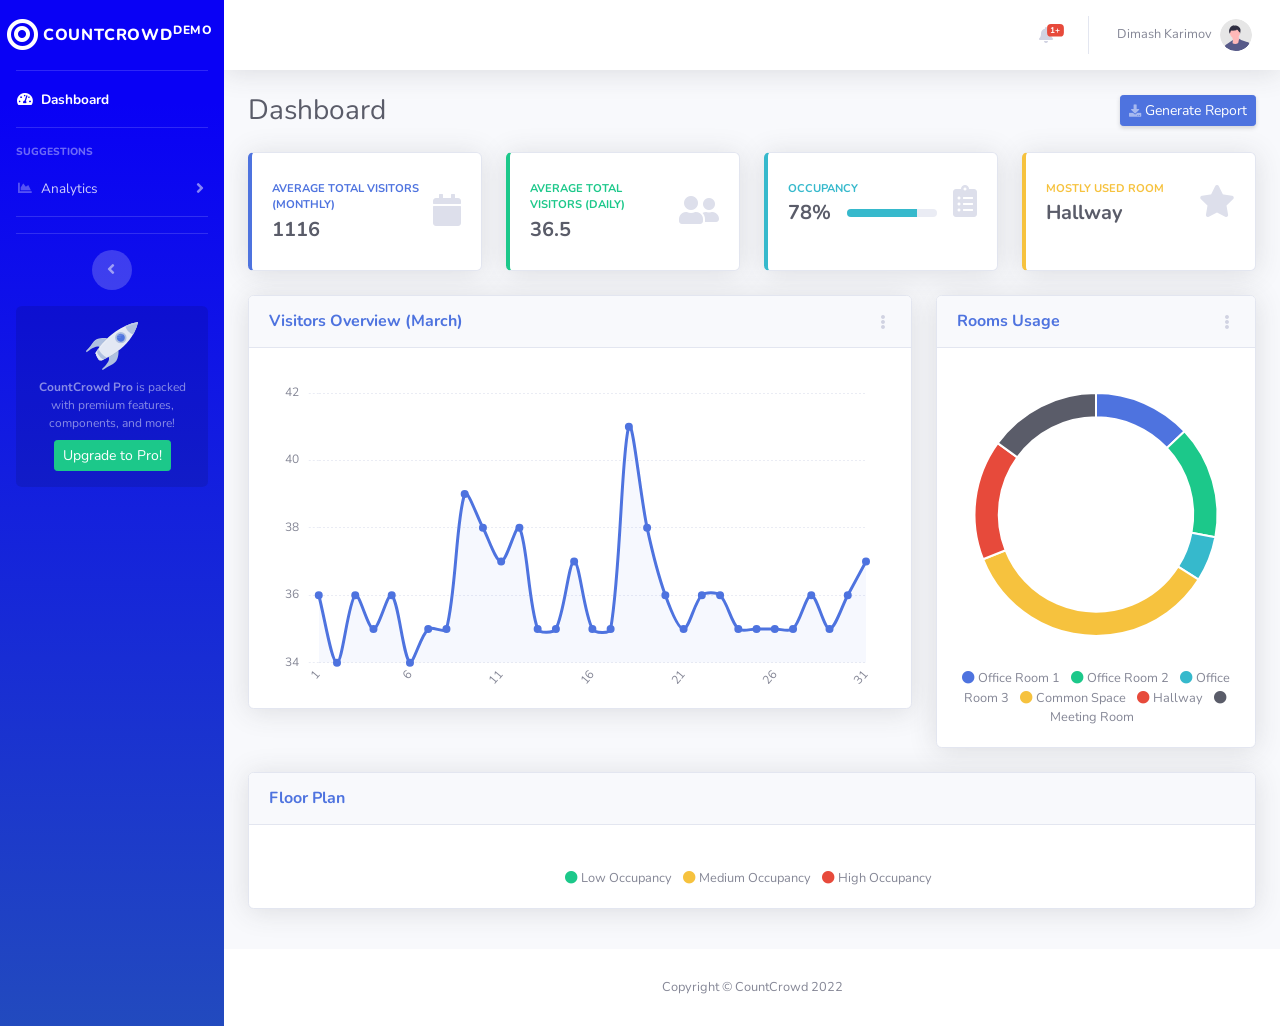
==== index.html @ 82e8fcee "v1" ====
<!DOCTYPE html>
<html lang="en">

<head>

    <meta charset="utf-8">
    <meta http-equiv="X-UA-Compatible" content="IE=edge">
    <meta name="viewport" content="width=device-width, initial-scale=1, shrink-to-fit=no">
    <meta name="description" content="">
    <meta name="author" content="">

    <title>CountCrowd - Dashboard</title>

    <!-- Custom fonts for this template-->
    <link href="vendor/fontawesome-free/css/all.min.css" rel="stylesheet" type="text/css">
    <link
        href="https://fonts.googleapis.com/css?family=Nunito:200,200i,300,300i,400,400i,600,600i,700,700i,800,800i,900,900i"
        rel="stylesheet">

    <!-- Custom styles for this template-->
    <link href="css/sb-admin-2.min.css" rel="stylesheet">

    <script src="https://code.archilogic.com/fpe-sdk/v3.1.x/fpe.js"></script>

</head>

<body id="page-top">

    <!-- Page Wrapper -->
    <div id="wrapper">

        <!-- Sidebar -->
        <ul class="navbar-nav bg-gradient-primary sidebar sidebar-dark accordion" id="accordionSidebar">

            <!-- Sidebar - Brand -->
            <a class="sidebar-brand d-flex align-items-center justify-content-center" href="index.html">
                <div class="sidebar-brand-icon">
                    <i class="fas fa-bullseye"></i>
                    <!-- <i class="fas fa-laugh-wink"></i> -->
                </div>
                <div class="sidebar-brand-text mx-1">CountCrowd<sup>Demo</sup></div>
            </a>

            <!-- Divider -->
            <hr class="sidebar-divider my-0">

            <!-- Nav Item - Dashboard -->
            <li class="nav-item active">
                <a class="nav-link" href="index.html">
                    <i class="fas fa-fw fa-tachometer-alt"></i>
                    <span>Dashboard</span></a>
            </li>

            <!-- Divider -->
            <hr class="sidebar-divider">

            <!-- Heading -->
            <div class="sidebar-heading">
                Suggestions
            </div>

            <!-- Nav Item - Pages Collapse Menu -->
            <li class="nav-item">
                <a class="nav-link collapsed" href="#" data-toggle="collapse" data-target="#collapseTwo"
                    aria-expanded="true" aria-controls="collapseTwo">
                    <i class="fas fa-fw fa-chart-area"></i>
                    <span>Analytics</span>
                </a>
                <div id="collapseTwo" class="collapse" aria-labelledby="headingTwo" data-parent="#accordionSidebar">
                    <div class="bg-white py-2 collapse-inner rounded">
                        <!-- <h6 class="collapse-header">Custom Components:</h6> -->
                        <a class="collapse-item" href="buttons.html">Rooms analytics</a>
                        <a class="collapse-item" href="cards.html">Crowd Flow</a>
                    </div>
                </div>
            </li>

            <!-- Divider -->
            <hr class="sidebar-divider">

            <!-- Heading -->
            <!-- <div class="sidebar-heading">
                Settings
            </div> -->

            <!-- Nav Item - Tables -->
            <!-- <li class="nav-item">
                <a class="nav-link" href="tables.html">
                    <i class="fas fa-fw fa-cog"></i>
                    <span>Settings</span></a>
            </li> -->

            <!-- Divider -->
            <hr class="sidebar-divider d-none d-md-block">

            <!-- Sidebar Toggler (Sidebar) -->
            <div class="text-center d-none d-md-inline">
                <button class="rounded-circle border-0" id="sidebarToggle"></button>
            </div>

            <!-- Sidebar Message -->
            <div class="sidebar-card d-none d-lg-flex">
                <img class="sidebar-card-illustration mb-2" src="img/undraw_rocket.svg" alt="...">
                <p class="text-center mb-2"><strong>CountCrowd Pro</strong> is packed with premium features, components, and more!</p>
                <a class="btn btn-success btn-sm" href="#">Upgrade to Pro!</a>
            </div>

        </ul>
        <!-- End of Sidebar -->

        <!-- Content Wrapper -->
        <div id="content-wrapper" class="d-flex flex-column">

            <!-- Main Content -->
            <div id="content">

                <!-- Topbar -->
                <nav class="navbar navbar-expand navbar-light bg-white topbar mb-4 static-top shadow">

                    <!-- Sidebar Toggle (Topbar) -->
                    <button id="sidebarToggleTop" class="btn btn-link d-md-none rounded-circle mr-3">
                        <i class="fa fa-bars"></i>
                    </button>

                    <!-- Topbar Navbar -->
                    <ul class="navbar-nav ml-auto">

                        <!-- Nav Item - Alerts -->
                        <li class="nav-item dropdown no-arrow mx-1">
                            <a class="nav-link dropdown-toggle" href="#" id="alertsDropdown" role="button"
                                data-toggle="dropdown" aria-haspopup="true" aria-expanded="false">
                                <i class="fas fa-bell fa-fw"></i>
                                <!-- Counter - Alerts -->
                                <span class="badge badge-danger badge-counter">1+</span>
                            </a>
                            <!-- Dropdown - Alerts -->
                            <div class="dropdown-list dropdown-menu dropdown-menu-right shadow animated--grow-in"
                                aria-labelledby="alertsDropdown">
                                <h6 class="dropdown-header">
                                    Alerts Center
                                </h6>
                                <a class="dropdown-item d-flex align-items-center" href="#">
                                    <div class="mr-3">
                                        <div class="icon-circle bg-primary">
                                            <i class="fas fa-file-alt text-white"></i>
                                        </div>
                                    </div>
                                    <div>
                                        <div class="small text-gray-500">April 1, 2022</div>
                                        <span class="font-weight-bold">A new monthly report is ready to download!</span>
                                    </div>
                                </a>
                                <a class="dropdown-item d-flex align-items-center" href="#">
                                    <div class="mr-3">
                                        <div class="icon-circle bg-success">
                                            <i class="fas fa-donate text-white"></i>
                                        </div>
                                    </div>
                                    <div>
                                        <div class="small text-gray-500">March 24, 2022</div>
                                        New insights about your space usage sent to your email
                                    </div>
                                </a>
                                <a class="dropdown-item text-center small text-gray-500" href="#">Show All Alerts</a>
                            </div>
                        </li>

                        <div class="topbar-divider d-none d-sm-block"></div>

                        <!-- Nav Item - User Information -->
                        <li class="nav-item dropdown no-arrow">
                            <a class="nav-link dropdown-toggle" href="#" id="userDropdown" role="button"
                                data-toggle="dropdown" aria-haspopup="true" aria-expanded="false">
                                <span class="mr-2 d-none d-lg-inline text-gray-600 small">Dimash Karimov</span>
                                <img class="img-profile rounded-circle"
                                    src="img/undraw_profile.svg">
                            </a>
                            <!-- Dropdown - User Information -->
                            <div class="dropdown-menu dropdown-menu-right shadow animated--grow-in"
                                aria-labelledby="userDropdown">
                                <a class="dropdown-item" href="#">
                                    <i class="fas fa-user fa-sm fa-fw mr-2 text-gray-400"></i>
                                    Profile
                                </a>
                                <a class="dropdown-item" href="#">
                                    <i class="fas fa-cogs fa-sm fa-fw mr-2 text-gray-400"></i>
                                    Settings
                                </a>
                                <a class="dropdown-item" href="#">
                                    <i class="fas fa-list fa-sm fa-fw mr-2 text-gray-400"></i>
                                    Activity Log
                                </a>
                                <div class="dropdown-divider"></div>
                                <a class="dropdown-item" href="#" data-toggle="modal" data-target="#logoutModal">
                                    <i class="fas fa-sign-out-alt fa-sm fa-fw mr-2 text-gray-400"></i>
                                    Logout
                                </a>
                            </div>
                        </li>

                    </ul>

                </nav>
                <!-- End of Topbar -->

                <!-- Begin Page Content -->
                <div class="container-fluid">

                    <!-- Page Heading -->
                    <div class="d-sm-flex align-items-center justify-content-between mb-4">
                        <h1 class="h3 mb-0 text-gray-800">Dashboard</h1>
                        <a href="#" onclick="window.print()" class="d-none d-sm-inline-block btn btn-sm btn-primary shadow-sm"><i
                                class="fas fa-download fa-sm text-white-50"></i> Generate Report</a>
                    </div>

                    <!-- Content Row -->
                    <div class="row">

                        <!-- Earnings (Monthly) Card Example -->
                        <div class="col-xl-3 col-md-6 mb-4">
                            <div class="card border-left-primary shadow h-100 py-2">
                                <div class="card-body">
                                    <div class="row no-gutters align-items-center">
                                        <div class="col mr-2">
                                            <div class="text-xs font-weight-bold text-primary text-uppercase mb-1">
                                                Average total visitors (Monthly)</div>
                                            <div class="h5 mb-0 font-weight-bold text-gray-800">1116</div>
                                        </div>
                                        <div class="col-auto">
                                            <i class="fas fa-calendar fa-2x text-gray-300"></i>
                                        </div>
                                    </div>
                                </div>
                            </div>
                        </div>

                        <!-- Earnings (Monthly) Card Example -->
                        <div class="col-xl-3 col-md-6 mb-4">
                            <div class="card border-left-success shadow h-100 py-2">
                                <div class="card-body">
                                    <div class="row no-gutters align-items-center">
                                        <div class="col mr-2">
                                            <div class="text-xs font-weight-bold text-success text-uppercase mb-1">
                                                Average total visitors (Daily)</div>
                                            <div class="h5 mb-0 font-weight-bold text-gray-800">36.5</div>
                                        </div>
                                        <div class="col-auto">
                                            <!-- <i class="fas fa-dollar-sign fa-2x text-gray-300"></i> -->
                                            <i class="fas fa-user-friends fa-2x text-gray-300"></i>
                                        </div>
                                    </div>
                                </div>
                            </div>
                        </div>

                        <!-- Earnings (Monthly) Card Example -->
                        <div class="col-xl-3 col-md-6 mb-4">
                            <div class="card border-left-info shadow h-100 py-2">
                                <div class="card-body">
                                    <div class="row no-gutters align-items-center">
                                        <div class="col mr-2">
                                            <div class="text-xs font-weight-bold text-info text-uppercase mb-1">Occupancy</div>
                                            <div class="row no-gutters align-items-center">
                                                <div class="col-auto">
                                                    <div class="h5 mb-0 mr-3 font-weight-bold text-gray-800">78%</div>
                                                </div>
                                                <div class="col">
                                                    <div class="progress progress-sm mr-2">
                                                        <div class="progress-bar bg-info" role="progressbar"
                                                            style="width: 78%" aria-valuenow="50" aria-valuemin="0"
                                                            aria-valuemax="100">
                                                        </div>
                                                    </div>
                                                </div>
                                            </div>
                                        </div>
                                        <div class="col-auto">
                                            <i class="fas fa-clipboard-list fa-2x text-gray-300"></i>
                                        </div>
                                    </div>
                                </div>
                            </div>
                        </div>

                        <!-- Pending Requests Card Example -->
                        <div class="col-xl-3 col-md-6 mb-4">
                            <div class="card border-left-warning shadow h-100 py-2">
                                <div class="card-body">
                                    <div class="row no-gutters align-items-center">
                                        <div class="col mr-2">
                                            <div class="text-xs font-weight-bold text-warning text-uppercase mb-1">
                                                Mostly Used Room</div>
                                            <div class="h5 mb-0 font-weight-bold text-gray-800">Hallway</div>
                                        </div>
                                        <div class="col-auto">
                                            <!-- <i class="fas fa-comments fa-2x text-gray-300"></i> -->
                                            <i class="fas fa-star fa-2x text-gray-300"></i>
                                        </div>
                                    </div>
                                </div>
                            </div>
                        </div>
                    </div>

                    <!-- Content Row -->

                    <div class="row">

                        <!-- Area Chart -->
                        <div class="col-xl-8 col-lg-7">
                            <div class="card shadow mb-4">
                                <!-- Card Header - Dropdown -->
                                <div
                                    class="card-header py-3 d-flex flex-row align-items-center justify-content-between">
                                    <h6 class="m-0 font-weight-bold text-primary">Visitors Overview (March)</h6>
                                    <div class="dropdown no-arrow">
                                        <a class="dropdown-toggle" href="#" role="button" id="dropdownMenuLink"
                                            data-toggle="dropdown" aria-haspopup="true" aria-expanded="false">
                                            <i class="fas fa-ellipsis-v fa-sm fa-fw text-gray-400"></i>
                                        </a>
                                        <div class="dropdown-menu dropdown-menu-right shadow animated--fade-in"
                                            aria-labelledby="dropdownMenuLink">
                                            <div class="dropdown-header">See other months:</div>
                                            <a class="dropdown-item" href="#">Previous</a>
                                            <a class="dropdown-item text-secondary" href="#">Next</a>
                                            <div class="dropdown-divider"></div>
                                            <a class="dropdown-item text-secondary" href="#">Yearly Data</a>
                                        </div>
                                    </div>
                                </div>
                                <!-- Card Body -->
                                <div class="card-body">
                                    <div class="chart-area">
                                        <canvas id="myAreaChart"></canvas>
                                    </div>
                                </div>
                            </div>
                        </div>

                        <!-- Pie Chart -->
                        <div class="col-xl-4 col-lg-5">
                            <div class="card shadow mb-4">
                                <!-- Card Header - Dropdown -->
                                <div
                                    class="card-header py-3 d-flex flex-row align-items-center justify-content-between">
                                    <h6 class="m-0 font-weight-bold text-primary">Rooms Usage</h6>
                                    <div class="dropdown no-arrow">
                                        <a class="dropdown-toggle" href="#" role="button" id="dropdownMenuLink"
                                            data-toggle="dropdown" aria-haspopup="true" aria-expanded="false">
                                            <i class="fas fa-ellipsis-v fa-sm fa-fw text-gray-400"></i>
                                        </a>
                                        <div class="dropdown-menu dropdown-menu-right shadow animated--fade-in"
                                            aria-labelledby="dropdownMenuLink">
                                            <div class="dropdown-header">See other months:</div>
                                            <a class="dropdown-item" href="#">Previous</a>
                                            <a class="dropdown-item text-secondary" href="#">Next</a>
                                            <div class="dropdown-divider"></div>
                                            <a class="dropdown-item text-secondary" href="#">Yearly Data</a>
                                        </div>
                                    </div>
                                </div>
                                <!-- Card Body -->
                                <div class="card-body">
                                    <div class="chart-pie pt-4 pb-2">
                                        <canvas id="myPieChart"></canvas>
                                    </div>
                                    <div class="mt-4 text-center small">
                                        <span class="mr-2">
                                            <i class="fas fa-circle text-primary"></i> Office Room 1
                                        </span>
                                        <span class="mr-2">
                                            <i class="fas fa-circle text-success"></i> Office Room 2
                                        </span>
                                        <span class="mr-2">
                                            <i class="fas fa-circle text-info"></i> Office Room 3
                                        </span>
                                        <span class="mr-2">
                                            <i class="fas fa-circle text-warning"></i> Common Space
                                        </span>
                                        <span class="mr-2">
                                            <i class="fas fa-circle text-danger"></i> Hallway
                                        </span>
                                        <span class="mr-2">
                                            <i class="fas fa-circle text-dark"></i> Meeting Room
                                        </span>
                                    </div>
                                </div>
                            </div>
                        </div>
                    </div>

                    <!-- Content Row -->
                    <div class="row">

                        <!-- Content Column -->
                        <div class="col-lg-12 mb-3">

                            <!-- Illustrations -->
                            <div class="card shadow mb-4">
                                <div class="card-header py-3">
                                    <h6 class="m-0 font-weight-bold text-primary">Floor Plan</h6>
                                </div>
                                <div class="card-body">
                                    <div class="text-center">
                                       <!-- FLOOR PLAN HERE -->    
                                       <div id="hello-plan"></div>                                   
                                    <div class="mt-4 text-center small">
                                        <span class="mr-2">
                                            <i class="fas fa-circle text-success"></i> Low Occupancy
                                        </span>
                                        <span class="mr-2">
                                            <i class="fas fa-circle text-warning"></i> Medium Occupancy
                                        </span>
                                        <span class="mr-2">
                                            <i class="fas fa-circle text-danger"></i> High Occupancy
                                        </span>
                                    </div>
                                </div>
                            </div>
                        </div>
                    </div>

                </div>
                <!-- /.container-fluid -->

            </div>
            <!-- End of Main Content -->

            <!-- Footer -->
            <footer class="sticky-footer bg-white">
                <div class="container my-auto">
                    <div class="copyright text-center my-auto">
                        <span>Copyright &copy; CountCrowd 2022</span>
                    </div>
                </div>
            </footer>
            <!-- End of Footer -->

        </div>
        <!-- End of Content Wrapper -->

    </div>
    <!-- End of Page Wrapper -->

    <!-- Scroll to Top Button-->
    <a class="scroll-to-top rounded" href="#page-top">
        <i class="fas fa-angle-up"></i>
    </a>

    <!-- Logout Modal-->
    <div class="modal fade" id="logoutModal" tabindex="-1" role="dialog" aria-labelledby="exampleModalLabel"
        aria-hidden="true">
        <div class="modal-dialog" role="document">
            <div class="modal-content">
                <div class="modal-header">
                    <h5 class="modal-title" id="exampleModalLabel">Ready to Leave?</h5>
                    <button class="close" type="button" data-dismiss="modal" aria-label="Close">
                        <span aria-hidden="true">×</span>
                    </button>
                </div>
                <div class="modal-body">Select "Logout" below if you are ready to end your current session.</div>
                <div class="modal-footer">
                    <button class="btn btn-secondary" type="button" data-dismiss="modal">Cancel</button>
                    <a class="btn btn-primary" href="login.html">Logout</a>
                </div>
            </div>
        </div>
    </div>

    <!-- Bootstrap core JavaScript-->
    <script src="vendor/jquery/jquery.min.js"></script>
    <script src="vendor/bootstrap/js/bootstrap.bundle.min.js"></script>

    <!-- Core plugin JavaScript-->
    <script src="vendor/jquery-easing/jquery.easing.min.js"></script>

    <!-- Custom scripts for all pages-->
    <script src="js/sb-admin-2.js"></script>

    <!-- Page level plugins -->
    <script src="vendor/chart.js/Chart.min.js"></script>

    <!-- Page level custom scripts -->
    <script src="js/demo/chart-area-demo.js"></script>
    <script src="js/demo/chart-pie-demo.js"></script>

</body>

</html>
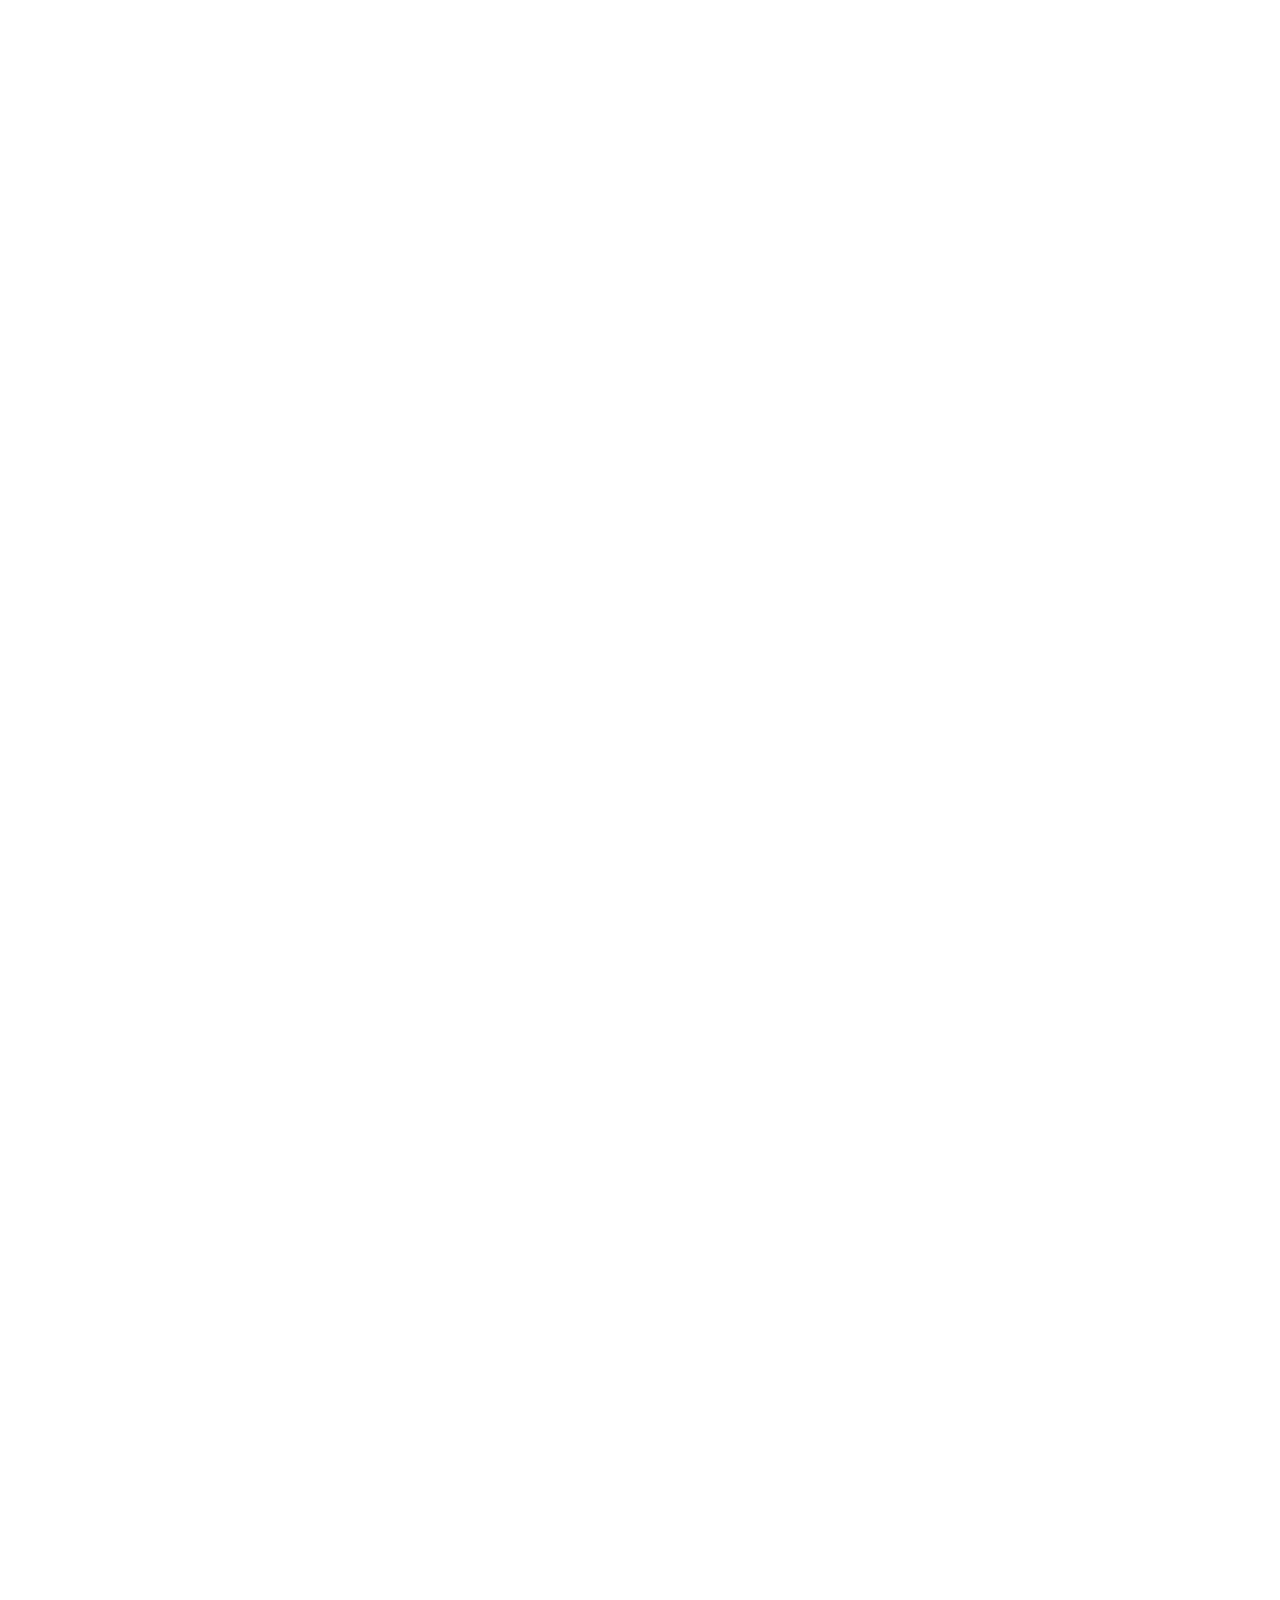
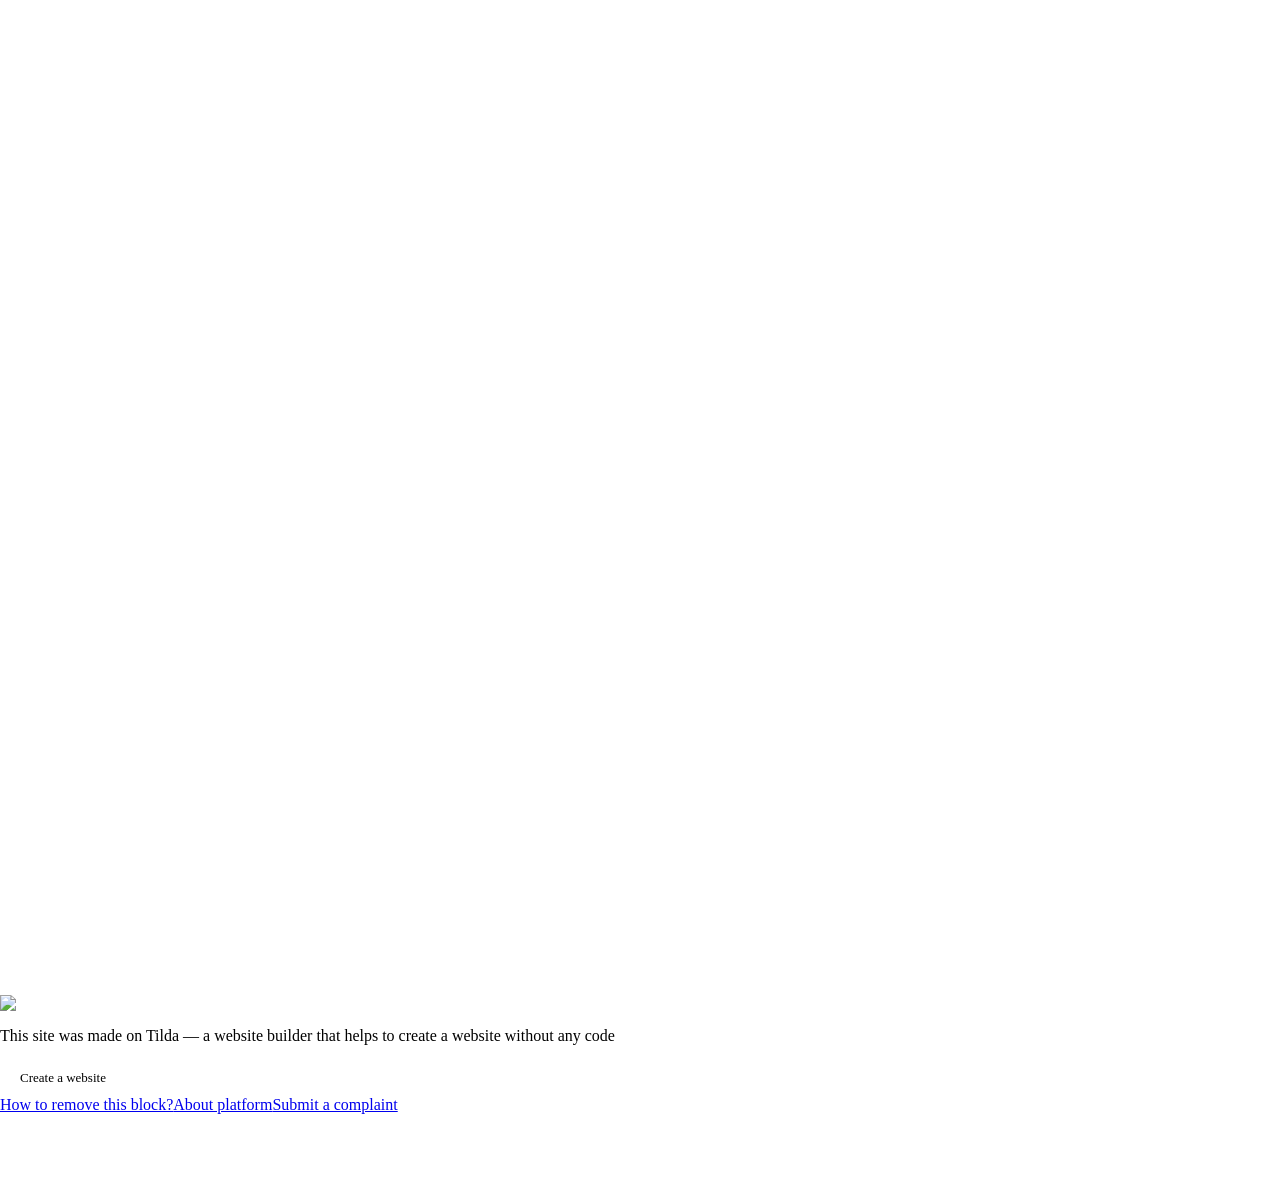
==== commit 1e61c2b3: "update with landing" ====
--- a/index.html
+++ b/index.html
@@ -1,489 +1,1246 @@
 <!DOCTYPE html>
-<html lang="en">
+<html>
 
 <head>
-
-    <meta charset="utf-8">
-    <meta http-equiv="X-UA-Compatible" content="IE=edge">
-    <meta name="viewport" content="width=device-width, initial-scale=1, shrink-to-fit=no">
-    <meta name="description" content="">
-    <meta name="author" content="">
-
-    <title>CountCrowd - Dashboard</title>
-
-    <!-- Custom fonts for this template-->
-    <link href="vendor/fontawesome-free/css/all.min.css" rel="stylesheet" type="text/css">
-    <link
-        href="https://fonts.googleapis.com/css?family=Nunito:200,200i,300,300i,400,400i,600,600i,700,700i,800,800i,900,900i"
-        rel="stylesheet">
-
-    <!-- Custom styles for this template-->
-    <link href="css/sb-admin-2.min.css" rel="stylesheet">
-
-    <script src="https://code.archilogic.com/fpe-sdk/v3.1.x/fpe.js"></script>
-
+    <meta charset="utf-8" />
+    <meta http-equiv="Content-Type" content="text/html; charset=utf-8" />
+    <meta name="viewport" content="width=device-width, initial-scale=1.0" />
+    <!--metatextblock-->
+    <title>CountCrowd</title>
+    <meta name="description" content="is a people-counting software for the public areas of commercial properties" />
+    <meta property="og:url" content="http://countcrowd.tilda.ws" />
+    <meta property="og:title" content="CountCrowd" />
+    <meta property="og:description" content="is a people-counting software for the public areas of commercial properties" />
+    <meta property="og:type" content="website" />
+    <meta property="og:image" content="https://static.tildacdn.info/tild6466-6266-4335-b036-666163353231/CountCrowd_copy.png" />
+    <link rel="canonical" href="index.html">
+    <!--/metatextblock-->
+    <meta property="fb:app_id" content="257953674358265" />
+    <meta name="format-detection" content="telephone=no" />
+    <meta http-equiv="x-dns-prefetch-control" content="on">
+    <link rel="dns-prefetch" href="https://ws.tildacdn.com">
+    <link rel="dns-prefetch" href="https://static.tildacdn.info">
+    <meta name="robots" content="nofollow" />
+    <link rel="shortcut icon" href="https://static.tildacdn.info/img/tildafavicon.ico" type="image/x-icon" /><!-- Assets -->
+    <link rel="stylesheet" href="https://static.tildacdn.info/css/tilda-grid-3.0.min.css" type="text/css" media="all" />
+    <link rel="stylesheet" href="http://countcrowd.tilda.ws/tilda-blocks-2.14.css?t=1635822568" type="text/css" media="all" />
+    <link rel="preconnect" href="https://fonts.gstatic.com">
+    <link href="https://fonts.googleapis.com/css2?family=Roboto:wght@300;400;500;700&amp;subset=latin,cyrillic" rel="stylesheet">
+    <link rel="stylesheet" href="https://static.tildacdn.info/css/tilda-animation-1.0.min.css" type="text/css" media="all" />
+    <link rel="stylesheet" href="https://static.tildacdn.info/css/tilda-menusub-1.0.min.css" type="text/css" media="print" onload="this.media='all';" /><noscript>
+        <link rel="stylesheet" href="https://static.tildacdn.info/css/tilda-menusub-1.0.min.css" type="text/css" media="all" />
+    </noscript>
+    <link rel="stylesheet" href="https://static.tildacdn.info/css/tilda-slds-1.4.min.css" type="text/css" media="print" onload="this.media='all';" /><noscript>
+        <link rel="stylesheet" href="https://static.tildacdn.info/css/tilda-slds-1.4.min.css" type="text/css" media="all" />
+    </noscript>
+    <link rel="stylesheet" href="https://static.tildacdn.info/css/tilda-zoom-2.0.min.css" type="text/css" media="print" onload="this.media='all';" /><noscript>
+        <link rel="stylesheet" href="https://static.tildacdn.info/css/tilda-zoom-2.0.min.css" type="text/css" media="all" />
+    </noscript>
+    <link rel="stylesheet" href="https://static.tildacdn.info/css/tilda-cover-1.0.min.css" type="text/css" media="all" />
+    <link rel="stylesheet" href="https://static.tildacdn.info/css/tilda-forms-1.0.min.css" type="text/css" media="all" />
+    <script src="https://static.tildacdn.info/js/jquery-1.10.2.min.js"></script>
+    <script src="https://static.tildacdn.info/js/tilda-scripts-3.0.min.js"></script>
+    <script src="http://countcrowd.tilda.ws/tilda-blocks-2.7.js?t=1635822568"></script>
+    <script src="https://static.tildacdn.info/js/lazyload-1.3.min.js" charset="utf-8" async></script>
+    <script src="https://static.tildacdn.info/js/tilda-animation-1.0.min.js" charset="utf-8" async></script>
+    <script src="https://static.tildacdn.info/js/tilda-cover-1.0.min.js" charset="utf-8" async></script>
+    <script src="https://static.tildacdn.info/js/tilda-events-1.0.min.js" charset="utf-8" async></script>
+    <script src="https://static.tildacdn.info/js/tilda-menusub-1.0.min.js" charset="utf-8" async></script>
+    <script src="https://static.tildacdn.info/js/tilda-slds-1.4.min.js" charset="utf-8" async></script>
+    <script src="https://static.tildacdn.info/js/hammer.min.js" charset="utf-8" async></script>
+    <script src="https://static.tildacdn.info/js/tilda-zoom-2.0.min.js" charset="utf-8" async></script>
+    <script src="https://static.tildacdn.info/js/tilda-forms-1.0.min.js" charset="utf-8" async></script>
+    <script type="text/javascript">
+        window.dataLayer = window.dataLayer || [];
+    </script>
+    <script type="text/javascript">
+        if ((/bot|google|yandex|baidu|bing|msn|duckduckbot|teoma|slurp|crawler|spider|robot|crawling|facebook/i.test(navigator.userAgent)) === false && typeof(sessionStorage) != 'undefined' && sessionStorage.getItem('visited') !== 'y') {
+            var style = document.createElement('style');
+            style.type = 'text/css';
+            style.innerHTML = '@media screen and (min-width: 980px) {.t-records {opacity: 0;}.t-records_animated {-webkit-transition: opacity ease-in-out .2s;-moz-transition: opacity ease-in-out .2s;-o-transition: opacity ease-in-out .2s;transition: opacity ease-in-out .2s;}.t-records.t-records_visible {opacity: 1;}}';
+            document.getElementsByTagName('head')[0].appendChild(style);
+            $(document).ready(function() {
+                $('.t-records').addClass('t-records_animated');
+                setTimeout(function() {
+                    $('.t-records').addClass('t-records_visible');
+                    sessionStorage.setItem('visited', 'y');
+                }, 400);
+            });
+        }
+    </script>
 </head>
 
-<body id="page-top">
-
-    <!-- Page Wrapper -->
-    <div id="wrapper">
-
-        <!-- Sidebar -->
-        <ul class="navbar-nav bg-gradient-primary sidebar sidebar-dark accordion" id="accordionSidebar">
-
-            <!-- Sidebar - Brand -->
-            <a class="sidebar-brand d-flex align-items-center justify-content-center" href="index.html">
-                <div class="sidebar-brand-icon">
-                    <i class="fas fa-bullseye"></i>
-                    <!-- <i class="fas fa-laugh-wink"></i> -->
-                </div>
-                <div class="sidebar-brand-text mx-1">CountCrowd<sup>Demo</sup></div>
-            </a>
-
-            <!-- Divider -->
-            <hr class="sidebar-divider my-0">
-
-            <!-- Nav Item - Dashboard -->
-            <li class="nav-item active">
-                <a class="nav-link" href="index.html">
-                    <i class="fas fa-fw fa-tachometer-alt"></i>
-                    <span>Dashboard</span></a>
-            </li>
-
-            <!-- Divider -->
-            <hr class="sidebar-divider">
-
-            <!-- Heading -->
-            <div class="sidebar-heading">
-                Suggestions
-            </div>
-
-            <!-- Nav Item - Pages Collapse Menu -->
-            <li class="nav-item">
-                <a class="nav-link collapsed" href="#" data-toggle="collapse" data-target="#collapseTwo"
-                    aria-expanded="true" aria-controls="collapseTwo">
-                    <i class="fas fa-fw fa-chart-area"></i>
-                    <span>Analytics</span>
-                </a>
-                <div id="collapseTwo" class="collapse" aria-labelledby="headingTwo" data-parent="#accordionSidebar">
-                    <div class="bg-white py-2 collapse-inner rounded">
-                        <!-- <h6 class="collapse-header">Custom Components:</h6> -->
-                        <a class="collapse-item" href="buttons.html">Rooms analytics</a>
-                        <a class="collapse-item" href="cards.html">Crowd Flow</a>
-                    </div>
-                </div>
-            </li>
-
-            <!-- Divider -->
-            <hr class="sidebar-divider">
-
-            <!-- Heading -->
-            <!-- <div class="sidebar-heading">
-                Settings
-            </div> -->
-
-            <!-- Nav Item - Tables -->
-            <!-- <li class="nav-item">
-                <a class="nav-link" href="tables.html">
-                    <i class="fas fa-fw fa-cog"></i>
-                    <span>Settings</span></a>
-            </li> -->
-
-            <!-- Divider -->
-            <hr class="sidebar-divider d-none d-md-block">
-
-            <!-- Sidebar Toggler (Sidebar) -->
-            <div class="text-center d-none d-md-inline">
-                <button class="rounded-circle border-0" id="sidebarToggle"></button>
-            </div>
-
-            <!-- Sidebar Message -->
-            <div class="sidebar-card d-none d-lg-flex">
-                <img class="sidebar-card-illustration mb-2" src="img/undraw_rocket.svg" alt="...">
-                <p class="text-center mb-2"><strong>CountCrowd Pro</strong> is packed with premium features, components, and more!</p>
-                <a class="btn btn-success btn-sm" href="#">Upgrade to Pro!</a>
-            </div>
-
-        </ul>
-        <!-- End of Sidebar -->
-
-        <!-- Content Wrapper -->
-        <div id="content-wrapper" class="d-flex flex-column">
-
-            <!-- Main Content -->
-            <div id="content">
-
-                <!-- Topbar -->
-                <nav class="navbar navbar-expand navbar-light bg-white topbar mb-4 static-top shadow">
-
-                    <!-- Sidebar Toggle (Topbar) -->
-                    <button id="sidebarToggleTop" class="btn btn-link d-md-none rounded-circle mr-3">
-                        <i class="fa fa-bars"></i>
-                    </button>
-
-                    <!-- Topbar Navbar -->
-                    <ul class="navbar-nav ml-auto">
-
-                        <!-- Nav Item - Alerts -->
-                        <li class="nav-item dropdown no-arrow mx-1">
-                            <a class="nav-link dropdown-toggle" href="#" id="alertsDropdown" role="button"
-                                data-toggle="dropdown" aria-haspopup="true" aria-expanded="false">
-                                <i class="fas fa-bell fa-fw"></i>
-                                <!-- Counter - Alerts -->
-                                <span class="badge badge-danger badge-counter">1+</span>
-                            </a>
-                            <!-- Dropdown - Alerts -->
-                            <div class="dropdown-list dropdown-menu dropdown-menu-right shadow animated--grow-in"
-                                aria-labelledby="alertsDropdown">
-                                <h6 class="dropdown-header">
-                                    Alerts Center
-                                </h6>
-                                <a class="dropdown-item d-flex align-items-center" href="#">
-                                    <div class="mr-3">
-                                        <div class="icon-circle bg-primary">
-                                            <i class="fas fa-file-alt text-white"></i>
+<body class="t-body" style="margin:0;">
+    <!--allrecords-->
+    <div id="allrecords" class="t-records" data-hook="blocks-collection-content-node" data-tilda-project-id="4127720" data-tilda-page-id="19665440" data-tilda-formskey="4eeccf2cff158982b4b98457622785a2" data-tilda-lazy="yes">
+        <div id="rec317495029" class="r t-rec" style=" " data-animationappear="off" data-record-type="446">
+            <!-- T446 -->
+            <div id="nav317495029marker"></div>
+            <div class="t446__mobile">
+                <div class="t446__mobile_container">
+                    <div class="t446__mobile_text t-name t-name_md" field="text">&nbsp;</div>
+                    <div class="t446__mobile_burger"> <span></span> <span></span> <span></span> <span></span> </div>
+                </div>
+            </div>
+            <div id="nav317495029" class="t446 t446__hidden t446__positionstatic " style="background-color: rgba(255,255,255,1); height:70px; box-shadow: 0px 1px 3px rgba(0,0,0,0.0);" data-bgcolor-hex="#ffffff" data-bgcolor-rgba="rgba(255,255,255,1)" data-navmarker="nav317495029marker" data-appearoffset="" data-bgopacity-two="" data-menushadow="0" data-bgopacity="1" data-menu-items-align="left" data-menu="yes">
+                <div class="t446__maincontainer " style="height:70px;">
+                    <div class="t446__logowrapper">
+                        <div class="t446__logowrapper2">
+                            <div> <a href="#rec317495029" style="color:#000000;font-weight:600;">
+                                    <div class="t446__logo t-title" field="title" style="color:#000000;font-weight:600;">CountCrowd</div>
+                                </a> </div>
+                        </div>
+                    </div>
+                    <div class="t446__leftwrapper" style=" text-align: left;">
+                        <div class="t446__leftmenuwrapper">
+                            <ul class="t446__list">
+                                <li class="t446__list_item" style="padding:0 15px 0 0;"><a class="t-menu__link-item" href="#howitworks" data-menu-submenu-hook="" style="color:#000000;font-weight:600;" data-menu-item-number="1">How it works</a> </li>
+                                <li class="t446__list_item" style="padding:0 15px;"><a class="t-menu__link-item" href="#rec317495036" data-menu-submenu-hook="" style="color:#000000;font-weight:600;" data-menu-item-number="2">Benefits</a> </li>
+                                <li class="t446__list_item" style="padding:0 0 0 15px;"><a class="t-menu__link-item" href="#rec317495039" data-menu-submenu-hook="" style="color:#000000;font-weight:600;" data-menu-item-number="3">Our clients</a> </li>
+                            </ul>
+                        </div>
+                    </div>
+                    <div class="t446__rightwrapper" style=" text-align: right;">
+                        <div class="t446__rightmenuwrapper">
+                            <ul class="t446__list"> </ul>
+                        </div>
+                        <div class="t446__additionalwrapper">
+                            <div class="t446__right_descr" style="color:#000000;font-size:16px;">info.countcrowd@gmail.com</div>
+                            <div class="t446__right_buttons">
+                                <div class="t446__right_buttons_wrap">
+                                    <div class="t446__right_buttons_but"><a href="register.html" target="" class="t-btn " style="color:#ffffff;background-color:#0900f4;border-radius:10px; -moz-border-radius:10px; -webkit-border-radius:10px;">
+                                            <table style="width:100%; height:100%;">
+                                                <tr>
+                                                    <td>Sign in</td>
+                                                </tr>
+                                            </table>
+                                        </a></div>
+                                </div>
+                            </div>
+                        </div>
+                    </div>
+                </div>
+            </div>
+            <style>
+                @media screen and (max-width: 980px) {
+                    @media screen and (max-width: 980px) {
+                        #rec317495029 .t446 {
+                            position: static;
+                        }
+                    }
+                }
+            </style>
+            <script>
+                $(document).ready(function() {
+                    t446_setLogoPadding('317495029');
+                });
+                var t446__doResize;
+                $(window).on('resize', function() {
+                    t446_checkOverflow('317495029', '70');
+                    clearTimeout(t446__doResize);
+                    t446__doResize = setTimeout(function() {
+                        t446_checkOverflow('317495029', '70');
+                    }, 200);
+                });
+                $(window).on('load', function() {
+                    t446_checkOverflow('317495029', '70');
+                });
+                $(document).ready(function() {
+                    t446_checkOverflow('317495029', '70');
+                });
+                $(document).ready(function() {
+                    t446_highlight();
+                });
+                $(window).on('resize', function() {
+                    t446_setBg('317495029');
+                });
+                $(document).ready(function() {
+                    t446_setBg('317495029');
+                });
+            </script>
+            <script>
+                $(document).ready(function() {
+                    t446_createMobileMenu('317495029');
+                });
+            </script>
+            <script type="text/javascript">
+                $(document).ready(function() {
+                    setTimeout(function() {
+                        t_onFuncLoad('t_menusub_init', function() {
+                            t_menusub_init('317495029');
+                        });
+                    }, 500);
+                });
+            </script>
+            <style>
+                @media screen and (max-width: 980px) {
+                    #rec317495029 .t-menusub__menu .t-menusub__link-item {
+                        color: #000000 !important;
+                    }
+
+                    #rec317495029 .t-menusub__menu .t-menusub__link-item.t-active {
+                        color: #000000 !important;
+                    }
+                }
+            </style>
+            <!--[if IE 8]><style>#rec317495029 .t446 { filter: progid:DXImageTransform.Microsoft.gradient(startColorStr='#D9ffffff', endColorstr='#D9ffffff');
+}</style><![endif]-->
+        </div>
+        <div id="rec317495030" class="r t-rec t-rec_pt_75 t-rec_pb_60" style="padding-top:75px;padding-bottom:60px; " data-record-type="30">
+            <!-- T015 -->
+            <div class="t015">
+                <div class="t-container t-align_center">
+                    <div class="t-col t-col_8 t-prefix_2">
+                        <div class="t015__title t-title t-title_lg" field="title" style="font-size:47px;line-height:1.1;">
+                            <p style="text-align: center;">Improve operations with our real-time analytics platform for counting people</p>
+                        </div>
+                        <div class="t015__descr t-descr t-descr_xl" field="descr" style="color:#7a7a7a;font-size:22px;">Identify crowd density in order to&nbsp;keep people safe, organize data and make efficient use of your available space</div>
+                    </div>
+                </div>
+            </div>
+        </div>
+        <div id="rec317495031" class="r t-rec t-rec_pb_0" style="padding-bottom:0px; " data-animationappear="off" data-record-type="396">
+            <!-- T396 -->
+            <style>
+                #rec317495031 .t396__artboard {
+                    height: 420px;
+                    background-color: #ffffff;
+                    overflow: visible;
+                }
+
+                #rec317495031 .t396__filter {
+                    height: 420px;
+                }
+
+                #rec317495031 .t396__carrier {
+                    height: 420px;
+                    background-position: center center;
+                    background-attachment: scroll;
+                    background-size: cover;
+                    background-repeat: no-repeat;
+                }
+
+                @media screen and (max-width: 1199px) {
+                    #rec317495031 .t396__artboard {
+                        height: 340px;
+                    }
+
+                    #rec317495031 .t396__filter {
+                        height: 340px;
+                    }
+
+                    #rec317495031 .t396__carrier {
+                        height: 340px;
+                        background-attachment: scroll;
+                    }
+                }
+
+                @media screen and (max-width: 959px) {
+                    #rec317495031 .t396__artboard {
+                        height: 290px;
+                    }
+
+                    #rec317495031 .t396__filter {
+                        height: 290px;
+                    }
+
+                    #rec317495031 .t396__carrier {
+                        height: 290px;
+                    }
+                }
+
+                @media screen and (max-width: 639px) {
+                    #rec317495031 .t396__artboard {
+                        height: 210px;
+                    }
+
+                    #rec317495031 .t396__filter {
+                        height: 210px;
+                    }
+
+                    #rec317495031 .t396__carrier {
+                        height: 210px;
+                    }
+                }
+
+                @media screen and (max-width: 479px) {
+                    #rec317495031 .t396__artboard {
+                        height: 140px;
+                    }
+
+                    #rec317495031 .t396__filter {
+                        height: 140px;
+                    }
+
+                    #rec317495031 .t396__carrier {
+                        height: 140px;
+                    }
+                }
+
+                #rec317495031 .tn-elem[data-elem-id="1611674971168"] {
+                    z-index: 1;
+                    top: calc(420px - 270px + 2px);
+                    left: calc(50% - 50px + 0px);
+                    width: 100%;
+                    height: 270px;
+                }
+
+                #rec317495031 .tn-elem[data-elem-id="1611674971168"] .tn-atom {
+                    background-color: #f2f7fa;
+                    background-position: center center;
+                    border-color: transparent;
+                    border-style: solid;
+                }
+
+                @media screen and (max-width: 1199px) {
+                    #rec317495031 .tn-elem[data-elem-id="1611674971168"] {
+                        height: 210px;
+                    }
+                }
+
+                @media screen and (max-width: 959px) {
+                    #rec317495031 .tn-elem[data-elem-id="1611674971168"] {
+                        top: calc(290px - 200px + 2px);
+                        left: calc(50% - 50px + 0px);
+                        width: 100%;
+                        height: 200px;
+                    }
+                }
+
+                @media screen and (max-width: 639px) {
+                    #rec317495031 .tn-elem[data-elem-id="1611674971168"] {
+                        height: 140px;
+                    }
+                }
+
+                @media screen and (max-width: 479px) {
+                    #rec317495031 .tn-elem[data-elem-id="1611674971168"] {
+                        height: 90px;
+                    }
+                }
+
+                #rec317495031 .tn-elem[data-elem-id="1612188006005"] {
+                    z-index: 3;
+                    top: 0px;
+                    left: calc(50% - 600px + 151px);
+                    width: 820px;
+                }
+
+                #rec317495031 .tn-elem[data-elem-id="1612188006005"] .tn-atom {
+                    background-position: center center;
+                    border-color: transparent;
+                    border-style: solid;
+                }
+
+                @media screen and (max-width: 1199px) {
+                    #rec317495031 .tn-elem[data-elem-id="1612188006005"] {
+                        top: 0px;
+                        left: calc(50% - 480px + 111px);
+                        width: 740px;
+                    }
+                }
+
+                @media screen and (max-width: 959px) {
+                    #rec317495031 .tn-elem[data-elem-id="1612188006005"] {
+                        top: 6px;
+                        left: calc(50% - 320px + 11px);
+                        width: 620px;
+                    }
+                }
+
+                @media screen and (max-width: 639px) {
+                    #rec317495031 .tn-elem[data-elem-id="1612188006005"] {
+                        top: 1px;
+                        left: calc(50% - 240px + 11px);
+                        width: 460px;
+                    }
+                }
+
+                @media screen and (max-width: 479px) {
+                    #rec317495031 .tn-elem[data-elem-id="1612188006005"] {
+                        top: 1px;
+                        left: calc(50% - 160px + 11px);
+                        width: 300px;
+                    }
+                }
+            </style>
+            <div class='t396'>
+                <div class="t396__artboard" data-artboard-recid="317495031" data-artboard-height="420" data-artboard-height-res-960="340" data-artboard-height-res-640="290" data-artboard-height-res-480="210" data-artboard-height-res-320="140" data-artboard-height_vh="" data-artboard-valign="center" data-artboard-upscale="" data-artboard-ovrflw="visible">
+                    <div class="t396__carrier" data-artboard-recid="317495031"></div>
+                    <div class="t396__filter" data-artboard-recid="317495031"></div>
+                    <div class='t396__elem tn-elem tn-elem__3174950311611674971168' data-elem-id='1611674971168' data-elem-type='shape' data-field-top-value="2" data-field-top-res-640-value="2" data-field-left-value="0" data-field-left-res-640-value="0" data-field-height-value="270" data-field-height-res-960-value="210" data-field-height-res-640-value="200" data-field-height-res-480-value="140" data-field-height-res-320-value="90" data-field-width-value="100" data-field-width-res-640-value="100" data-field-axisy-value="bottom" data-field-axisx-value="center" data-field-container-value="window" data-field-topunits-value="px" data-field-leftunits-value="px" data-field-heightunits-value="px" data-field-widthunits-value="%">
+                        <div class='tn-atom'> </div>
+                    </div>
+                    <div class='t396__elem tn-elem tn-elem__3174950311612188006005' data-elem-id='1612188006005' data-elem-type='image' data-field-top-value="0" data-field-top-res-960-value="0" data-field-top-res-640-value="6" data-field-top-res-480-value="1" data-field-top-res-320-value="1" data-field-left-value="151" data-field-left-res-960-value="111" data-field-left-res-640-value="11" data-field-left-res-480-value="11" data-field-left-res-320-value="11" data-field-width-value="820" data-field-width-res-960-value="740" data-field-width-res-640-value="620" data-field-width-res-480-value="460" data-field-width-res-320-value="300" data-field-axisy-value="top" data-field-axisx-value="left" data-field-container-value="grid" data-field-topunits-value="px" data-field-leftunits-value="px" data-field-heightunits-value="" data-field-widthunits-value="px" data-field-filewidth-value="1680" data-field-fileheight-value="859">
+                        <div class='tn-atom'> <img class='tn-atom__img t-img' data-original='https://static.tildacdn.info/tild3964-3863-4431-b462-383031323664/Screen_Shot_2021-05-.png' imgfield='tn_img_1612188006005'> </div>
+                    </div>
+                </div>
+            </div>
+            <script>
+                $(document).ready(function() {
+                    t396_init('317495031');
+                });
+            </script><!-- /T396 -->
+        </div>
+        <div id="rec317495032" class="r t-rec t-rec_pt_90 t-rec_pb_105" style="padding-top:90px;padding-bottom:105px;background-color:#f2f7fa; " data-record-type="474" data-bg-color="#f2f7fa">
+            <!-- T474 -->
+            <div class="t474">
+                <div class="t-container t-align_center">
+                    <div class="t-col t-col_8 t-prefix_2">
+                        <div class="t474__descr t-descr t-descr_xxxl t-margin_auto" field="descr" style="font-size:26px;">CountCrowd is a people-counting software for the public areas of commercial properties like hotels, airports, shopping malls, amusement parks, etc. which is connected to a digital platform displaying the live counts for guests and data analysis for the business owners.</div>
+                    </div>
+                </div>
+            </div>
+        </div>
+        <div id="rec317495033" class="r t-rec t-rec_pt_0 t-rec_pb_120" style="padding-top:0px;padding-bottom:120px;background-color:#f2f7fa; " data-record-type="493" data-bg-color="#f2f7fa">
+            <!-- t493 -->
+            <div class="t493">
+                <div class="t493__container t-container">
+                    <div class="t493__flex-wrapper">
+                        <div class="t493__box-img-mobile t-col">
+                            <div class="t493__tablewrapper">
+                                <div class="t493__cell t-cell"> <img class="t493__img t-margin_auto t-img" src="https://static.tildacdn.info/tild3066-3339-4134-b035-646532643461/-/empty/noroot.png" data-original="https://static.tildacdn.info/tild3066-3339-4134-b035-646532643461/noroot.png" imgfiled="img5"> </div>
+                            </div>
+                        </div>
+                        <div class="t493__box-text t-col t-col_flex t-valign_middle t-col_6 ">
+                            <div class="t493__tablewrapper">
+                                <div class="t493__cell t-cell">
+                                    <div class="t493__item t-item">
+                                        <div class="t-cell t-valign_top">
+                                            <div class="t493__bgimg t-bgimg" bgimgfield="img" data-original="https://static.tildacdn.info/lib/linea/defd692d-f4fa-3f9e-e354-868edb1b9fed/basic_lock.svg" style="width:65px; height:65px; background-image: url('https://static.tildacdn.info/lib/linea/defd692d-f4fa-3f9e-e354-868edb1b9fed/basic_lock.svg');"></div>
+                                        </div>
+                                        <div class="t493__textwrapper t-cell t-valign_top">
+                                            <div class="t493__heading t-heading t-heading_sm " style="font-size:22px;" field="title"> <strong>Private and accurate<span class="ql-cursor">﻿</span></strong></div>
+                                            <div class="t493__descr t-descr t-descr_xs " style="color:#7a7a7a;" field="descr"> Our algorithm is accurate because it is based on photo rendering and deep learning and does not use face recognition.</div>
                                         </div>
                                     </div>
-                                    <div>
-                                        <div class="small text-gray-500">April 1, 2022</div>
-                                        <span class="font-weight-bold">A new monthly report is ready to download!</span>
+                                    <div class="t493__item t493__item_padding-top t-item">
+                                        <div class="t-cell t-valign_top">
+                                            <div class="t493__bgimg t-bgimg" bgimgfield="img2" data-original="https://static.tildacdn.info/lib/linea/e6e238f7-b16e-b442-a926-bb7fe1a05486/arrows_square_check.svg" style="width:65px; height:65px; background-image: url('https://static.tildacdn.info/lib/linea/e6e238f7-b16e-b442-a926-bb7fe1a05486/arrows_square_check.svg');"></div>
+                                        </div>
+                                        <div class="t493__textwrapper t-cell t-valign_top">
+                                            <div class="t493__heading t-heading t-heading_sm " style="font-size:22px;" field="title2"> <strong>Accessible and easy</strong></div>
+                                            <div class="t493__descr t-descr t-descr_xs " style="color:#7a7a7a;" field="descr2"> We can use cameras that are already installed in the majority of properties.</div>
+                                        </div>
                                     </div>
-                                </a>
-                                <a class="dropdown-item d-flex align-items-center" href="#">
-                                    <div class="mr-3">
-                                        <div class="icon-circle bg-success">
-                                            <i class="fas fa-donate text-white"></i>
-                                        </div>
-                                    </div>
-                                    <div>
-                                        <div class="small text-gray-500">March 24, 2022</div>
-                                        New insights about your space usage sent to your email
-                                    </div>
-                                </a>
-                                <a class="dropdown-item text-center small text-gray-500" href="#">Show All Alerts</a>
-                            </div>
-                        </li>
-
-                        <div class="topbar-divider d-none d-sm-block"></div>
-
-                        <!-- Nav Item - User Information -->
-                        <li class="nav-item dropdown no-arrow">
-                            <a class="nav-link dropdown-toggle" href="#" id="userDropdown" role="button"
-                                data-toggle="dropdown" aria-haspopup="true" aria-expanded="false">
-                                <span class="mr-2 d-none d-lg-inline text-gray-600 small">Dimash Karimov</span>
-                                <img class="img-profile rounded-circle"
-                                    src="img/undraw_profile.svg">
-                            </a>
-                            <!-- Dropdown - User Information -->
-                            <div class="dropdown-menu dropdown-menu-right shadow animated--grow-in"
-                                aria-labelledby="userDropdown">
-                                <a class="dropdown-item" href="#">
-                                    <i class="fas fa-user fa-sm fa-fw mr-2 text-gray-400"></i>
-                                    Profile
-                                </a>
-                                <a class="dropdown-item" href="#">
-                                    <i class="fas fa-cogs fa-sm fa-fw mr-2 text-gray-400"></i>
-                                    Settings
-                                </a>
-                                <a class="dropdown-item" href="#">
-                                    <i class="fas fa-list fa-sm fa-fw mr-2 text-gray-400"></i>
-                                    Activity Log
-                                </a>
-                                <div class="dropdown-divider"></div>
-                                <a class="dropdown-item" href="#" data-toggle="modal" data-target="#logoutModal">
-                                    <i class="fas fa-sign-out-alt fa-sm fa-fw mr-2 text-gray-400"></i>
-                                    Logout
-                                </a>
-                            </div>
-                        </li>
-
-                    </ul>
-
-                </nav>
-                <!-- End of Topbar -->
-
-                <!-- Begin Page Content -->
-                <div class="container-fluid">
-
-                    <!-- Page Heading -->
-                    <div class="d-sm-flex align-items-center justify-content-between mb-4">
-                        <h1 class="h3 mb-0 text-gray-800">Dashboard</h1>
-                        <a href="#" onclick="window.print()" class="d-none d-sm-inline-block btn btn-sm btn-primary shadow-sm"><i
-                                class="fas fa-download fa-sm text-white-50"></i> Generate Report</a>
-                    </div>
-
-                    <!-- Content Row -->
-                    <div class="row">
-
-                        <!-- Earnings (Monthly) Card Example -->
-                        <div class="col-xl-3 col-md-6 mb-4">
-                            <div class="card border-left-primary shadow h-100 py-2">
-                                <div class="card-body">
-                                    <div class="row no-gutters align-items-center">
-                                        <div class="col mr-2">
-                                            <div class="text-xs font-weight-bold text-primary text-uppercase mb-1">
-                                                Average total visitors (Monthly)</div>
-                                            <div class="h5 mb-0 font-weight-bold text-gray-800">1116</div>
-                                        </div>
-                                        <div class="col-auto">
-                                            <i class="fas fa-calendar fa-2x text-gray-300"></i>
+                                    <div class="t493__item t493__item_padding-top t-item">
+                                        <div class="t-cell t-valign_top">
+                                            <div class="t493__bgimg t-bgimg" bgimgfield="img3" data-original="https://static.tildacdn.info/lib/linea/d776f303-91af-cc8b-2674-2c9b8d8151cc/ecommerce_graph3.svg" style="width:65px; height:65px; background-image: url('https://static.tildacdn.info/lib/linea/d776f303-91af-cc8b-2674-2c9b8d8151cc/ecommerce_graph3.svg');"></div>
+                                        </div>
+                                        <div class="t493__textwrapper t-cell t-valign_top">
+                                            <div class="t493__heading t-heading t-heading_sm " style="font-size:22px;" field="title3"> <strong>AI data analysis and deep learning algorithms</strong></div>
+                                            <div class="t493__descr t-descr t-descr_xs " style="color:#7a7a7a;" field="descr3"> Will be used instead of manual workers like data analytics which is more efficient and cheaper in a long term.</div>
                                         </div>
                                     </div>
                                 </div>
                             </div>
                         </div>
-
-                        <!-- Earnings (Monthly) Card Example -->
-                        <div class="col-xl-3 col-md-6 mb-4">
-                            <div class="card border-left-success shadow h-100 py-2">
-                                <div class="card-body">
-                                    <div class="row no-gutters align-items-center">
-                                        <div class="col mr-2">
-                                            <div class="text-xs font-weight-bold text-success text-uppercase mb-1">
-                                                Average total visitors (Daily)</div>
-                                            <div class="h5 mb-0 font-weight-bold text-gray-800">36.5</div>
-                                        </div>
-                                        <div class="col-auto">
-                                            <!-- <i class="fas fa-dollar-sign fa-2x text-gray-300"></i> -->
-                                            <i class="fas fa-user-friends fa-2x text-gray-300"></i>
+                        <div class="t493__box-img t-col t-col_flex t-valign_middle t-col_6 ">
+                            <div class="t493__tablewrapper">
+                                <div class="t493__cell t-cell"> <img class="t493__img t-img" src="https://static.tildacdn.info/tild3066-3339-4134-b035-646532643461/-/empty/noroot.png" data-original="https://static.tildacdn.info/tild3066-3339-4134-b035-646532643461/noroot.png" imgfield="img5"> </div>
+                            </div>
+                        </div>
+                    </div>
+                </div>
+            </div>
+        </div>
+        <div id="rec317495034" class="r t-rec" style=" " data-record-type="215"><a name="howitworks" style="font-size:0;"></a></div>
+        <div id="rec317495035" class="r t-rec t-rec_pt_105 t-rec_pb_120" style="padding-top:105px;padding-bottom:120px; " data-record-type="563">
+            <!-- T563 -->
+            <div class="t563">
+                <div class="t-section__container t-container">
+                    <div class="t-col t-col_12">
+                        <div class="t-section__topwrapper t-align_center">
+                            <div class="t-section__title t-title t-title_xs" field="btitle">How does CountCrowd work?</div>
+                        </div>
+                    </div>
+                </div>
+                <div class="t-container">
+                    <div class="t563__col t-col t-col_3">
+                        <div class="t563__numberwrapper">
+                            <div class="t563__number" style=" border-width: 2px; ">
+                                <div class="t563__digit t-name t-name_xs" style="">1</div>
+                            </div>
+                            <div class="t563__line" style="height: 2px; background-color: #e6e6e6;"></div>
+                            <div class="t563__line_mobile" style="width: 2px; background-color: #e6e6e6;"></div>
+                        </div>
+                        <div class="t563__textwrapper t-align_left">
+                            <div class="t563__title t-name t-name_md" style="" field="title">
+                                <p style="text-align: left;">Takes pictures</p>
+                            </div>
+                            <div class="t563__text t-text t-text_xs" style="color:#7a7a7a;" field="descr">of public spaces from security cameras every ~ 5 minutes (time may be adjusted)</div>
+                        </div>
+                    </div>
+                    <div class="t563__col t-col t-col_3">
+                        <div class="t563__numberwrapper">
+                            <div class="t563__number" style=" border-width: 2px; ">
+                                <div class="t563__digit t-name t-name_xs" style="">2</div>
+                            </div>
+                            <div class="t563__line" style="height: 2px; background-color: #e6e6e6;"></div>
+                            <div class="t563__line_mobile" style="width: 2px; background-color: #e6e6e6;"></div>
+                        </div>
+                        <div class="t563__textwrapper t-align_left">
+                            <div class="t563__title t-name t-name_md" style="" field="title2">Detects silhouettes of people</div>
+                            <div class="t563__text t-text t-text_xs" style="color:#7a7a7a;" field="descr2">in the photo using algorithms and counts their number</div>
+                        </div>
+                    </div>
+                    <div class="t563__col t-col t-col_3">
+                        <div class="t563__numberwrapper">
+                            <div class="t563__number" style=" border-width: 2px; ">
+                                <div class="t563__digit t-name t-name_xs" style="">3</div>
+                            </div>
+                            <div class="t563__line" style="height: 2px; background-color: #e6e6e6;"></div>
+                            <div class="t563__line_mobile" style="width: 2px; background-color: #e6e6e6;"></div>
+                        </div>
+                        <div class="t563__textwrapper t-align_left">
+                            <div class="t563__title t-name t-name_md" style="" field="title3">Sends information </div>
+                            <div class="t563__text t-text t-text_xs" style="color:#7a7a7a;" field="descr3">to the database which represents the number of people in a certain area on the real-time interactive property map</div>
+                        </div>
+                    </div>
+                    <div class="t563__col t-col t-col_3">
+                        <div class="t563__numberwrapper">
+                            <div class="t563__number" style=" border-width: 2px; ">
+                                <div class="t563__digit t-name t-name_xs" style="">4</div>
+                            </div>
+                            <div class="t563__line" style="height: 2px; background-color: #e6e6e6;"></div>
+                            <div class="t563__line_mobile" style="width: 2px; background-color: #e6e6e6;"></div>
+                        </div>
+                        <div class="t563__textwrapper t-align_left">
+                            <div class="t563__title t-name t-name_md" style="" field="title4">Users and Property owners</div>
+                            <div class="t563__text t-text t-text_xs" style="color:#7a7a7a;" field="descr4">
+                                <p style="text-align: left;">now see safe and crowded areas and use this information at their discretion and the data analysis on the admin panel of our software</p>
+                            </div>
+                        </div>
+                    </div>
+                </div>
+            </div>
+        </div>
+        <div id="rec317495036" class="r t-rec t-rec_pt_105 t-rec_pb_75" style="padding-top:105px;padding-bottom:75px;background-color:#f2f7fa; " data-record-type="795" data-bg-color="#f2f7fa">
+            <!-- T795 -->
+            <div class="t795">
+                <div class="t-container t-align_center">
+                    <div class="t-col t-col_10 t-prefix_1">
+                        <div class="t795__title t-title t-title_xs t-margin_auto" field="title" style="">Flexible and easy management through the application and website</div>
+                    </div>
+                </div>
+            </div>
+        </div>
+        <div id="rec317495037" class="r t-rec t-rec_pt_0 t-rec_pb_105" style="padding-top:0px;padding-bottom:105px;background-color:#f2f7fa; " data-record-type="500" data-bg-color="#f2f7fa">
+            <!-- t500 -->
+            <div class="t500">
+                <div class="t500__container t-container">
+                    <div class="t-cell t500__cell_25 t500__cell-left">
+                        <div class="t500__item t-item">
+                            <div class="t500__iconwrapper_mobile t-cell t-valign_top">
+                                <div class="t500__bgimg t-bgimg" bgimgfield="img" data-original="https://static.tildacdn.info/lib/tildaicon/61376132-3735-4136-b436-373834633035/18ked_bell.svg" style="width:50px; height:50px; background-image: url('https://static.tildacdn.info/lib/tildaicon/61376132-3735-4136-b436-373834633035/18ked_bell.svg');"></div>
+                            </div>
+                            <div class="t500__textwrapper t-cell t-valign_top">
+                                <div class="t-name t-name_lg" field="title" style="">Stay up to date</div>
+                                <div class="t500__descr t-descr t-descr_xs" field="descr" style="color:#7a7a7a;">Receive instant notifications about the number of visitors, and information about efficient crowd management</div>
+                            </div>
+                            <div class="t500__iconwrapper t-cell t-valign_top">
+                                <div class="t500__bgimg t-bgimg" bgimgfield="img" data-original="https://static.tildacdn.info/lib/tildaicon/61376132-3735-4136-b436-373834633035/18ked_bell.svg" style="width:50px; height:50px; background-image: url('https://static.tildacdn.info/lib/tildaicon/61376132-3735-4136-b436-373834633035/18ked_bell.svg');"></div>
+                            </div>
+                        </div>
+                        <div class="t-clear"></div>
+                        <div class="t500__item t500__item_padding-top t-item">
+                            <div class="t500__iconwrapper_mobile t-cell t-valign_top">
+                                <div class="t500__bgimg t-bgimg" bgimgfield="img2" data-original="https://static.tildacdn.info/lib/tildaicon/64666539-3361-4663-b462-623833343337/Tilda_Icons_39_IT_analytics.svg" style="width:50px; height:50px; background-image: url('https://static.tildacdn.info/lib/tildaicon/64666539-3361-4663-b462-623833343337/Tilda_Icons_39_IT_analytics.svg');"></div>
+                            </div>
+                            <div class="t500__textwrapper t-cell t-valign_top">
+                                <div class="t-name t-name_lg" field="title2" style="">Use analytics</div>
+                                <div class="t500__descr t-descr t-descr_xs" field="descr2" style="color:#7a7a7a;">Assessment of the demand on different areas in the property and visitor's behavior </div>
+                            </div>
+                            <div class="t500__iconwrapper t-cell t-valign_top">
+                                <div class="t500__bgimg t-bgimg" bgimgfield="img2" data-original="https://static.tildacdn.info/lib/tildaicon/64666539-3361-4663-b462-623833343337/Tilda_Icons_39_IT_analytics.svg" style="width:50px; height:50px; background-image: url('https://static.tildacdn.info/lib/tildaicon/64666539-3361-4663-b462-623833343337/Tilda_Icons_39_IT_analytics.svg');"></div>
+                            </div>
+                        </div>
+                        <div class="t-clear"></div>
+                        <div class="t500__item t500__item_padding-top t-item">
+                            <div class="t500__iconwrapper_mobile t-cell t-valign_top">
+                                <div class="t500__bgimg t-bgimg" bgimgfield="img3" data-original="https://static.tildacdn.info/lib/tildaicon/35306639-3563-4432-b536-396436666161/18ked_camera.svg" style="width:50px; height:50px; background-image: url('https://static.tildacdn.info/lib/tildaicon/35306639-3563-4432-b536-396436666161/18ked_camera.svg');"></div>
+                            </div>
+                            <div class="t500__textwrapper t-cell t-valign_top">
+                                <div class="t-name t-name_lg" field="title3" style="">Connect cameras</div>
+                                <div class="t500__descr t-descr t-descr_xs" field="descr3" style="color:#7a7a7a;">Use your cameras to connect to our software without any additional charges</div>
+                            </div>
+                            <div class="t500__iconwrapper t-cell t-valign_top">
+                                <div class="t500__bgimg t-bgimg" bgimgfield="img3" data-original="https://static.tildacdn.info/lib/tildaicon/35306639-3563-4432-b536-396436666161/18ked_camera.svg" style="width:50px; height:50px; background-image: url('https://static.tildacdn.info/lib/tildaicon/35306639-3563-4432-b536-396436666161/18ked_camera.svg');"></div>
+                            </div>
+                        </div>
+                        <div class="t-clear"></div>
+                    </div>
+                    <div class="t-cell t500__cell_50"><img class="t500__img t-img" src="https://static.tildacdn.info/tild3234-3565-4761-a533-373061363364/-/empty/Screen_Shot_2021-05-.png" data-original="https://static.tildacdn.info/tild3234-3565-4761-a533-373061363364/Screen_Shot_2021-05-.png" imgfield="img7"></div>
+                    <div class="t-cell t500__cell_25 t500__cell-right">
+                        <div class="t500__item t-item">
+                            <div class="t-cell t-valign_top">
+                                <div class="t500__bgimg t-bgimg" bgimgfield="img4" data-original="https://static.tildacdn.info/lib/tildaicon/65316432-3063-4537-b539-623663383731/Tilda_Icons_41_hotel_family.svg" style="width:50px; height:50px; background-image: url('https://static.tildacdn.info/lib/tildaicon/65316432-3063-4537-b539-623663383731/Tilda_Icons_41_hotel_family.svg');"></div>
+                            </div>
+                            <div class="t500__textwrapper t-cell t-valign_top">
+                                <div class="t-name t-name_lg" field="title4" style="">Monitor capacity</div>
+                                <div class="t500__descr t-descr t-descr_xs" field="descr4" style="color:#7a7a7a;">Using photo rendering and algorithms you will able to see the most accurate number of your visitors</div>
+                            </div>
+                        </div>
+                        <div class="t-clear"></div>
+                        <div class="t500__item t500__item_padding-top t-item">
+                            <div class="t-cell t-valign_top">
+                                <div class="t500__bgimg t-bgimg" bgimgfield="img5" data-original="https://static.tildacdn.info/lib/tildaicon/34313138-3432-4531-b432-623839666466/Tilda_Icons_30_system_settings.svg" style="width:50px; height:50px; background-image: url('https://static.tildacdn.info/lib/tildaicon/34313138-3432-4531-b432-623839666466/Tilda_Icons_30_system_settings.svg');"></div>
+                            </div>
+                            <div class="t500__textwrapper t-cell t-valign_top">
+                                <div class="t-name t-name_lg" field="title5" style="">We help with software installation</div>
+                                <div class="t500__descr t-descr t-descr_xs" field="descr5" style="color:#7a7a7a;">No additional hardware needed - only cameras and computer</div>
+                            </div>
+                        </div>
+                        <div class="t-clear"></div>
+                        <div class="t500__item t500__item_padding-top t-item">
+                            <div class="t-cell t-valign_top">
+                                <div class="t500__bgimg t-bgimg" bgimgfield="img6" data-original="https://static.tildacdn.info/lib/tildaicon/61373835-3230-4732-a566-663366353936/5ev_magic.svg" style="width:50px; height:50px; background-image: url('https://static.tildacdn.info/lib/tildaicon/61373835-3230-4732-a566-663366353936/5ev_magic.svg');"></div>
+                            </div>
+                            <div class="t500__textwrapper t-cell t-valign_top">
+                                <div class="t-name t-name_lg" field="title6" style="">Use tips</div>
+                                <div class="t500__descr t-descr t-descr_xs" field="descr6" style="color:#7a7a7a;">Our AI will help you with efficient management of your available space, regulating crowd and workers</div>
+                            </div>
+                        </div>
+                        <div class="t-clear"></div>
+                    </div>
+                </div>
+            </div>
+        </div>
+        <div id="rec317495038" class="r t-rec" style=" " data-animationappear="off" data-record-type="448">
+            <!-- t448 -->
+            <!-- cover -->
+            <div class="t448">
+                <div class="t-cover" id="recorddiv317495038" bgimgfield="img" style="height:105vh; background-image:url('https://static.tildacdn.info/lib/unsplash/d7eb5ec2-91cb-54b7-68dd-cb4b57083026/-/resize/20x/photo.jpg');">
+                    <div class="t-cover__carrier" id="coverCarry317495038" data-content-cover-id="317495038" data-content-cover-bg="https://static.tildacdn.info/lib/unsplash/d7eb5ec2-91cb-54b7-68dd-cb4b57083026/photo.jpg" data-content-cover-height="105vh" data-content-cover-parallax="" style="height:105vh;background-attachment:scroll; "></div>
+                    <div class="t-cover__filter" style="height:105vh;background-image: -moz-linear-gradient(top, rgba(41,41,41,0.80), rgba(41,41,41,0.80));background-image: -webkit-linear-gradient(top, rgba(41,41,41,0.80), rgba(41,41,41,0.80));background-image: -o-linear-gradient(top, rgba(41,41,41,0.80), rgba(41,41,41,0.80));background-image: -ms-linear-gradient(top, rgba(41,41,41,0.80), rgba(41,41,41,0.80));background-image: linear-gradient(top, rgba(41,41,41,0.80), rgba(41,41,41,0.80));filter: progid:DXImageTransform.Microsoft.gradient(startColorStr='#33292929', endColorstr='#33292929');"></div>
+                    <div class="t-container">
+                        <div class="t-col t-col_12">
+                            <div class="t-cover__wrapper t448-cover__wrapper t-valign_middle" style="height: 105vh;">
+                                <div class="t448__wrapper t-width t-width_12" data-hook-content="covercontent">
+                                    <div class="t448__title t-title t-title_sm" style="font-size:42px;" field="title"><strong style="font-size: 36px;">CountCrowd measures how people use space in order to make better use of the space and operate the crowds of people efficiently</strong></div>
+                                    <div class="t448__descr t-descr t-descr_xs" style="font-size:22px;opacity:0.60;" field="descr">The price depends on the size of the property</div> <a href="#rec317495040" target="" class="t-btn t448__button " style="color:#ffffff;background-color:#009975;border-radius:10px; -moz-border-radius:10px; -webkit-border-radius:10px;">
+                                        <table style="width:100%; height:100%;">
+                                            <tr>
+                                                <td>Get the price</td>
+                                            </tr>
+                                        </table>
+                                    </a>
+                                </div> <img class="t448__screenshot t-img" imgfield="img2" src="https://static.tildacdn.info/tild6263-6139-4562-a235-356430363632/Screen_Shot_2021-05-.png">
+                            </div>
+                        </div>
+                    </div>
+                </div>
+            </div>
+            <script type="text/javascript">
+                $(document).ready(function() {
+                    t448_setHeight('317495038');
+                    $('.t448').on('displayChanged', function() {
+                        t448_setHeight('317495038');
+                    });
+                });
+                $(window).on('load', function() {
+                    setTimeout(function() {
+                        t448_setHeight('317495038');
+                    }, 200)
+                });
+                $(window).on('resize', function() {
+                    t448_setHeight('317495038');
+                });
+            </script>
+            <style>
+                #rec317495038 .t-btn[data-btneffects-first],
+                #rec317495038 .t-btn[data-btneffects-second],
+                #rec317495038 .t-submit[data-btneffects-first],
+                #rec317495038 .t-submit[data-btneffects-second] {
+                    position: relative;
+                    overflow: hidden;
+                    -webkit-transform: translate3d(0, 0, 0);
+                    transform: translate3d(0, 0, 0);
+                }
+            </style>
+            <script type="text/javascript">
+                $(document).ready(function() {});
+            </script>
+        </div>
+        <div id="rec317495039" class="r t-rec t-rec_pt_120 t-rec_pb_105" style="padding-top:120px;padding-bottom:105px; " data-record-type="726">
+            <!-- t726 -->
+            <div class="t726 t726__witharrows">
+                <div class="t-section__container t-container">
+                    <div class="t-col t-col_12">
+                        <div class="t-section__topwrapper t-align_center">
+                            <div class="t-section__title t-title t-title_xs" field="btitle">Who are our clients?</div>
+                        </div>
+                    </div>
+                </div>
+                <div class="t-slds" style="visibility: hidden;">
+                    <div class="t-slds__main t-container">
+                        <div class="t-slds__container">
+                            <div class="t-slds__items-wrapper t-slds_animated-none" data-slider-transition="300" data-slider-with-cycle="true" data-slider-correct-height="true" data-auto-correct-mobile-width="false">
+                                <div class="t-slds__item t-slds__item_active" data-slide-index="1">
+                                    <div class="t-width t-width_7 t-margin_auto">
+                                        <div class="t-slds__wrapper t-align_center">
+                                            <div class="t726__text t-text t-text_lg" field="li_text__1476964887394" style="">We offer businesses a smart solution for their guests and administrators to enhance business transparency in order to obtain guest trust. You will get collectible data about your guest behavior, data analysis and visualization of that data, suggested staff regulation, efficient space, and building management strategy.<br /> </div>
+                                            <div class="t726__bgimg t-bgimg t726__img_circle" data-original="https://static.tildacdn.info/lib/unsplash/db73d7ca-268d-e3a1-f6fa-9870496c7ce8/photo.jpg" bgimgfield="li_img__1476964887394" style="width: 100px; height: 100px; background-image: url('https://static.tildacdn.info/lib/unsplash/db73d7ca-268d-e3a1-f6fa-9870496c7ce8/-/resizeb/20x/photo.jpg');"></div>
+                                            <div class="t726__title t-name t-name_xs" field="li_title__1476964887394" style="">Business Owners</div>
                                         </div>
                                     </div>
                                 </div>
-                            </div>
-                        </div>
-
-                        <!-- Earnings (Monthly) Card Example -->
-                        <div class="col-xl-3 col-md-6 mb-4">
-                            <div class="card border-left-info shadow h-100 py-2">
-                                <div class="card-body">
-                                    <div class="row no-gutters align-items-center">
-                                        <div class="col mr-2">
-                                            <div class="text-xs font-weight-bold text-info text-uppercase mb-1">Occupancy</div>
-                                            <div class="row no-gutters align-items-center">
-                                                <div class="col-auto">
-                                                    <div class="h5 mb-0 mr-3 font-weight-bold text-gray-800">78%</div>
-                                                </div>
-                                                <div class="col">
-                                                    <div class="progress progress-sm mr-2">
-                                                        <div class="progress-bar bg-info" role="progressbar"
-                                                            style="width: 78%" aria-valuenow="50" aria-valuemin="0"
-                                                            aria-valuemax="100">
-                                                        </div>
-                                                    </div>
-                                                </div>
-                                            </div>
-                                        </div>
-                                        <div class="col-auto">
-                                            <i class="fas fa-clipboard-list fa-2x text-gray-300"></i>
+                                <div class="t-slds__item " data-slide-index="2">
+                                    <div class="t-width t-width_7 t-margin_auto">
+                                        <div class="t-slds__wrapper t-align_center">
+                                            <div class="t726__text t-text t-text_lg" field="li_text__1476964743259" style="">With our help, guests will be able to see which areas of the business premises are safe and which are overcrowded, receive a suggested visiting time for a certain area and<br />the safest routes from one place to another</div>
+                                            <div class="t726__bgimg t-bgimg t726__img_circle" data-original="https://static.tildacdn.info/tild3462-3439-4936-a236-633862613161/noroot.png" bgimgfield="li_img__1476964743259" style="width: 100px; height: 100px; background-image: url('https://static.tildacdn.info/tild3462-3439-4936-a236-633862613161/-/resizeb/20x/noroot.png');"></div>
+                                            <div class="t726__title t-name t-name_xs" field="li_title__1476964743259" style="">Visitors</div>
                                         </div>
                                     </div>
                                 </div>
-                            </div>
-                        </div>
-
-                        <!-- Pending Requests Card Example -->
-                        <div class="col-xl-3 col-md-6 mb-4">
-                            <div class="card border-left-warning shadow h-100 py-2">
-                                <div class="card-body">
-                                    <div class="row no-gutters align-items-center">
-                                        <div class="col mr-2">
-                                            <div class="text-xs font-weight-bold text-warning text-uppercase mb-1">
-                                                Mostly Used Room</div>
-                                            <div class="h5 mb-0 font-weight-bold text-gray-800">Hallway</div>
-                                        </div>
-                                        <div class="col-auto">
-                                            <!-- <i class="fas fa-comments fa-2x text-gray-300"></i> -->
-                                            <i class="fas fa-star fa-2x text-gray-300"></i>
+                                <div class="t-slds__item " data-slide-index="3">
+                                    <div class="t-width t-width_7 t-margin_auto">
+                                        <div class="t-slds__wrapper t-align_center">
+                                            <div class="t726__text t-text t-text_lg" field="li_text__1621528114088" style="">With our help, governmental and health authorities will be able to: identify the most accurate number of people participating in rallies, movements, or protests; organize police and other governmental authorities in advance to provide efficient help and measures in case of disorder or danger</div>
+                                            <div class="t726__bgimg t-bgimg t726__img_circle" data-original="https://static.tildacdn.info/lib/unsplash/0d894e27-1f4f-cad6-d35c-ecd81ef42fc6/photo.jpg" bgimgfield="li_img__1621528114088" style="width: 100px; height: 100px; background-image: url('https://static.tildacdn.info/lib/unsplash/0d894e27-1f4f-cad6-d35c-ecd81ef42fc6/-/resizeb/20x/photo.jpg');"></div>
+                                            <div class="t726__title t-name t-name_xs" field="li_title__1621528114088" style="">Governmental and health authorities</div>
                                         </div>
                                     </div>
                                 </div>
                             </div>
                         </div>
-                    </div>
-
-                    <!-- Content Row -->
-
-                    <div class="row">
-
-                        <!-- Area Chart -->
-                        <div class="col-xl-8 col-lg-7">
-                            <div class="card shadow mb-4">
-                                <!-- Card Header - Dropdown -->
-                                <div
-                                    class="card-header py-3 d-flex flex-row align-items-center justify-content-between">
-                                    <h6 class="m-0 font-weight-bold text-primary">Visitors Overview (March)</h6>
-                                    <div class="dropdown no-arrow">
-                                        <a class="dropdown-toggle" href="#" role="button" id="dropdownMenuLink"
-                                            data-toggle="dropdown" aria-haspopup="true" aria-expanded="false">
-                                            <i class="fas fa-ellipsis-v fa-sm fa-fw text-gray-400"></i>
-                                        </a>
-                                        <div class="dropdown-menu dropdown-menu-right shadow animated--fade-in"
-                                            aria-labelledby="dropdownMenuLink">
-                                            <div class="dropdown-header">See other months:</div>
-                                            <a class="dropdown-item" href="#">Previous</a>
-                                            <a class="dropdown-item text-secondary" href="#">Next</a>
-                                            <div class="dropdown-divider"></div>
-                                            <a class="dropdown-item text-secondary" href="#">Yearly Data</a>
+                        <div class="t-slds__arrow_container ">
+                            <div class="t-slds__arrow_wrapper t-slds__arrow_wrapper-left" data-slide-direction="left">
+                                <div class="t-slds__arrow t-slds__arrow-left t-slds__arrow-withbg" style="width: 50px; height: 50px;background-color: rgba(0,153,117,1);">
+                                    <div class="t-slds__arrow_body t-slds__arrow_body-left" style="width: 11px;"> <svg style="display: block" viewBox="0 0 11.3 21" xmlns="http://www.w3.org/2000/svg" xmlns:xlink="http://www.w3.org/1999/xlink">
+                                            <desc>Left</desc>
+                                            <polyline fill="none" stroke="#ffffff" stroke-linejoin="butt" stroke-linecap="butt" stroke-width="1" points="0.5,0.5 10.5,10.5 0.5,20.5" />
+                                        </svg> </div>
+                                </div>
+                            </div>
+                            <div class="t-slds__arrow_wrapper t-slds__arrow_wrapper-right" data-slide-direction="right">
+                                <div class="t-slds__arrow t-slds__arrow-right t-slds__arrow-withbg" style="width: 50px; height: 50px;background-color: rgba(0,153,117,1);">
+                                    <div class="t-slds__arrow_body t-slds__arrow_body-right" style="width: 11px;"> <svg style="display: block" viewBox="0 0 11.3 21" xmlns="http://www.w3.org/2000/svg" xmlns:xlink="http://www.w3.org/1999/xlink">
+                                            <desc>Right</desc>
+                                            <polyline fill="none" stroke="#ffffff" stroke-linejoin="butt" stroke-linecap="butt" stroke-width="1" points="0.5,0.5 10.5,10.5 0.5,20.5" />
+                                        </svg> </div>
+                                </div>
+                            </div>
+                        </div>
+                        <div class="t-slds__bullet_wrapper">
+                            <div class="t-slds__bullet t-slds__bullet_active" data-slide-bullet-for="1">
+                                <div class="t-slds__bullet_body" style="width: 6px; height: 6px;background-color: #c7c7c7;"></div>
+                            </div>
+                            <div class="t-slds__bullet " data-slide-bullet-for="2">
+                                <div class="t-slds__bullet_body" style="width: 6px; height: 6px;background-color: #c7c7c7;"></div>
+                            </div>
+                            <div class="t-slds__bullet " data-slide-bullet-for="3">
+                                <div class="t-slds__bullet_body" style="width: 6px; height: 6px;background-color: #c7c7c7;"></div>
+                            </div>
+                        </div>
+                    </div>
+                </div>
+                <script type="text/javascript">
+                    $(document).ready(function() {
+                        t_onFuncLoad('t_sldsInit', function() {
+                            t_sldsInit('317495039');
+                        });
+                    });
+                </script>
+                <style type="text/css">
+                    #rec317495039 .t-slds__bullet_active .t-slds__bullet_body {
+                        background-color: #222 !important;
+                    }
+
+                    #rec317495039 .t-slds__bullet:hover .t-slds__bullet_body {
+                        background-color: #222 !important;
+                    }
+                </style>
+            </div>
+            <script type="text/javascript">
+                $(document).ready(function() {
+                    $('.t726').bind('displayChanged', function() {
+                        t_onFuncLoad('t_slds_updateSlider', function() {
+                            t_slds_updateSlider('317495039');
+                        });
+                    });
+                });
+            </script>
+            <style>
+                .t-review-social-links {
+                    line-height: 0px;
+                }
+
+                .t-review-social-links__wrapper {
+                    display: -webkit-box;
+                    display: -ms-flexbox;
+                    display: flex;
+                    -webkit-box-align: center;
+                    -ms-flex-align: center;
+                    align-items: center;
+                    -ms-flex-wrap: wrap;
+                    flex-wrap: wrap;
+                    width: auto;
+                }
+
+                .t-review-social-links {
+                    margin-top: 15px;
+                }
+
+                .t-review-social-links__item {
+                    padding: 0px 4px;
+                }
+
+                .t-review-social-links__item svg {
+                    width: 20px;
+                    height: 20px;
+                }
+
+                .t-review-social-links__wrapper_round .t-review-social-links__item svg {
+                    width: 23px;
+                    height: 23px;
+                }
+
+                .t-review-social-links__item:first-child {
+                    padding-left: 0px;
+                }
+
+                @media screen and (max-width: 960px) {
+                    .t-review-social-links__item {
+                        margin-bottom: 3px;
+                    }
+                }
+
+                @media screen and (max-width: 640px) {
+                    .t-review-social-links {
+                        margin-top: 13px;
+                    }
+
+                    .t-review-social-links__item {
+                        padding: 0px 3px;
+                    }
+
+                    .t-review-social-links__item svg {
+                        width: 17px;
+                        height: 17px;
+                    }
+
+                    .t-review-social-links__wrapper_round .t-review-social-links__item svg {
+                        width: 20px;
+                        height: 20px;
+                    }
+                }
+            </style>
+            <script>
+                function t_reviews_social_init(recid) {
+                    var rec = $('#rec' + recid);
+                    var social = rec.find('.t-review-social-links');
+                    if (social !== 'undefined' && social.length > 0) {
+                        social.each(function() {
+                            var $this = $(this);
+                            var socialAttr = $this.attr('data-social-links');
+                            var socialWrapper = $this.find('.t-review-social-links__wrapper');
+                            var links;
+                            $this.removeAttr('data-social-links');
+                            if (typeof socialAttr !== 'undefined') {
+                                links = socialAttr.split(',');
+                                links.forEach(function(item) {
+                                    t_reviews_social_add_item(item, socialWrapper);
+                                });
+                            }
+                        });
+                    }
+                }
+
+                function t_reviews_social_add_item(item, socialWrapper) {
+                    var fill = socialWrapper.attr('data-social-color') || '#000000';
+                    var fb = '';
+                    fb = '<div class="t-review-social-links__item">';
+                    fb += '<a href="' + item + '" target="_blank">';
+                    if (socialWrapper.hasClass('t-review-social-links__wrapper_round')) {
+                        fb += '<svg class="t-review-social-links__svg" version="1.1" id="Layer_1" xmlns="http://www.w3.org/2000/svg" xmlns:xlink="http://www.w3.org/1999/xlink" x="0px" y="0px" width="30px" height="30px" viewBox="0 0 48 48" enable-background="new 0 0 48 48" xml:space="preserve" fill="' + fill + '"><desc>Facebook</desc><path d="M47.761,24c0,13.121-10.638,23.76-23.758,23.76C10.877,47.76,0.239,37.121,0.239,24c0-13.124,10.638-23.76,23.764-23.76C37.123,0.24,47.761,10.876,47.761,24 M20.033,38.85H26.2V24.01h4.163l0.539-5.242H26.2v-3.083c0-1.156,0.769-1.427,1.308-1.427h3.318V9.168L26.258,9.15c-5.072,0-6.225,3.796-6.225,6.224v3.394H17.1v5.242h2.933V38.85z"></path></svg>';
+                    } else {
+                        fb += '<svg class="t-review-social-links__svg" xmlns="http://www.w3.org/2000/svg" width="25" height="25" viewBox="0 0 48 48" fill="' + fill + '"><path d="M21.1 7.8C22.5 6.5 24.5 6 26.4 6h6v6.3h-3.9c-.8-.1-1.6.6-1.8 1.4v4.2h5.7c-.1 2-.4 4.1-.7 6.1h-5v18h-7.4V24h-3.6v-6h3.6v-5.9c.1-1.7.7-3.3 1.8-4.3z"/></svg>';
+                    }
+                    fb += '</a>';
+                    fb += '</div>';
+                    var twi = '';
+                    twi += '<div class="t-review-social-links__item">';
+                    twi += '<a href="' + item + '" target="_blank">';
+                    if (socialWrapper.hasClass('t-review-social-links__wrapper_round')) {
+                        twi += '<svg class="t-review-social-links__svg" xmlns="http://www.w3.org/2000/svg" width="30" height="30" viewBox="0 0 48 48" fill="' + fill + '"><path d="M47.762 24c0 13.121-10.639 23.76-23.761 23.76S.24 37.121.24 24C.24 10.876 10.879.24 24.001.24S47.762 10.876 47.762 24m-9.731-11.625a12.148 12.148 0 0 1-3.87 1.481 6.08 6.08 0 0 0-4.455-1.926 6.095 6.095 0 0 0-6.093 6.095c0 .478.054.941.156 1.388a17.302 17.302 0 0 1-12.559-6.367 6.066 6.066 0 0 0-.825 3.064 6.088 6.088 0 0 0 2.711 5.07 6.075 6.075 0 0 1-2.761-.762v.077c0 2.951 2.1 5.414 4.889 5.975a6.079 6.079 0 0 1-2.752.106 6.104 6.104 0 0 0 5.692 4.232 12.226 12.226 0 0 1-7.567 2.607c-.492 0-.977-.027-1.453-.084a17.241 17.241 0 0 0 9.34 2.736c11.209 0 17.337-9.283 17.337-17.337 0-.263-.004-.527-.017-.789a12.358 12.358 0 0 0 3.039-3.152 12.138 12.138 0 0 1-3.498.958 6.089 6.089 0 0 0 2.686-3.372"/></svg>';
+                    } else {
+                        twi += '<svg class="t-review-social-links__svg" xmlns="http://www.w3.org/2000/svg" width="25" height="25" viewBox="0 0 48 48" fill="' + fill + '"><path d="M41.8 12.7c-1.3.6-2.8 1-4.2 1.1 1.5-1 2.6-2.3 3.2-4-1.5.8-2.9 1.5-4.7 1.8-1.3-1.5-3.2-2.3-5.3-2.3-4 0-7.3 3.2-7.3 7.3 0 .6 0 1.1.2 1.6-6-.3-11.3-3.2-15.1-7.6-.6 1.1-1 2.3-1 3.7 0 2.6 1.3 4.7 3.2 6-1.1 0-2.3-.3-3.2-1v.2c0 3.6 2.4 6.5 5.8 7.1-.6.2-1.3.3-1.9.3-.5 0-1 0-1.3-.2 1 2.9 3.6 5 6.8 5-2.4 1.9-5.7 3.1-9.1 3.1-.6 0-1.1 0-1.8-.2 3.2 2.1 7 3.2 11.2 3.2 13.4 0 20.7-11 20.7-20.7v-1c1.7-.7 2.8-2 3.8-3.4z"/></svg>';
+                    }
+                    twi += '</a>';
+                    twi += '</div>';
+                    var vk = '';
+                    vk += '<div class="t-review-social-links__item">';
+                    vk += '<a href="' + item + '" target="_blank">';
+                    if (socialWrapper.hasClass('t-review-social-links__wrapper_round')) {
+                        vk += '<svg class="t-review-social-links__svg" xmlns="http://www.w3.org/2000/svg" width="30" height="30" viewBox="0 0 48 48" fill="' + fill + '"><path d="M47.761 24c0 13.121-10.639 23.76-23.76 23.76C10.878 47.76.239 37.121.239 24 .239 10.877 10.878.24 24.001.24c13.121 0 23.76 10.637 23.76 23.76m-12.502 4.999c-2.621-2.433-2.271-2.041.89-6.25 1.923-2.562 2.696-4.126 2.45-4.796-.227-.639-1.64-.469-1.64-.469l-4.71.029s-.351-.048-.609.106c-.249.151-.414.505-.414.505s-.742 1.982-1.734 3.669c-2.094 3.559-2.935 3.747-3.277 3.524-.796-.516-.597-2.068-.597-3.171 0-3.449.522-4.887-1.02-5.259-.511-.124-.887-.205-2.195-.219-1.678-.016-3.101.007-3.904.398-.536.263-.949.847-.697.88.31.041 1.016.192 1.388.699.484.656.464 2.131.464 2.131s.282 4.056-.646 4.561c-.632.347-1.503-.36-3.37-3.588-.958-1.652-1.68-3.481-1.68-3.481s-.14-.344-.392-.527c-.299-.222-.722-.298-.722-.298l-4.469.018s-.674-.003-.919.289c-.219.259-.018.752-.018.752s3.499 8.104 7.573 12.23c3.638 3.784 7.764 3.36 7.764 3.36h1.867s.566.113.854-.189c.265-.288.256-.646.256-.646s-.034-2.512 1.129-2.883c1.15-.36 2.624 2.429 4.188 3.497 1.182.812 2.079.633 2.079.633l4.181-.056s2.186-.136 1.149-1.858c-.197-.139-.715-1.269-3.219-3.591"/></svg>';
+                    } else {
+                        vk += '<svg class="t-review-social-links__svg" xmlns="http://www.w3.org/2000/svg" width="25" height="25" viewBox="0 0 48 48" fill="' + fill + '"><path d="M41.2 22.2c.6-.8 1.1-1.5 1.5-2 2.7-3.5 3.8-5.8 3.5-6.8l-.2-.2c-.1-.1-.3-.3-.7-.4-.4-.1-.9-.1-1.5-.1h-7.2c-.2 0-.3 0-.3.1 0 0-.1 0-.1.1v.1c-.1 0-.2.1-.3.2-.1.1-.2.2-.2.4-.7 1.9-1.5 3.6-2.5 5.2-.6 1-1.1 1.8-1.6 2.5s-.9 1.2-1.2 1.5c-.3.3-.6.6-.9.8-.2.3-.4.4-.5.4-.1 0-.3-.1-.4-.1-.2-.1-.4-.3-.5-.6-.1-.2-.2-.5-.3-.9 0-.4-.1-.7-.1-.9v-4c0-.7 0-1.2.1-1.6v-1.3c0-.4 0-.8-.1-1.1-.1-.3-.1-.5-.2-.7-.1-.2-.3-.4-.5-.6-.2-.1-.5-.2-.8-.3-.8-.2-1.9-.3-3.1-.3-2.9 0-4.7.2-5.5.6-.3.2-.6.4-.9.7-.3.3-.3.5-.1.6.9.1 1.6.5 2 1l.1.3c.1.2.2.6.3 1.1.1.5.2 1.1.2 1.7.1 1.1.1 2.1 0 2.9-.1.8-.1 1.4-.2 1.9-.1.4-.2.8-.3 1.1-.1.3-.2.4-.3.5 0 .1-.1.1-.1.1-.1-.1-.4-.1-.6-.1-.2 0-.5-.1-.8-.3-.3-.2-.6-.5-1-.9-.3-.4-.7-.9-1.1-1.6-.4-.7-.8-1.5-1.3-2.4l-.4-.7c-.2-.4-.5-1.1-.9-1.9-.4-.8-.8-1.6-1.1-2.4-.1-.3-.3-.6-.6-.7l-.1-.1c-.1-.1-.2-.1-.4-.2s-.3-.1-.5-.2H3.2c-.6 0-1.1.1-1.3.4l-.1.1c0 .1-.1.2-.1.4s0 .4.1.6c.9 2.2 1.9 4.3 3 6.3s2 3.6 2.8 4.9c.8 1.2 1.6 2.4 2.4 3.5.8 1.1 1.4 1.8 1.7 2.1.3.3.5.5.6.7l.6.6c.4.4.9.8 1.6 1.3.7.5 1.5 1 2.4 1.5.9.5 1.9.9 3 1.2 1.2.3 2.3.4 3.4.4H26c.5 0 .9-.2 1.2-.5l.1-.1c.1-.1.1-.2.2-.4s.1-.4.1-.6c0-.7 0-1.3.1-1.8s.2-.9.4-1.2c.1-.3.3-.5.5-.7.2-.2.3-.3.4-.3.1 0 .1-.1.2-.1.4-.1.8 0 1.3.4s1 .8 1.4 1.3c.4.5 1 1.1 1.6 1.8.6.7 1.2 1.2 1.6 1.5l.5.3c.3.2.7.4 1.2.5.5.2.9.2 1.3.1l5.9-.1c.6 0 1-.1 1.4-.3.3-.2.5-.4.6-.6.1-.2.1-.5 0-.8-.1-.3-.1-.5-.2-.6-.1-.1-.1-.2-.2-.3-.8-1.4-2.2-3.1-4.4-5.1-1-.9-1.6-1.6-1.9-1.9-.5-.6-.6-1.2-.3-1.9.3-.5 1-1.5 2.2-3z"/></svg>';
+                    }
+                    vk += '</a>';
+                    vk += '</div>';
+                    var ok = '';
+                    ok += '<div class="t-review-social-links__item">';
+                    ok += '<a href="' + item + '" target="_blank">';
+                    if (socialWrapper.hasClass('t-review-social-links__wrapper_round')) {
+                        ok += '<svg class="t-review-social-links__svg" xmlns="http://www.w3.org/2000/svg" width="30" height="30" viewBox="0 0 30 30" fill="' + fill + '"><path d="M15.001 29.997C6.715 29.997 0 23.28 0 14.997 0 6.714 6.715 0 15.001 0 23.282-.001 30 6.713 30 14.998c0 8.283-6.716 14.999-14.998 14.999zM15 9.163c.986 0 1.787.803 1.787 1.787 0 .987-.801 1.788-1.787 1.788a1.788 1.788 0 0 1 0-3.574zm4.317 1.787a4.322 4.322 0 0 0-4.317-4.319 4.323 4.323 0 0 0-4.319 4.32A4.322 4.322 0 0 0 15 15.266a4.32 4.32 0 0 0 4.316-4.317zm-2.57 7.84a8.126 8.126 0 0 0 2.507-1.038 1.266 1.266 0 0 0-1.347-2.143 5.482 5.482 0 0 1-5.816 0 1.265 1.265 0 0 0-1.348 2.143c.78.49 1.628.838 2.507 1.038l-2.414 2.414a1.267 1.267 0 0 0 .894 2.16c.324 0 .649-.125.895-.37l2.371-2.373 2.373 2.373a1.265 1.265 0 0 0 1.788-1.789l-2.41-2.415z"/></svg>';
+                    } else {
+                        ok += '<svg class="t-review-social-links__svg" xmlns="http://www.w3.org/2000/svg" width="25" height="25" viewBox="0 0 25 25" fill="' + fill + '"><path d="M12.498 6.2a1.932 1.932 0 0 0-1.929 1.93 1.932 1.932 0 0 0 3.861 0 1.932 1.932 0 0 0-1.932-1.93zm0 6.592a4.668 4.668 0 0 1-4.66-4.662 4.665 4.665 0 0 1 4.66-4.663 4.666 4.666 0 0 1 4.664 4.663 4.669 4.669 0 0 1-4.664 4.662zm-1.884 3.801a8.75 8.75 0 0 1-2.708-1.12 1.367 1.367 0 1 1 1.455-2.312 5.925 5.925 0 0 0 6.276 0 1.367 1.367 0 1 1 1.456 2.311c-.832.522-1.749.9-2.707 1.12l2.606 2.608a1.367 1.367 0 0 1-1.933 1.931L12.5 18.569l-2.561 2.562a1.368 1.368 0 0 1-1.934-1.934l2.609-2.604z"/></svg>';
+                    }
+                    ok += '</a>';
+                    ok += '</div>';
+                    var behance = '';
+                    behance += '<div class="t-review-social-links__item">';
+                    behance += '<a href="' + item + '" target="_blank">';
+                    if (socialWrapper.hasClass('t-review-social-links__wrapper_round')) {
+                        behance += '<svg class="t-review-social-links__svg" xmlns="http://www.w3.org/2000/svg" width="30" height="30" viewBox="-455 257 48 48" fill="' + fill + '"><path d="M-421.541 278.608c-3.095 0-3.526 3.09-3.526 3.09h6.581c0-.001.042-3.09-3.055-3.09zM-436.472 281.697h-5.834v5.356h5.165c.088 0 .219.002.374 0 .831-.02 2.406-.261 2.406-2.604-.001-2.78-2.111-2.752-2.111-2.752z"/><path d="M-430.984 257C-444.248 257-455 267.75-455 281.014c0 13.263 10.752 24.016 24.016 24.016 13.262 0 24.014-10.752 24.014-24.016-.001-13.263-10.754-24.014-24.014-24.014zm5.054 14.756h8.267v2.467h-8.267v-2.467zm-4.179 12.943c0 6.116-6.364 5.914-6.364 5.914h-10.428v-20.038h10.428c3.168 0 5.668 1.75 5.668 5.335s-3.057 3.813-3.057 3.813c4.031 0 3.753 4.976 3.753 4.976zm15.466-.328h-10.384c0 3.722 3.526 3.487 3.526 3.487 3.329 0 3.213-2.156 3.213-2.156h3.527c0 5.722-6.859 5.33-6.859 5.33-8.227 0-7.698-7.661-7.698-7.661s-.008-7.698 7.698-7.698c8.112.001 6.977 8.698 6.977 8.698z"/><path d="M-435.055 276.221c0-2.084-1.417-2.084-1.417-2.084H-442.306v4.471h5.472c.944 0 1.779-.304 1.779-2.387z"/></svg>';
+                    } else {
+                        behance += '<svg class="t-review-social-links__svg" xmlns="http://www.w3.org/2000/svg" width="25" height="25" viewBox="0 0 25 25" fill="' + fill + '"><path d="M22.4 7.5h-5.6V6.1h5.6v1.4zm-9.3 5.7c.4.6.5 1.2.5 2s-.2 1.6-.6 2.2c-.3.4-.6.8-1 1.1-.4.3-1 .6-1.6.7-.6.1-1.3.2-2 .2H2.3V5.6H9c1.7 0 2.9.5 3.6 1.5.4.6.6 1.3.6 2.1s-.2 1.5-.6 2c-.2.3-.6.6-1.1.8.7.2 1.2.7 1.6 1.2zM5.5 11h2.9c.6 0 1.1-.1 1.5-.3.4-.2.6-.6.6-1.2s-.2-1.1-.7-1.3C9.3 8.1 8.7 8 8.1 8H5.5v3zm5.2 4c0-.7-.3-1.2-.9-1.5-.3-.2-.8-.2-1.4-.2h-3V17h2.9c.6 0 1.1-.1 1.4-.2.7-.3 1-.9 1-1.8zm13.8-2.2c.1.5.1 1.1.1 2h-7.2c0 1 .4 1.7 1 2.1.4.3.9.4 1.4.4.6 0 1.1-.1 1.4-.5.2-.2.4-.4.5-.7h2.6c-.1.6-.4 1.2-1 1.8-.9 1-2.1 1.4-3.7 1.4-1.3 0-2.5-.4-3.5-1.2-1-.8-1.5-2.1-1.5-4 0-1.7.5-3 1.4-4 .9-.9 2.1-1.4 3.5-1.4.9 0 1.6.2 2.3.5.7.3 1.3.8 1.7 1.5.6.6.8 1.3 1 2.1zm-2.7.2c0-.7-.3-1.2-.7-1.6-.4-.4-.9-.5-1.5-.5-.7 0-1.2.2-1.5.6-.4.4-.6.9-.7 1.5h4.4z"/></svg>';
+                    }
+                    behance += '</a>';
+                    behance += '</div>';
+                    var vimeo = '';
+                    vimeo += '<div class="t-review-social-links__item">';
+                    vimeo += '<a href="' + item + '" target="_blank">';
+                    if (socialWrapper.hasClass('t-review-social-links__wrapper_round')) {
+                        vimeo += '<svg class="t-review-social-links__svg" xmlns="http://www.w3.org/2000/svg" width="30" height="30" viewBox="-455 257 48 48" fill="' + fill + '"><path d="M-431 256.971c13.267 0 24.023 10.755 24.023 24.023s-10.755 24.023-24.023 24.023-24.023-10.755-24.023-24.023 10.756-24.023 24.023-24.023zm-12.262 19.146l.996 1.306s2.054-1.619 2.739-.81c.685.81 3.299 10.584 4.171 12.387.761 1.581 2.862 3.672 5.166 2.179 2.302-1.493 9.959-8.03 11.329-15.749 1.369-7.717-9.213-6.1-10.335.623 2.802-1.682 4.297.683 2.863 3.362-1.431 2.676-2.739 4.421-3.424 4.421-.683 0-1.209-1.791-1.992-4.92-.81-3.236-.804-9.064-4.17-8.403-3.171.623-7.343 5.604-7.343 5.604z"/></svg>';
+                    } else {
+                        vimeo += '<svg class="t-review-social-links__svg" xmlns="http://www.w3.org/2000/svg" width="25" height="25" viewBox="0 0 48 48" fill="' + fill + '"><path d="M2.9 16.5l1.6 2s3.2-2.5 4.3-1.3c1.1 1.3 5.2 16.5 6.5 19.3 1.2 2.5 4.5 5.7 8.1 3.4S39 27.4 41.1 15.3s-14.4-9.5-16.1 1c4.4-2.6 6.7 1.1 4.5 5.3s-4.3 6.9-5.3 6.9c-1.1 0-1.9-2.8-3.1-7.7-1.3-5.1-1.3-14.2-6.5-13.1-5.2 1-11.7 8.8-11.7 8.8z"/></svg>';
+                    }
+                    vimeo += '</a>';
+                    vimeo += '</div>';
+                    var youtube = '';
+                    youtube += '<div class="t-review-social-links__item">';
+                    youtube += '<a href="' + item + '" target="_blank">';
+                    if (socialWrapper.hasClass('t-review-social-links__wrapper_round')) {
+                        youtube += '<svg class="t-review-social-links__svg" xmlns="http://www.w3.org/2000/svg" width="30" height="30" viewBox="-455 257 48 48" fill="' + fill + '"><path d="M-431 257.013c13.248 0 23.987 10.74 23.987 23.987s-10.74 23.987-23.987 23.987-23.987-10.74-23.987-23.987 10.739-23.987 23.987-23.987zm11.815 18.08c-.25-1.337-1.363-2.335-2.642-2.458-3.054-.196-6.119-.355-9.178-.357-3.059-.002-6.113.154-9.167.347-1.284.124-2.397 1.117-2.646 2.459a40.163 40.163 0 0 0 0 11.672c.249 1.342 1.362 2.454 2.646 2.577 3.055.193 6.107.39 9.167.39 3.058 0 6.126-.172 9.178-.37 1.279-.124 2.392-1.269 2.642-2.606a39.769 39.769 0 0 0 0-11.654zm-14.591 9.342v-7.115l6.627 3.558-6.627 3.557z"/></svg>';
+                    } else {
+                        youtube += '<svg class="t-review-social-links__svg" xmlns="http://www.w3.org/2000/svg" width="25" height="25" viewBox="0 0 48 48" fill="' + fill + '"><path d="M43.9 15.3c-.4-3.1-2.2-5-5.3-5.3-3.6-.3-11.4-.5-15-.5-7.3 0-10.6.2-14.1.5-3.3.3-4.8 1.8-5.4 4.9-.4 2.1-.6 4.1-.6 8.9 0 4.3.2 6.9.5 9.2.4 3.1 2.5 4.8 5.7 5.1 3.6.3 10.9.5 14.4.5s11.2-.2 14.7-.6c3.1-.4 4.6-2 5.1-5.1 0 0 .5-3.3.5-9.1 0-3.3-.2-6.4-.5-8.5zM19.7 29.8V18l11.2 5.8-11.2 6z"/></svg>';
+                    }
+                    youtube += '</a>';
+                    youtube += '</div>';
+                    var instagram = '';
+                    instagram += '<div class="t-review-social-links__item">';
+                    instagram += ' <a href="' + item + '" target="_blank">';
+                    if (socialWrapper.hasClass('t-review-social-links__wrapper_round')) {
+                        instagram += '<svg class="t-review-social-links__svg" xmlns="http://www.w3.org/2000/svg" width="30" height="30" viewBox="0 0 30 30" fill="' + fill + '"><path d="M15 11.014a3.986 3.986 0 1 0 .001 7.971A3.986 3.986 0 0 0 15 11.014zm0 6.592A2.604 2.604 0 0 1 12.393 15 2.604 2.604 0 0 1 15 12.394 2.614 2.614 0 0 1 17.607 15 2.604 2.604 0 0 1 15 17.606zM19.385 9.556a.915.915 0 0 0-.92.921c0 .512.407.919.92.919a.914.914 0 0 0 .921-.919.916.916 0 0 0-.921-.921z"/><path d="M15.002.15C6.798.15.149 6.797.149 15c0 8.201 6.649 14.85 14.853 14.85 8.199 0 14.85-6.648 14.85-14.85 0-8.203-6.651-14.85-14.85-14.85zm7.664 18.115c0 2.423-1.979 4.401-4.416 4.401h-6.5c-2.438 0-4.417-1.979-4.417-4.386v-6.546c0-2.422 1.978-4.4 4.417-4.4h6.5c2.438 0 4.416 1.978 4.416 4.4v6.531z"/></svg>';
+                    } else {
+                        instagram += '<svg class="t-review-social-links__svg" xmlns="http://www.w3.org/2000/svg" width="25" height="25" viewBox="0 0 25 25" fill="' + fill + '"><path d="M16.396 3.312H8.604c-2.921 0-5.292 2.371-5.292 5.273v7.846c0 2.886 2.371 5.256 5.292 5.256h7.791c2.922 0 5.292-2.37 5.292-5.274V8.586c.001-2.903-2.37-5.274-5.291-5.274zM7.722 12.5a4.778 4.778 0 1 1 9.554 0 4.778 4.778 0 0 1-9.554 0zm10.034-4.318c-.615 0-1.104-.487-1.104-1.102s.488-1.103 1.104-1.103c.614 0 1.102.488 1.102 1.103s-.488 1.102-1.102 1.102z" /><path d="M12.5 9.376A3.12 3.12 0 0 0 9.376 12.5a3.12 3.12 0 0 0 3.124 3.124 3.12 3.12 0 0 0 3.124-3.124A3.133 3.133 0 0 0 12.5 9.376z"/></svg>';
+                    }
+                    instagram += '</a>';
+                    instagram += '</div>';
+                    var pinterest = '';
+                    pinterest += '<div class="t-review-social-links__item">';
+                    pinterest += '<a href="' + item + '" target="_blank">';
+                    if (socialWrapper.hasClass('t-review-social-links__wrapper_round')) {
+                        pinterest += '<svg class="t-review-social-links__svg" xmlns="http://www.w3.org/2000/svg" width="30" height="30" viewBox="-455 257 48 48" fill="' + fill + '"><path d="M-407 281c0 13.254-10.746 24-23.999 24-13.257 0-24.003-10.746-24.003-24 0-13.256 10.746-24 24.003-24 13.253 0 23.999 10.744 23.999 24zm-30.628 14.811c.027.205.29.254.409.1.17-.223 2.365-2.932 3.111-5.639.211-.768 1.212-4.738 1.212-4.738.599 1.145 2.349 2.148 4.21 2.148 5.539 0 9.297-5.049 9.297-11.809 0-5.111-4.329-9.873-10.909-9.873-8.186 0-12.314 5.871-12.314 10.766 0 2.963 1.122 5.6 3.527 6.582.395.162.749.006.863-.43.08-.303.268-1.065.353-1.385.114-.432.07-.582-.248-.959-.694-.818-1.138-1.879-1.138-3.381 0-4.353 3.259-8.252 8.484-8.252 4.627 0 7.169 2.828 7.169 6.603 0 4.969-2.198 9.162-5.461 9.162-1.804 0-3.153-1.49-2.722-3.32.518-2.182 1.522-4.537 1.522-6.113 0-1.41-.758-2.588-2.324-2.588-1.843 0-3.323 1.908-3.323 4.461 0 1.627.55 2.727.55 2.727l-2.217 9.391c-.657 2.787-.099 6.203-.051 6.547z"/></svg>';
+                    } else {
+                        pinterest += '<svg class="t-review-social-links__svg" xmlns="http://www.w3.org/2000/svg" width="25" height="25" viewBox="0 0 48 48" fill="' + fill + '"><path d="M24.9 5.5c4.2 0 7.7 1.3 10.5 3.9s4.1 5.7 4.1 9.2c0 4.6-1.2 8.4-3.5 11.3-2.3 3-5.3 4.5-8.9 4.5-1.2 0-2.3-.3-3.4-.9s-1.8-1.3-2.2-2c-.9 3.5-1.4 5.6-1.6 6.3-.7 2.4-2 4.9-4.1 7.5-.2.2-.4.2-.5-.1-.5-3.5-.5-6.4.1-8.7l2.9-12.6c-.5-.9-.7-2.1-.7-3.6 0-1.7.4-3.1 1.3-4.2s1.9-1.7 3.2-1.7c1 0 1.8.3 2.3 1 .5.6.8 1.5.8 2.4 0 .6-.1 1.4-.3 2.3-.2.9-.5 1.9-.9 3.1s-.6 2.1-.8 2.8c-.3 1.2-.1 2.2.7 3.1.7.9 1.7 1.3 3 1.3 2.1 0 3.8-1.2 5.2-3.6 1.4-2.4 2-5.3 2-8.7 0-2.6-.8-4.7-2.5-6.3-1.7-1.6-4-2.4-7-2.4-3.4 0-6.1 1.1-8.2 3.2S13 17.4 13 20.4c0 1.8.5 3.3 1.5 4.5.3.4.4.8.3 1.2 0 .1-.1.3-.2.6-.1.4-.1.6-.2.7 0 .1-.1.4-.2.6-.1.3-.3.4-.4.4h-.6c-3.1-1.3-4.7-4.2-4.7-8.7 0-3.6 1.5-6.9 4.4-9.9s7-4.3 12-4.3z"/></svg>';
+                    }
+                    pinterest += '</a>';
+                    pinterest += '</div>';
+                    var linkedin = '';
+                    linkedin += '<div class="t-review-social-links__item">';
+                    linkedin += '<a href="' + item + '" target="_blank">';
+                    if (socialWrapper.hasClass('t-review-social-links__wrapper_round')) {
+                        linkedin += '<svg class="t-review-social-links__svg" xmlns="http://www.w3.org/2000/svg" width="30" height="30" viewBox="-615 1477 48 48" fill="' + fill + '"><path d="M-566.999 1501c0 13.256-10.746 24-24 24-13.256 0-24.002-10.744-24.002-24 0-13.254 10.746-24 24.002-24 13.254 0 24 10.746 24 24zm-38.507 13.975h6.22v-20.004h-6.22v20.004zm3.11-22.739a3.606 3.606 0 0 0 0-7.211 3.603 3.603 0 0 0-3.604 3.605 3.604 3.604 0 0 0 3.604 3.606zm26.396 11.766c0-5.387-1.163-9.529-7.454-9.529-3.023 0-5.054 1.658-5.884 3.231h-.085v-2.733h-5.964v20.004h6.216v-9.896c0-2.609.493-5.137 3.729-5.137 3.186 0 3.232 2.984 3.232 5.305v9.729h6.21v-10.974z"/></svg>';
+                    } else {
+                        linkedin += '<svg class="t-review-social-links__svg" xmlns="http://www.w3.org/2000/svg" width="25" height="25" viewBox="0 0 48 48" fill="' + fill + '"><path d="M42.3 23.1v13.5h-7.9V24c0-3.2-1.1-5.3-4-5.3-2.2 0-3.5 1.5-4 2.9-.2.5-.3 1.2-.3 1.9v13.2h-7.9s.1-21.4 0-23.6h7.9v3.3s0 .1-.1.1h.1v-.1c1-1.6 2.9-3.9 7.1-3.9 5.2-.1 9.1 3.3 9.1 10.6zM10.1 1.6c-2.7 0-4.4 1.8-4.4 4.1S7.4 9.8 10 9.8h.1c2.7 0 4.4-1.8 4.4-4.1s-1.7-4.1-4.4-4.1zm-3.9 35H14V13H6.2v23.6z"/></svg>';
+                    }
+                    linkedin += '</a>';
+                    linkedin += '</div>';
+                    var soundcloud = '';
+                    soundcloud += '<div class="t-review-social-links__item">';
+                    soundcloud += '<a href="' + item + '" target="_blank">';
+                    if (socialWrapper.hasClass('t-review-social-links__wrapper_round')) {
+                        soundcloud += '<svg class="t-review-social-links__svg" xmlns="http://www.w3.org/2000/svg" xmlns:xlink="http://www.w3.org/1999/xlink" width="30" height="30" viewBox="0 0 48 48" fill="' + fill + '"><defs><path id="a" d="M0 0h48v48H0V0z"/></defs><g fill-rule="evenodd"><path d="M38.206 22.171c-.635 0-1.241.129-1.793.36-.369-4.177-3.871-7.453-8.144-7.453a8.28 8.28 0 0 0-2.965.553c-.35.136-.442.275-.446.546v14.709a.545.545 0 0 0 .5.531c.013.002 12.848 0 12.848 0 2.56 0 4.634-2.051 4.634-4.611a4.634 4.634 0 0 0-4.634-4.635zM24.17 16.237a.5.5 0 0 0-.582.043.517.517 0 0 0-.189.392v.053l-.21 10.388.107 1.92.103 1.869a.514.514 0 0 0 .51.505.515.515 0 0 0 .51-.509v.004l.228-3.79-.227-10.44a.517.517 0 0 0-.25-.435zm-1.364 14.72v-.001.001-.002.002zm-.215-13.813a.47.47 0 0 0-.264-.081.486.486 0 0 0-.478.477l-.001.09-.18 9.48.181 3.847.001.016a.48.48 0 0 0 .477.458c.246 0 .248-.054.335-.14a.486.486 0 0 0 .144-.336l.02-.38.181-3.463-.201-9.573a.487.487 0 0 0-.215-.395zm-1.853 1.479a.447.447 0 0 0-.446.444l-.2 8.044.2 3.87c.005.465.2.442.446.442.245 0 .44.023.446-.444v.003l.223-3.87-.223-8.046a.447.447 0 0 0-.446-.443zm-1.577-.273a.416.416 0 0 0-.414.412l-.219 8.349.219 3.895c.005.228.187.41.414.41a.416.416 0 0 0 .413-.412v.002l.246-3.895-.246-8.35a.416.416 0 0 0-.413-.411zm-1.184 12.693v-.002.002zm0-12.5a.385.385 0 0 0-.382-.38.384.384 0 0 0-.381.38l-.238 8.567.238 3.932c.006.21.173.377.381.377a.385.385 0 0 0 .382-.378l.268-3.931-.268-8.568zm-1.935-.069a.354.354 0 0 0-.35.347l-.256 8.288.257 3.957c.006.193.16.346.35.346a.354.354 0 0 0 .349-.347v.002l.29-3.958-.29-8.288a.355.355 0 0 0-.35-.347zm-1.564.691a.322.322 0 0 0-.318.315l-.275 7.65.276 3.998a.321.321 0 0 0 .317.313c.17 0 .31-.138.317-.315v.002l.312-3.999-.312-7.65a.323.323 0 0 0-.317-.314zM12.974 20.6a.29.29 0 0 0-.285.282l-.295 6.226.295 4.023a.29.29 0 0 0 .285.281.292.292 0 0 0 .285-.282v.001l.333-4.023-.333-6.226a.292.292 0 0 0-.285-.282zm-1.264 2.678a.258.258 0 0 0-.253-.248.257.257 0 0 0-.253.25l-.314 3.826.314 4.024c.008.142.117.25.253.25a.259.259 0 0 0 .253-.25l.356-4.024-.356-3.828zm0 7.851v.001zm-1.757-8.366a.226.226 0 0 0-.221.217l-.333 4.126.333 3.99c.009.124.104.217.22.217s.21-.093.221-.216l.4-3.991-.4-4.126c-.01-.123-.105-.217-.22-.217zm-1.493.142c-.1 0-.179.078-.189.185l-.351 4.015.351 3.868c.01.108.09.185.19.185.097 0 .176-.077.188-.184l.4-3.869-.4-4.015c-.012-.107-.091-.185-.189-.185zm-2.873 1.96c-.079 0-.14.06-.151.147l-.276 2.094.276 2.056c.01.086.072.147.15.147s.14-.06.152-.147l.326-2.056-.326-2.095c-.013-.086-.074-.145-.151-.145zM6.98 23.57c-.08 0-.146.064-.157.152l-.25 3.385.25 3.308c.011.088.077.152.157.152s.144-.062.156-.152l.422-3.308-.422-3.385c-.012-.09-.077-.152-.156-.152zM48 24c0 13.255-10.745 24-24 24C10.757 48 0 37.255 0 24 0 10.757 10.757 0 24 0c13.255 0 24 10.757 24 24z"/></g></svg>';
+                    } else {
+                        soundcloud += '<svg class="t-review-social-links__svg" xmlns="http://www.w3.org/2000/svg" width="25" height="25" viewBox="0 0 48 48" fill="' + fill + '"><path d="M1.6 24.3c-.2 0-.3.1-.3.3l-.5 6.2.5 6c0 .2.2.3.3.3.2 0 .3-.1.3-.3l.6-6-.6-6.2c0-.2-.1-.3-.3-.3zm3.3 12.6zm0-11.8c0-.2-.2-.4-.4-.4s-.4.2-.4.4l-.5 5.8.5 6.1c0 .2.2.4.4.4s.4-.2.4-.4l.5-6.1-.5-5.8zm2.7-6.2c-.3 0-.5.2-.5.5l-.4 11.5.4 6c0 .3.2.5.5.5s.5-.2.5-.5l.5-6-.5-11.6c-.1-.2-.3-.4-.5-.4zm3.8-1c0-.3-.3-.6-.6-.6s-.6.3-.6.6l-.4 13 .4 5.9c0 .3.3.6.6.6s.6-.3.6-.6l.4-5.9-.4-13zm2.7.1c-.4 0-.7.3-.7.7l-.3 12.2.3 5.9c0 .4.3.7.7.7.4 0 .7-.3.7-.7l.3-5.9-.3-12.2c0-.4-.3-.7-.7-.7zm3.7-3.6c-.1-.1-.3-.1-.4-.1-.2 0-.4.1-.5.2-.2.1-.3.4-.3.6v.1l-.3 15.7.2 2.9.2 2.8c0 .4.4.8.8.8s.8-.3.8-.8l.3-5.7-.3-15.8c-.1-.3-.3-.5-.5-.7zm22.4 9c-1 0-1.9.2-2.7.5-.6-6.3-5.9-11.3-12.3-11.3-1.6 0-3.1.3-4.5.8-.5.2-.7.4-.7.8v22.2c0 .4.3.8.8.8h19.4c3.9 0 7-3.1 7-7 0-3.7-3.1-6.8-7-6.8z"/></svg>';
+                    }
+                    soundcloud += '</a>';
+                    soundcloud += ' </div>';
+                    var telegram = '';
+                    telegram += '<div class="t-review-social-links__item">';
+                    telegram += '<a href="' + item + '" target="_blank">';
+                    if (socialWrapper.hasClass('t-review-social-links__wrapper_round')) {
+                        telegram += '<svg class="t-review-social-links__svg" xmlns="http://www.w3.org/2000/svg" width="30" height="30" viewBox="0 0 60 60" fill="' + fill + '"><path d="M30 0C13.4 0 0 13.4 0 30s13.4 30 30 30 30-13.4 30-30S46.6 0 30 0zm16.9 13.9l-6.7 31.5c-.1.6-.8.9-1.4.6l-10.3-6.9-5.5 5.2c-.5.4-1.2.2-1.4-.4L18 32.7l-9.5-3.9c-.7-.3-.7-1.5 0-1.8l37.1-14.1c.7-.2 1.4.3 1.3 1z"/><path d="M22.7 40.6l.6-5.8 16.8-16.3-20.2 13.3"/></svg>';
+                    } else {
+                        telegram += '<svg class="t-review-social-links__svg" xmlns="http://www.w3.org/2000/svg" width="25" height="25" viewBox="0 0 60 60" fill="' + fill + '"><path d="M52.5 9L6.1 26.9c-.9.4-.9 1.8 0 2.3L18 34.1l4.4 14.1c.3.8 1.2 1 1.8.5l6.8-6.4L43.9 51c.7.4 1.6 0 1.7-.7l8.4-40c.2-.8-.7-1.6-1.5-1.3zm-28 27.7l-.7 7.3-3.6-11.2L45.5 16l-21 20.7z"/></svg>';
+                    }
+                    telegram += '</a>';
+                    telegram += '</div>';
+                    if (item.indexOf('facebook') != -1) {
+                        socialWrapper.append(fb);
+                    }
+                    if (item.indexOf('twitter') != -1) {
+                        socialWrapper.append(twi);
+                    }
+                    if (item.indexOf('vk.com') != -1) {
+                        socialWrapper.append(vk);
+                    }
+                    if (item.indexOf('ok.ru') != -1) {
+                        socialWrapper.append(ok);
+                    }
+                    if (item.indexOf('behance') != -1) {
+                        socialWrapper.append(behance);
+                    }
+                    if (item.indexOf('vimeo') != -1) {
+                        socialWrapper.append(vimeo);
+                    }
+                    if (item.indexOf('youtube') != -1) {
+                        socialWrapper.append(youtube);
+                    }
+                    if (item.indexOf('instagram') != -1) {
+                        socialWrapper.append(instagram);
+                    }
+                    if (item.indexOf('pinterest') != -1) {
+                        socialWrapper.append(pinterest);
+                    }
+                    if (item.indexOf('linkedin') != -1) {
+                        socialWrapper.append(linkedin);
+                    }
+                    if (item.indexOf('soundcloud') != -1) {
+                        socialWrapper.append(soundcloud);
+                    }
+                    if (item.indexOf('telegram') != -1) {
+                        socialWrapper.append(telegram);
+                    }
+                }
+            </script>
+            <script type="text/javascript">
+                $(document).ready(function() {
+                    t_reviews_social_init('317495039');
+                });
+            </script>
+            <style>
+                .t726 .t-review-social-links {
+                    padding-bottom: 10px;
+                }
+
+                .t726 .t-review-social-links__wrapper {
+                    -webkit-box-pack: center;
+                    -ms-flex-pack: center;
+                    justify-content: center;
+                }
+            </style>
+        </div>
+        <div id="rec317495040" class="r t-rec t-rec_pt_105 t-rec_pb_60" style="padding-top:105px;padding-bottom:60px;background-color:#f2f7fa; " data-record-type="255" data-bg-color="#f2f7fa">
+            <!-- T225 -->
+            <div class="t225">
+                <div class="t-container t-align_center">
+                    <div class="t-col t-col_8 t-prefix_2">
+                        <div class="t225__title t-title t-title_md" field="title" style="font-size:42px;">Get to know your price today!</div>
+                        <div class="t225__descr t-descr t-descr_xxl" field="descr" style="color:#7a7a7a;font-size:22px;">The prices depend on the business’s area size and the areas they want to be covered by our system</div>
+                    </div>
+                </div>
+            </div>
+        </div>
+        <div id="rec317495041" class="r t-rec t-rec_pt_0 t-rec_pb_105" style="padding-top:0px;padding-bottom:105px;background-color:#f2f7fa; " data-animationappear="off" data-record-type="678" data-bg-color="#f2f7fa">
+            <!-- t678 -->
+            <div class="t678 ">
+                <div class="t-container">
+                    <div class="t-col t-col_8 t-prefix_2">
+                        <div>
+                            <form id="form317495041" name='form317495041' role="form" action='' method='POST' data-formactiontype="0" data-inputbox=".t-input-group" class="t-form js-form-proccess t-form_inputs-total_4 " data-success-callback="t678_onSuccess">
+                                <!-- NO ONE SERVICES CONNECTED -->
+                                <div class="js-successbox t-form__successbox t-text t-text_md" style="display:none;"></div>
+                                <div class="t-form__inputsbox">
+                                    <div class="t-input-group t-input-group_nm" data-input-lid="1494858943227">
+                                        <div class="t-input-block"> <input type="text" autocomplete="name" name="Name" class="t-input js-tilda-rule " value="" placeholder="Your business name" data-tilda-req="1" data-tilda-rule="name" style="color:#000000; border:2px solid #b6babd; background-color:#f2f7fa; ">
+                                            <div class="t-input-error"></div>
+                                        </div>
+                                    </div>
+                                    <div class="t-input-group t-input-group_em" data-input-lid="1493283059688">
+                                        <div class="t-input-block"> <input type="text" autocomplete="email" name="Email" class="t-input js-tilda-rule " value="" placeholder="Your E-mail" data-tilda-req="1" data-tilda-rule="email" style="color:#000000; border:2px solid #b6babd; background-color:#f2f7fa; ">
+                                            <div class="t-input-error"></div>
+                                        </div>
+                                    </div>
+                                    <div class="t-input-group t-input-group_in" data-input-lid="1495040492013">
+                                        <div class="t-input-block"> <input type="text" name="Input" class="t-input js-tilda-rule " value="" placeholder="Business area in m2 or ft2" style="color:#000000; border:2px solid #b6babd; background-color:#f2f7fa; ">
+                                            <div class="t-input-error"></div>
+                                        </div>
+                                    </div>
+                                    <div class="t-input-group t-input-group_ta" data-input-lid="1621528520244">
+                                        <div class="t-input-block"> <textarea name="Textarea" class="t-input js-tilda-rule " placeholder="Additional comments" style="color:#000000; border:2px solid #b6babd; background-color:#f2f7fa; height:102px" rows="3"></textarea>
+                                            <div class="t-input-error"></div>
+                                        </div>
+                                    </div>
+                                    <div class="t-form__errorbox-middle">
+                                        <div class="js-errorbox-all t-form__errorbox-wrapper" style="display:none;">
+                                            <div class="t-form__errorbox-text t-text t-text_md">
+                                                <p class="t-form__errorbox-item js-rule-error js-rule-error-all"></p>
+                                                <p class="t-form__errorbox-item js-rule-error js-rule-error-req"></p>
+                                                <p class="t-form__errorbox-item js-rule-error js-rule-error-email"></p>
+                                                <p class="t-form__errorbox-item js-rule-error js-rule-error-name"></p>
+                                                <p class="t-form__errorbox-item js-rule-error js-rule-error-phone"></p>
+                                                <p class="t-form__errorbox-item js-rule-error js-rule-error-minlength"></p>
+                                                <p class="t-form__errorbox-item js-rule-error js-rule-error-string"></p>
+                                            </div>
+                                        </div>
+                                    </div>
+                                    <div class="t-form__submit"> <button type="submit" class="t-submit" style="color:#ffffff;background-color:#009975;border-radius:10px; -moz-border-radius:10px; -webkit-border-radius:10px;">Get your personal offer</button> </div>
+                                </div>
+                                <div class="t-form__errorbox-bottom">
+                                    <div class="js-errorbox-all t-form__errorbox-wrapper" style="display:none;">
+                                        <div class="t-form__errorbox-text t-text t-text_md">
+                                            <p class="t-form__errorbox-item js-rule-error js-rule-error-all"></p>
+                                            <p class="t-form__errorbox-item js-rule-error js-rule-error-req"></p>
+                                            <p class="t-form__errorbox-item js-rule-error js-rule-error-email"></p>
+                                            <p class="t-form__errorbox-item js-rule-error js-rule-error-name"></p>
+                                            <p class="t-form__errorbox-item js-rule-error js-rule-error-phone"></p>
+                                            <p class="t-form__errorbox-item js-rule-error js-rule-error-minlength"></p>
+                                            <p class="t-form__errorbox-item js-rule-error js-rule-error-string"></p>
                                         </div>
                                     </div>
                                 </div>
-                                <!-- Card Body -->
-                                <div class="card-body">
-                                    <div class="chart-area">
-                                        <canvas id="myAreaChart"></canvas>
-                                    </div>
-                                </div>
-                            </div>
-                        </div>
-
-                        <!-- Pie Chart -->
-                        <div class="col-xl-4 col-lg-5">
-                            <div class="card shadow mb-4">
-                                <!-- Card Header - Dropdown -->
-                                <div
-                                    class="card-header py-3 d-flex flex-row align-items-center justify-content-between">
-                                    <h6 class="m-0 font-weight-bold text-primary">Rooms Usage</h6>
-                                    <div class="dropdown no-arrow">
-                                        <a class="dropdown-toggle" href="#" role="button" id="dropdownMenuLink"
-                                            data-toggle="dropdown" aria-haspopup="true" aria-expanded="false">
-                                            <i class="fas fa-ellipsis-v fa-sm fa-fw text-gray-400"></i>
-                                        </a>
-                                        <div class="dropdown-menu dropdown-menu-right shadow animated--fade-in"
-                                            aria-labelledby="dropdownMenuLink">
-                                            <div class="dropdown-header">See other months:</div>
-                                            <a class="dropdown-item" href="#">Previous</a>
-                                            <a class="dropdown-item text-secondary" href="#">Next</a>
-                                            <div class="dropdown-divider"></div>
-                                            <a class="dropdown-item text-secondary" href="#">Yearly Data</a>
-                                        </div>
-                                    </div>
-                                </div>
-                                <!-- Card Body -->
-                                <div class="card-body">
-                                    <div class="chart-pie pt-4 pb-2">
-                                        <canvas id="myPieChart"></canvas>
-                                    </div>
-                                    <div class="mt-4 text-center small">
-                                        <span class="mr-2">
-                                            <i class="fas fa-circle text-primary"></i> Office Room 1
-                                        </span>
-                                        <span class="mr-2">
-                                            <i class="fas fa-circle text-success"></i> Office Room 2
-                                        </span>
-                                        <span class="mr-2">
-                                            <i class="fas fa-circle text-info"></i> Office Room 3
-                                        </span>
-                                        <span class="mr-2">
-                                            <i class="fas fa-circle text-warning"></i> Common Space
-                                        </span>
-                                        <span class="mr-2">
-                                            <i class="fas fa-circle text-danger"></i> Hallway
-                                        </span>
-                                        <span class="mr-2">
-                                            <i class="fas fa-circle text-dark"></i> Meeting Room
-                                        </span>
-                                    </div>
-                                </div>
-                            </div>
-                        </div>
-                    </div>
-
-                    <!-- Content Row -->
-                    <div class="row">
-
-                        <!-- Content Column -->
-                        <div class="col-lg-12 mb-3">
-
-                            <!-- Illustrations -->
-                            <div class="card shadow mb-4">
-                                <div class="card-header py-3">
-                                    <h6 class="m-0 font-weight-bold text-primary">Floor Plan</h6>
-                                </div>
-                                <div class="card-body">
-                                    <div class="text-center">
-                                       <!-- FLOOR PLAN HERE -->    
-                                       <div id="hello-plan"></div>                                   
-                                    <div class="mt-4 text-center small">
-                                        <span class="mr-2">
-                                            <i class="fas fa-circle text-success"></i> Low Occupancy
-                                        </span>
-                                        <span class="mr-2">
-                                            <i class="fas fa-circle text-warning"></i> Medium Occupancy
-                                        </span>
-                                        <span class="mr-2">
-                                            <i class="fas fa-circle text-danger"></i> High Occupancy
-                                        </span>
-                                    </div>
-                                </div>
-                            </div>
-                        </div>
-                    </div>
-
-                </div>
-                <!-- /.container-fluid -->
-
-            </div>
-            <!-- End of Main Content -->
-
-            <!-- Footer -->
-            <footer class="sticky-footer bg-white">
-                <div class="container my-auto">
-                    <div class="copyright text-center my-auto">
-                        <span>Copyright &copy; CountCrowd 2022</span>
-                    </div>
-                </div>
-            </footer>
-            <!-- End of Footer -->
-
-        </div>
-        <!-- End of Content Wrapper -->
-
+                            </form>
+                            <style>
+                                #rec317495041 input::-webkit-input-placeholder {
+                                    color: #000000;
+                                    opacity: 0.5;
+                                }
+
+                                #rec317495041 input::-moz-placeholder {
+                                    color: #000000;
+                                    opacity: 0.5;
+                                }
+
+                                #rec317495041 input:-moz-placeholder {
+                                    color: #000000;
+                                    opacity: 0.5;
+                                }
+
+                                #rec317495041 input:-ms-input-placeholder {
+                                    color: #000000;
+                                    opacity: 0.5;
+                                }
+
+                                #rec317495041 textarea::-webkit-input-placeholder {
+                                    color: #000000;
+                                    opacity: 0.5;
+                                }
+
+                                #rec317495041 textarea::-moz-placeholder {
+                                    color: #000000;
+                                    opacity: 0.5;
+                                }
+
+                                #rec317495041 textarea:-moz-placeholder {
+                                    color: #000000;
+                                    opacity: 0.5;
+                                }
+
+                                #rec317495041 textarea:-ms-input-placeholder {
+                                    color: #000000;
+                                    opacity: 0.5;
+                                }
+                            </style>
+                        </div>
+                        <div class="t678__form-bottom-text t-text t-text_xs" field="text">By clicking on the button, you consent to the processing of personal data and agree with our privacy policy</div>
+                    </div>
+                </div>
+            </div>
+            <style>
+                #rec317495041 .t-input__vis-ph {
+                    color: #000000;
+                }
+            </style>
+            <!--[if IE 8 ]><style> .t-input-block .t-input:focus ~ .t-input__vis-ph, .t-input_has-content + .t-input__vis-ph { top: 10px; font-size: 12px; }</style><![endif]-->
+            <script>
+                function t_animateInputs(recid) {
+                    var el = $('#rec' + recid);
+                    var inputs = el.find('.t-input:not(.t-inputquantity):not(.t-input-phonemask__wrap):not(.t-input-phonemask)');
+                    el.find('.t-input-group:not(.t-input-group_da):not(.t-input-group_uw):not(.t-input-group_ri):not(.t-input-group_rg) .t-input-block, .t-datepicker__wrapper').css({
+                        'position': 'relative',
+                        'overflow': 'hidden'
+                    });
+                    inputs.each(function() {
+                        $(this).addClass('t-input_pvis');
+                        if (typeof $(this).attr('placeholder') != 'undefined' && $(this).attr('placeholder') != '') {
+                            $(this).after('<div class="t-input__vis-ph">' + $(this).attr('placeholder') + '</div>');
+                        }
+                        $(this).attr('placeholder', '');
+                    });
+                    inputs.on("blur", function() {
+                        if ($(this).val() != '') {
+                            $(this).addClass('t-input_has-content');
+                        } else {
+                            $(this).removeClass('t-input_has-content');
+                        }
+                    });
+                    if (/iPhone|iPad|iPod/i.test(navigator.userAgent)) {
+                        el.find('textarea:not(.t-input_bbonly)').css('padding-left', '17px');
+                        el.find('textarea.t-input_bbonly').css('text-indent', '-3px');
+                    }
+                }
+                $(document).ready(function() {
+                    setTimeout(function() {
+                        t_animateInputs('317495041');
+                    }, 500);
+                })
+            </script>
+            <style>
+                #rec317495041 .t-btn[data-btneffects-first],
+                #rec317495041 .t-btn[data-btneffects-second],
+                #rec317495041 .t-submit[data-btneffects-first],
+                #rec317495041 .t-submit[data-btneffects-second] {
+                    position: relative;
+                    overflow: hidden;
+                    -webkit-transform: translate3d(0, 0, 0);
+                    transform: translate3d(0, 0, 0);
+                }
+            </style>
+            <script type="text/javascript">
+                $(document).ready(function() {});
+            </script>
+        </div>
+        <div id="rec317495044" class="r t-rec" style=" " data-record-type="215"><a name="contacts" style="font-size:0;"></a></div>
+        <div id="rec317495045" class="r t-rec t-rec_pt_120 t-rec_pb_135" style="padding-top:120px;padding-bottom:135px;background-color:#212121; " data-record-type="574" data-bg-color="#212121">
+            <!-- t574-->
+            <div class="t574">
+                <div class="t-container">
+                    <div class="t-col t-col_6 t-prefix_3 t-align_center">
+                        <div class="t574__title t-title t-title_xs t574__bottom-margin_lg" style="color:#ffffff;" field="title">Contact us</div>
+                        <div class="t574__text_grey t-text t-text_sm" style="color:#7a7a7a;opacity:1;" field="text2">Phone: +7 701 111 53 30<br />E-mail: info.ccrowd@gmail.com</div>
+                    </div>
+                </div>
+            </div>
+        </div>
     </div>
-    <!-- End of Page Wrapper -->
-
-    <!-- Scroll to Top Button-->
-    <a class="scroll-to-top rounded" href="#page-top">
-        <i class="fas fa-angle-up"></i>
-    </a>
-
-    <!-- Logout Modal-->
-    <div class="modal fade" id="logoutModal" tabindex="-1" role="dialog" aria-labelledby="exampleModalLabel"
-        aria-hidden="true">
-        <div class="modal-dialog" role="document">
-            <div class="modal-content">
-                <div class="modal-header">
-                    <h5 class="modal-title" id="exampleModalLabel">Ready to Leave?</h5>
-                    <button class="close" type="button" data-dismiss="modal" aria-label="Close">
-                        <span aria-hidden="true">×</span>
-                    </button>
-                </div>
-                <div class="modal-body">Select "Logout" below if you are ready to end your current session.</div>
-                <div class="modal-footer">
-                    <button class="btn btn-secondary" type="button" data-dismiss="modal">Cancel</button>
-                    <a class="btn btn-primary" href="login.html">Logout</a>
-                </div>
-            </div>
-        </div>
-    </div>
-
-    <!-- Bootstrap core JavaScript-->
-    <script src="vendor/jquery/jquery.min.js"></script>
-    <script src="vendor/bootstrap/js/bootstrap.bundle.min.js"></script>
-
-    <!-- Core plugin JavaScript-->
-    <script src="vendor/jquery-easing/jquery.easing.min.js"></script>
-
-    <!-- Custom scripts for all pages-->
-    <script src="js/sb-admin-2.js"></script>
-
-    <!-- Page level plugins -->
-    <script src="vendor/chart.js/Chart.min.js"></script>
-
-    <!-- Page level custom scripts -->
-    <script src="js/demo/chart-area-demo.js"></script>
-    <script src="js/demo/chart-pie-demo.js"></script>
-
+    <!--/allrecords-->
+    <!-- Tilda copyright. Don't remove this line -->
+    <div class="t-tildalabel t-tildalabel-free" id="tildacopy" data-tilda-sign="4127720#19665440">
+        <div class="t-tildalabel-free__main"><a href="https://tilda.cc/?upm=4127720" target="_blank" style="padding-bottom:12px; display: block;"><img style="width:40px;" src="https://static.tildacdn.info/img/tildacopy.png"></a>
+            <div style="padding-bottom: 15px;">This site was made on <a href="https://tilda.cc/?upm=4127720" target="_blank" style="text-decoration: none; color:inherit;">Tilda &mdash; a website builder</a> that helps to&nbsp;create a&nbsp;website without any code</div><a href="https://tilda.cc/registration/" target="_blank" style="display: inline-block; padding: 10px 20px; font-size: 13px; border-radius: 50px; background-color: #fff; color:#000; text-decoration: none;">Create a website</a>
+        </div>
+        <div class="t-tildalabel-free__links-wr"><a class="t-tildalabel-free__txt-link" href="https://help.tilda.cc/white-label" target="_blank">How to remove this block?</a><a class="t-tildalabel-free__txt-link" href="https://tilda.cc/?upm=4127720" target="_blank">About platform</a><a class="t-tildalabel-free__txt-link" href="https://tilda.cc/abuse/" target="_blank">Submit a complaint</a></div>
+    </div><!-- Stat -->
+    <script type="text/javascript">
+        if (!window.mainTracker) {
+            window.mainTracker = 'tilda';
+        }
+        window.tildastatcookie = 'no';
+        setTimeout(function() {
+            (function(d, w, k, o, g) {
+                var n = d.getElementsByTagName(o)[0],
+                    s = d.createElement(o),
+                    f = function() {
+                        n.parentNode.insertBefore(s, n);
+                    };
+                s.type = "text/javascript";
+                s.async = true;
+                s.key = k;
+                s.id = "tildastatscript";
+                s.src = g;
+                if (w.opera == "[object Opera]") {
+                    d.addEventListener("DOMContentLoaded", f, false);
+                } else {
+                    f();
+                }
+            })(document, window, '775796ba5e9944f786988e0b652ec27c', 'script', 'https://static.tildacdn.info/js/tilda-stat-1.0.min.js');
+        }, 2000);
+    </script>
 </body>
 
 </html>
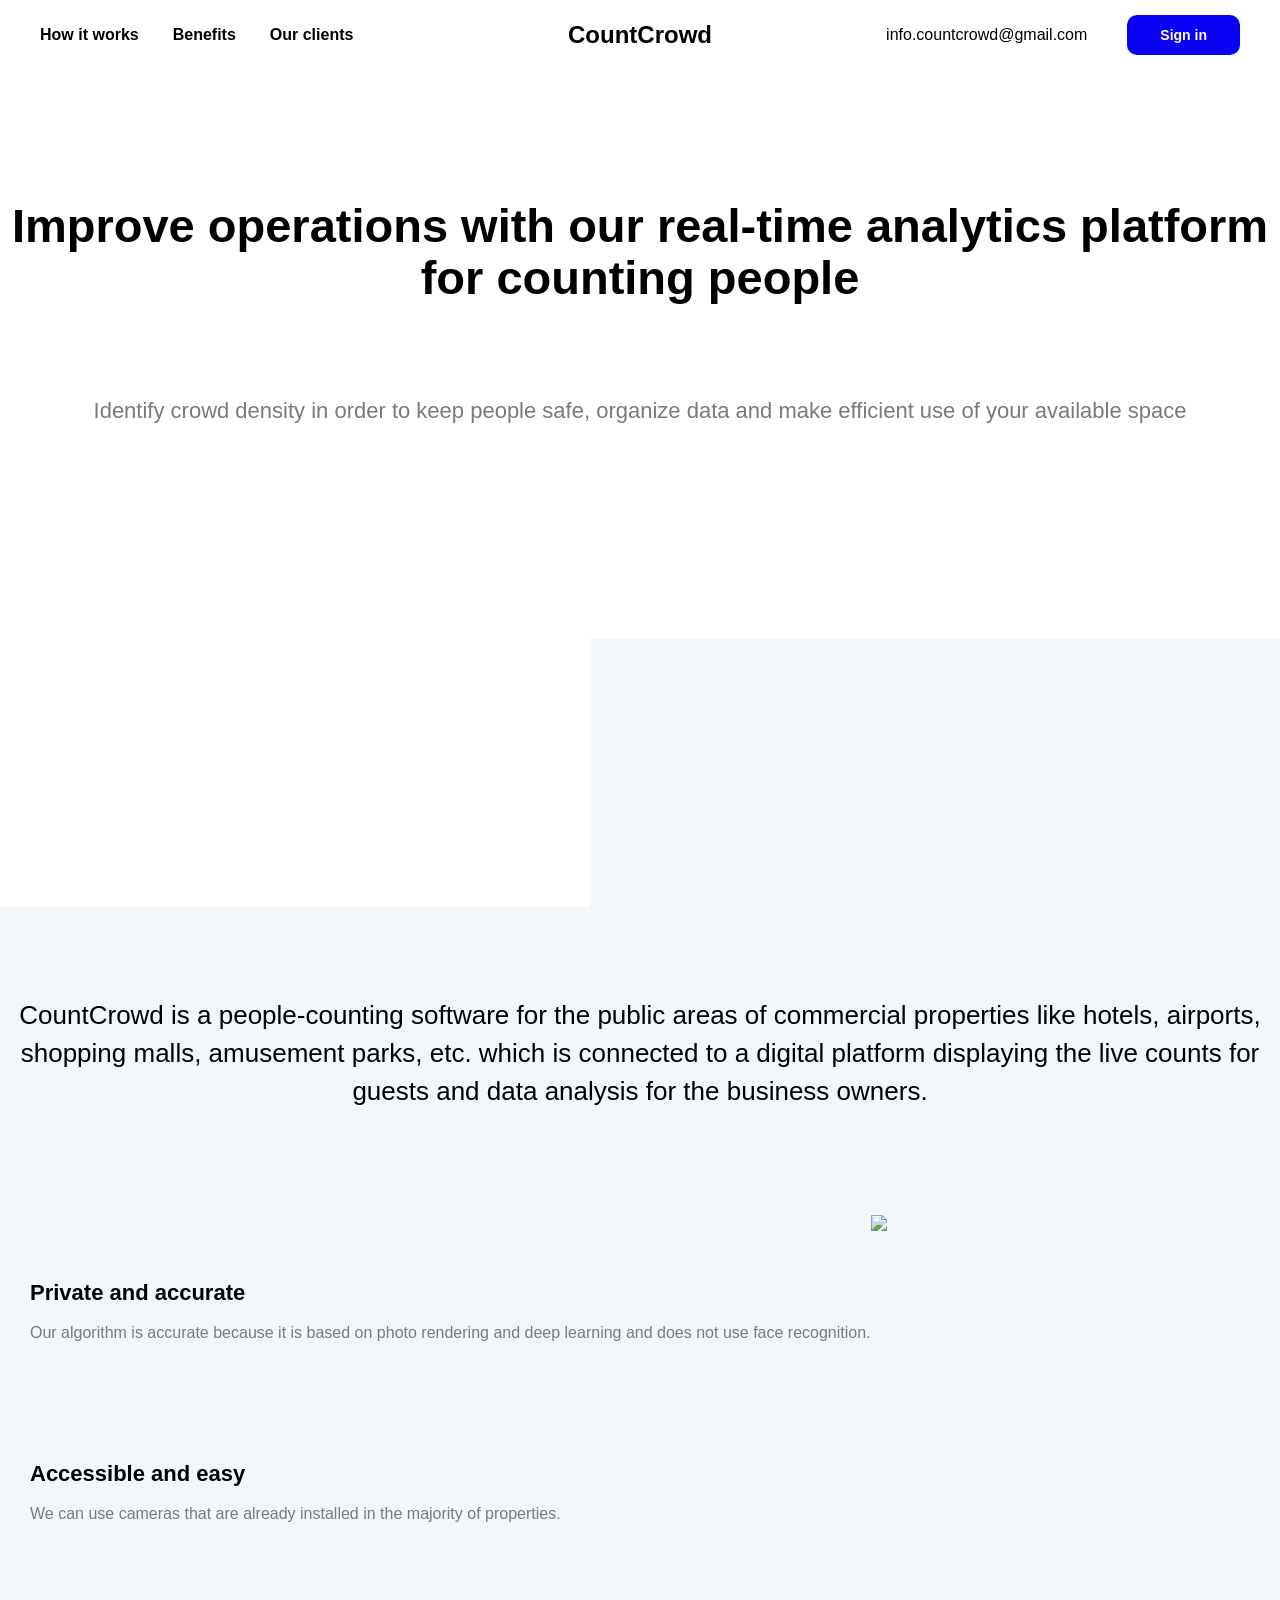
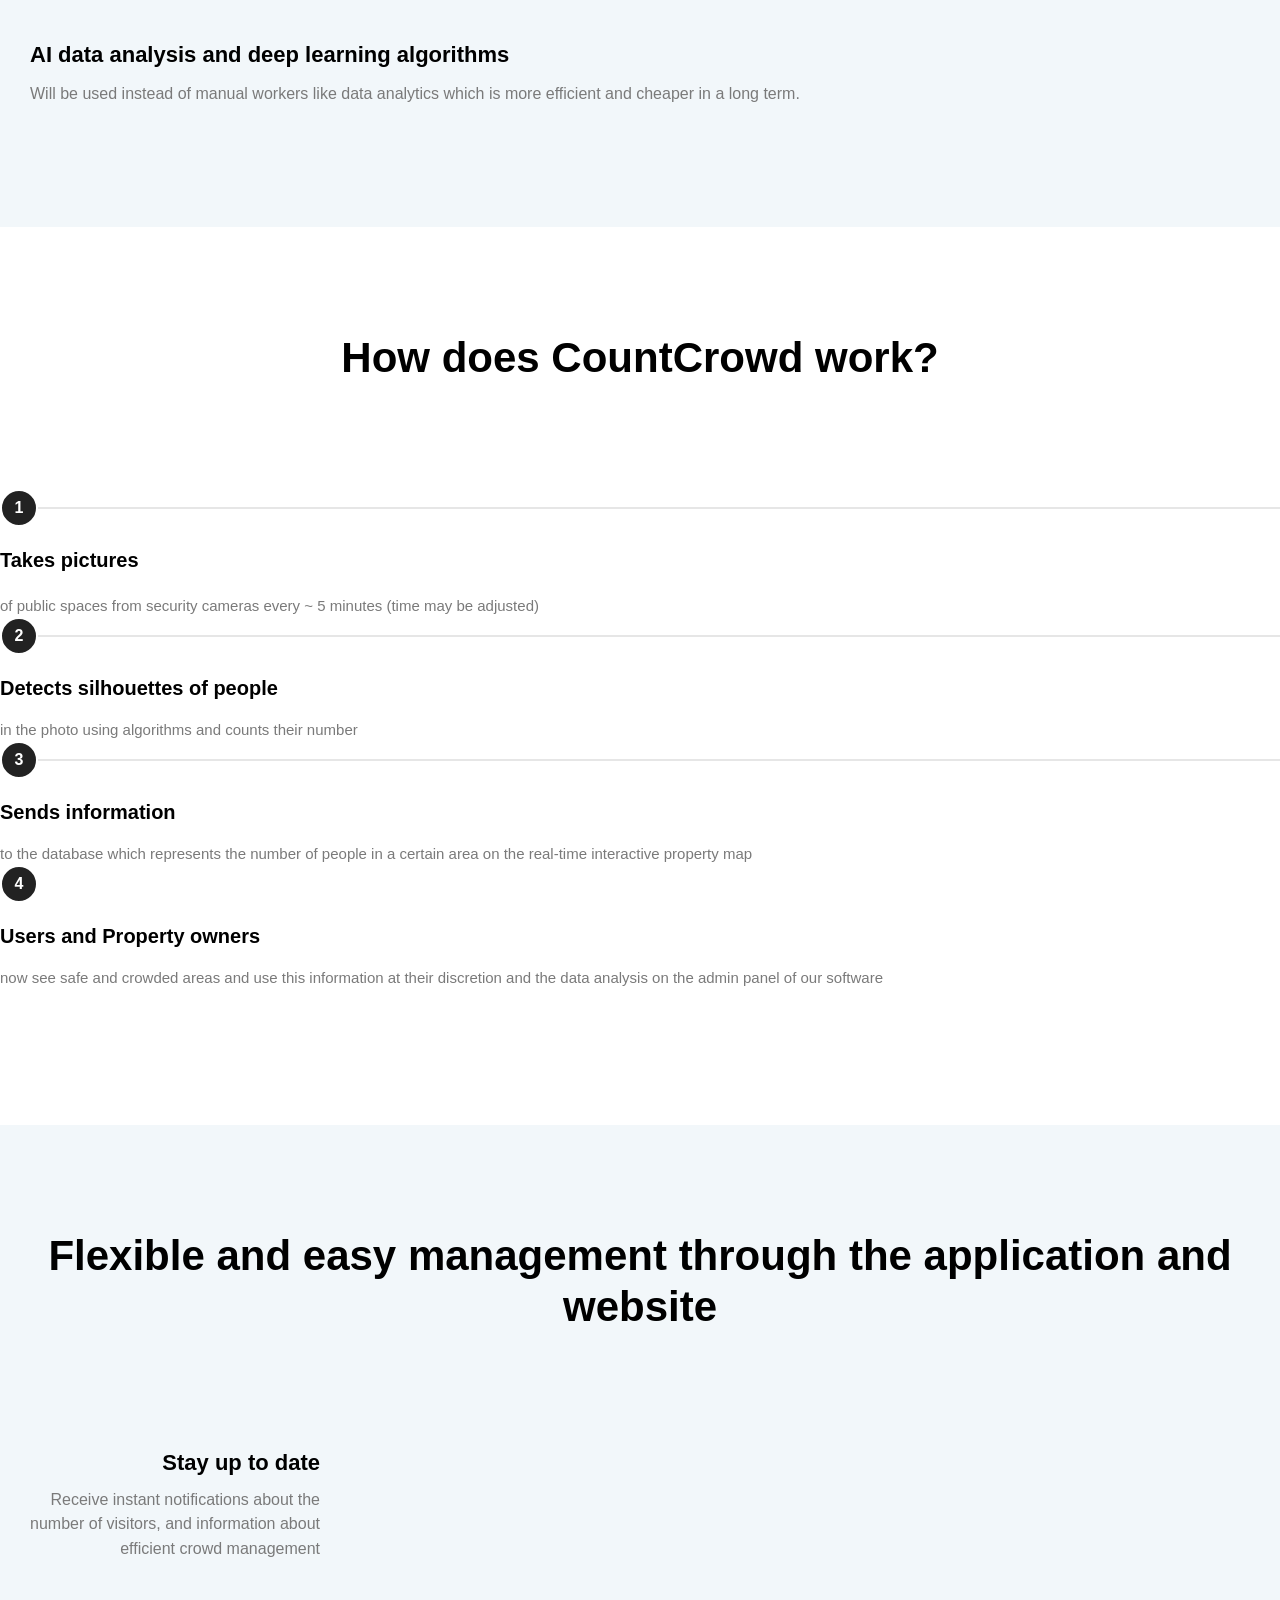
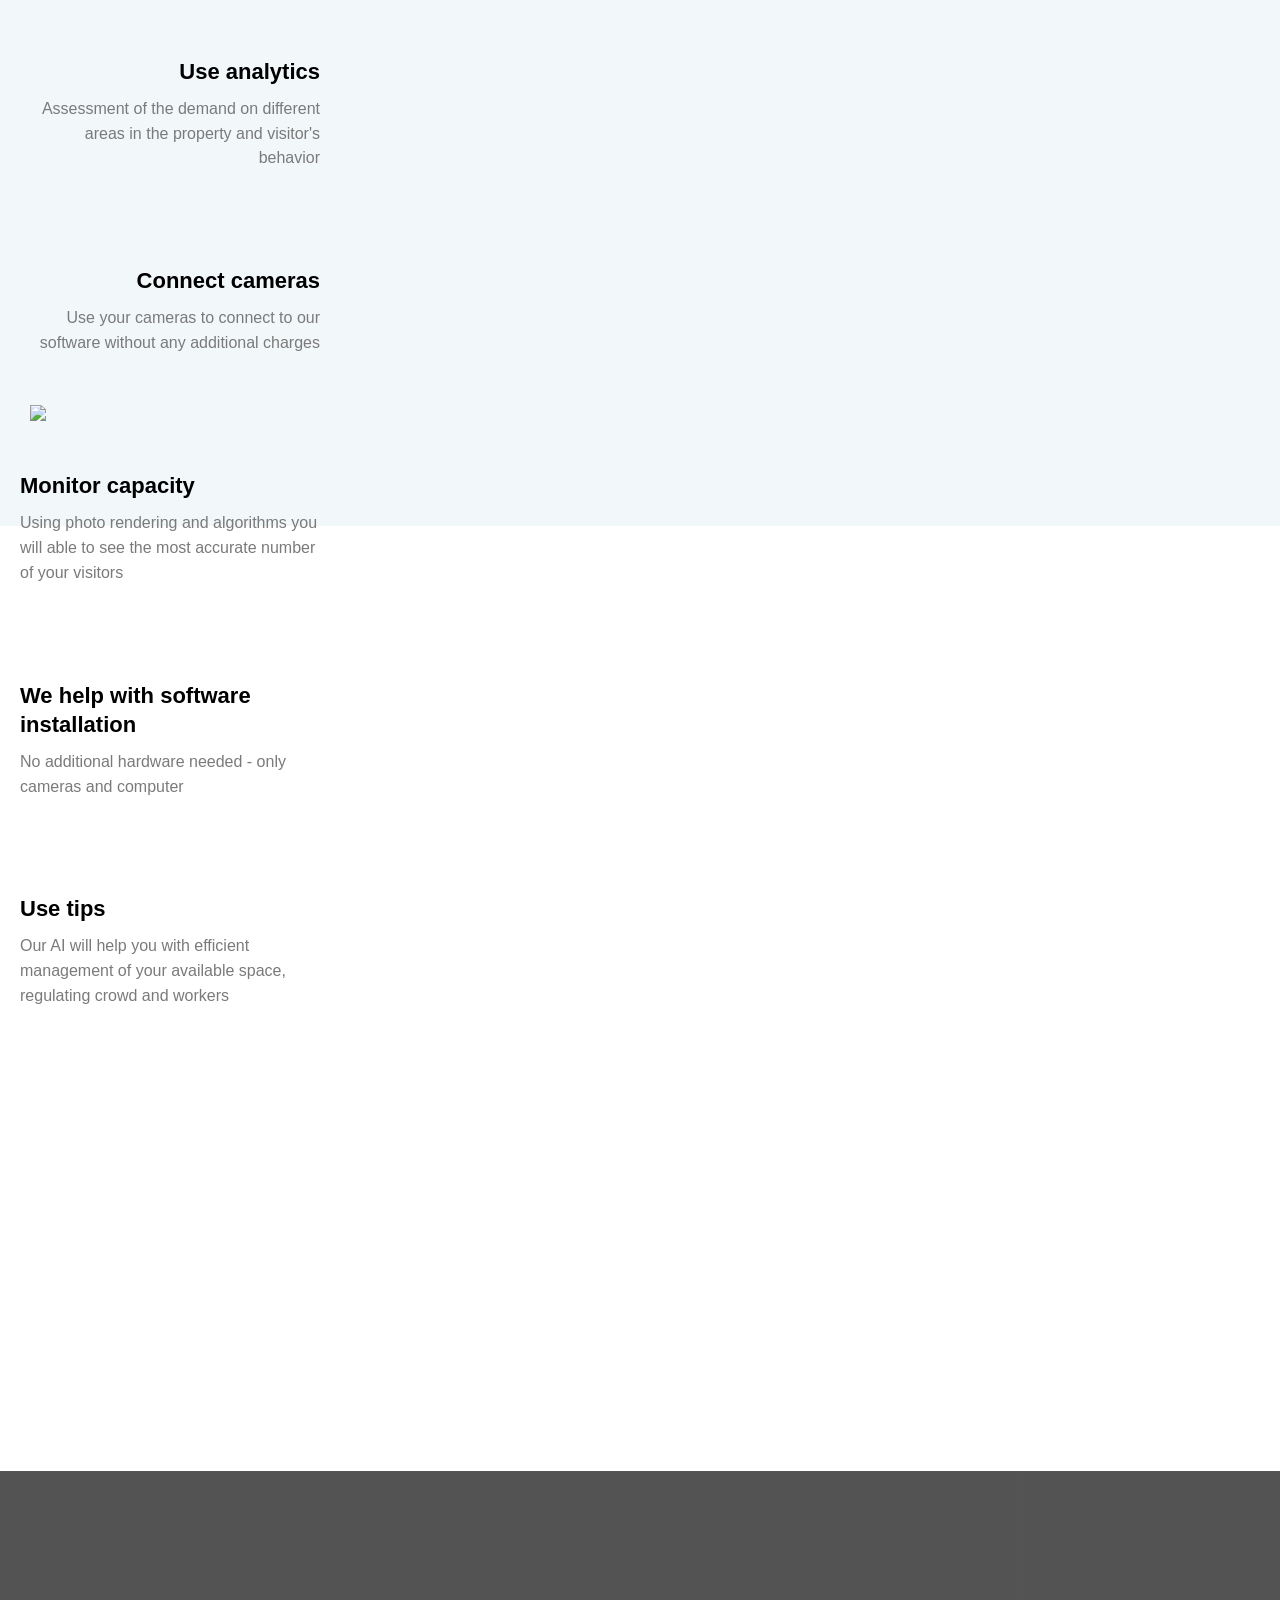
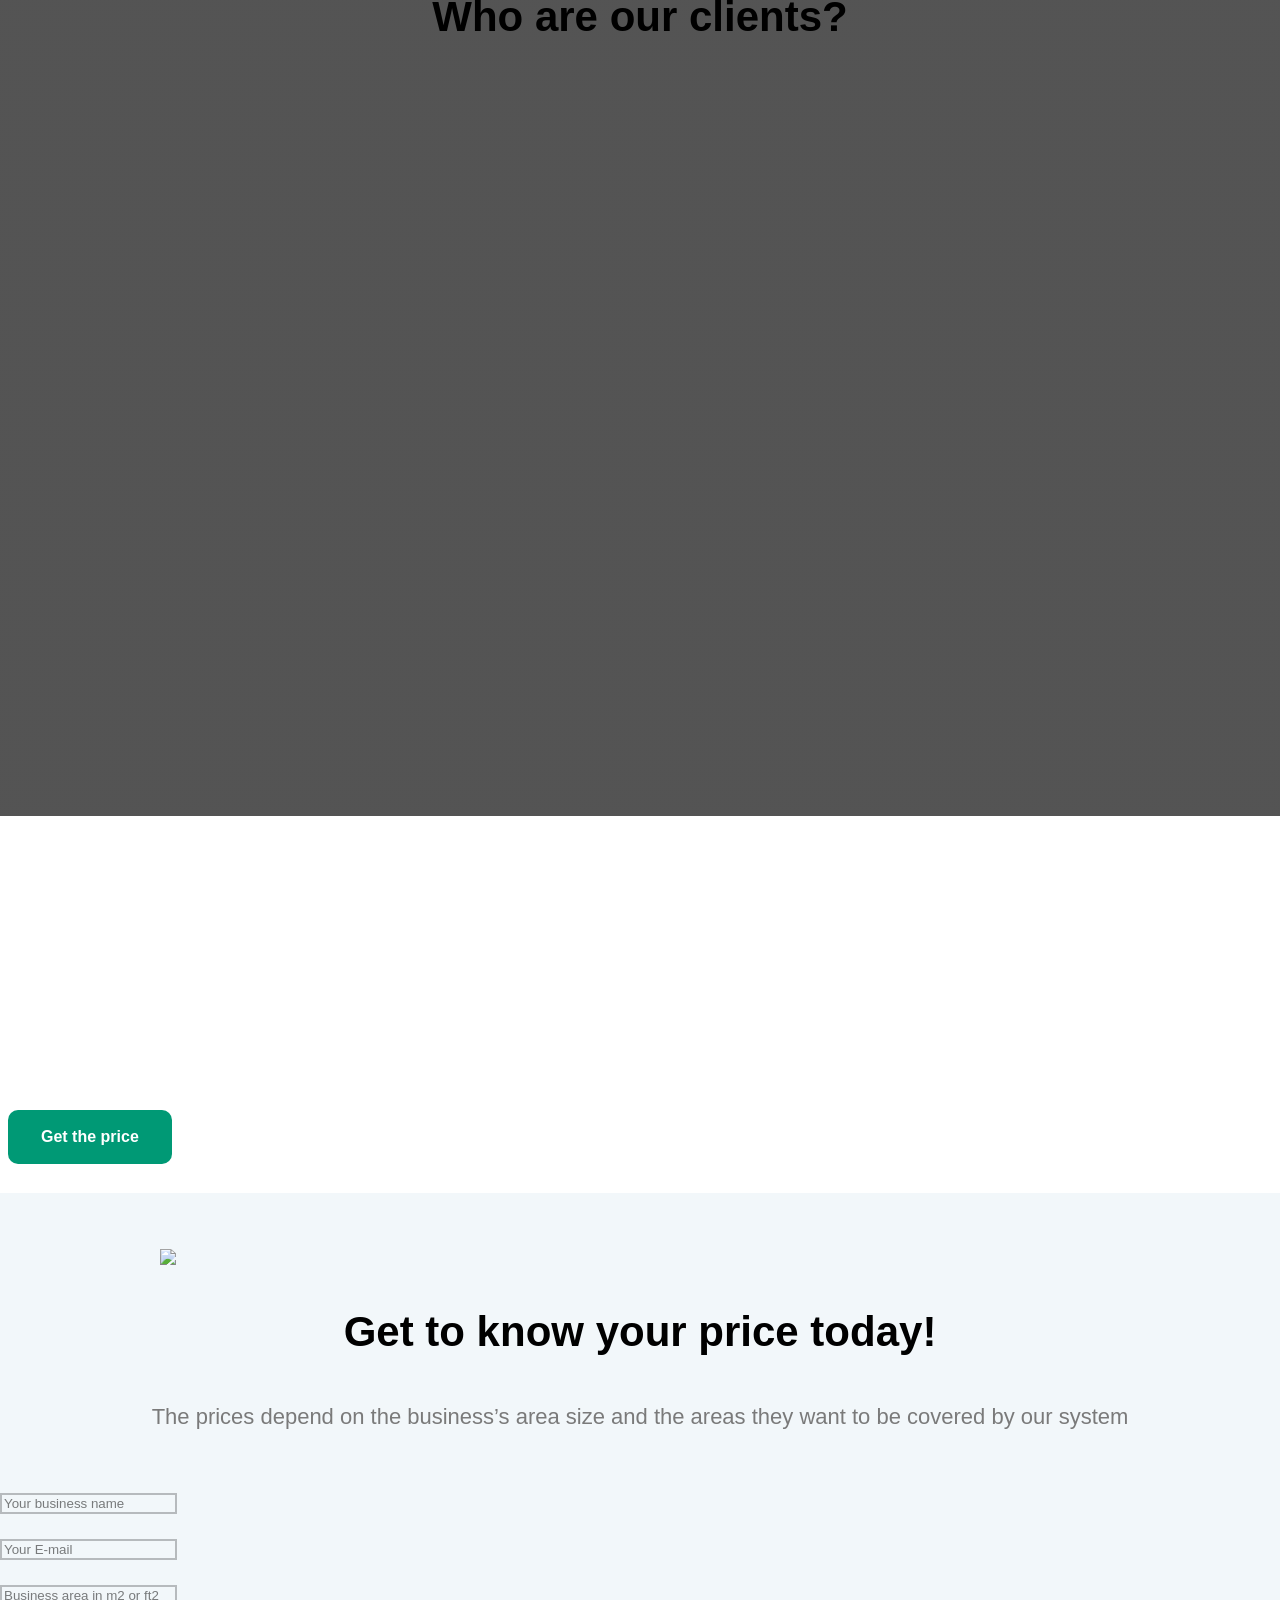
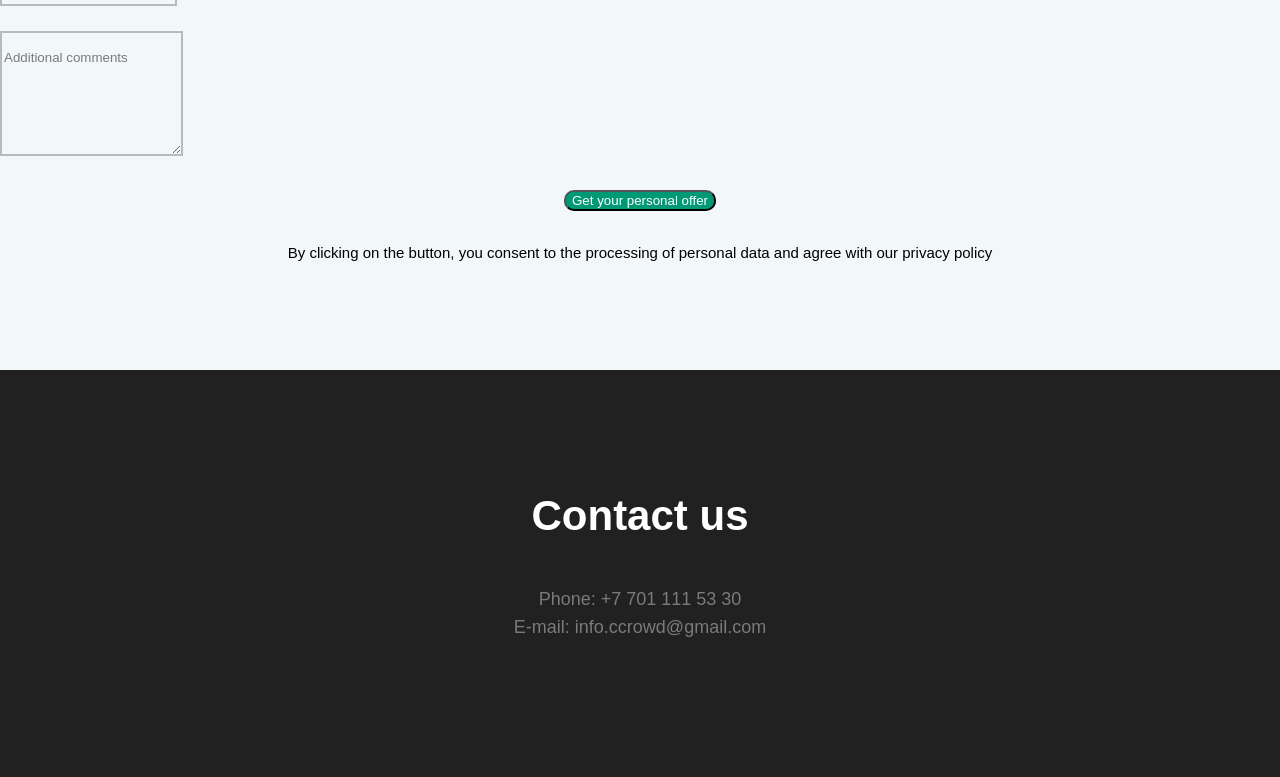
==== commit c40962a5: "update bugs" ====
--- a/index.html
+++ b/index.html
@@ -18,12 +18,12 @@
     <meta property="fb:app_id" content="257953674358265" />
     <meta name="format-detection" content="telephone=no" />
     <meta http-equiv="x-dns-prefetch-control" content="on">
-    <link rel="dns-prefetch" href="https://ws.tildacdn.com">
-    <link rel="dns-prefetch" href="https://static.tildacdn.info">
+    <!-- <link rel="dns-prefetch" href="https://ws.tildacdn.com">
+    <link rel="dns-prefetch" href="https://static.tildacdn.info"> -->
     <meta name="robots" content="nofollow" />
-    <link rel="shortcut icon" href="https://static.tildacdn.info/img/tildafavicon.ico" type="image/x-icon" /><!-- Assets -->
+    <!-- <link rel="shortcut icon" href="https://static.tildacdn.info/img/tildafavicon.ico" type="image/x-icon" />Assets -->
     <link rel="stylesheet" href="https://static.tildacdn.info/css/tilda-grid-3.0.min.css" type="text/css" media="all" />
-    <link rel="stylesheet" href="http://countcrowd.tilda.ws/tilda-blocks-2.14.css?t=1635822568" type="text/css" media="all" />
+    <link rel="stylesheet" href="css/style.css" type="text/css" media="all" />
     <link rel="preconnect" href="https://fonts.gstatic.com">
     <link href="https://fonts.googleapis.com/css2?family=Roboto:wght@300;400;500;700&amp;subset=latin,cyrillic" rel="stylesheet">
     <link rel="stylesheet" href="https://static.tildacdn.info/css/tilda-animation-1.0.min.css" type="text/css" media="all" />
@@ -39,7 +39,8 @@
     <link rel="stylesheet" href="https://static.tildacdn.info/css/tilda-cover-1.0.min.css" type="text/css" media="all" />
     <link rel="stylesheet" href="https://static.tildacdn.info/css/tilda-forms-1.0.min.css" type="text/css" media="all" />
     <script src="https://static.tildacdn.info/js/jquery-1.10.2.min.js"></script>
-    <script src="https://static.tildacdn.info/js/tilda-scripts-3.0.min.js"></script>
+    <!-- <script src="https://static.tildacdn.info/js/tilda-scripts-3.0.min.js"></script> -->
+    <script src="js/tilda-scripts.js"></script>
     <script src="http://countcrowd.tilda.ws/tilda-blocks-2.7.js?t=1635822568"></script>
     <script src="https://static.tildacdn.info/js/lazyload-1.3.min.js" charset="utf-8" async></script>
     <script src="https://static.tildacdn.info/js/tilda-animation-1.0.min.js" charset="utf-8" async></script>
@@ -47,13 +48,13 @@
     <script src="https://static.tildacdn.info/js/tilda-events-1.0.min.js" charset="utf-8" async></script>
     <script src="https://static.tildacdn.info/js/tilda-menusub-1.0.min.js" charset="utf-8" async></script>
     <script src="https://static.tildacdn.info/js/tilda-slds-1.4.min.js" charset="utf-8" async></script>
-    <script src="https://static.tildacdn.info/js/hammer.min.js" charset="utf-8" async></script>
-    <script src="https://static.tildacdn.info/js/tilda-zoom-2.0.min.js" charset="utf-8" async></script>
-    <script src="https://static.tildacdn.info/js/tilda-forms-1.0.min.js" charset="utf-8" async></script>
-    <script type="text/javascript">
+    <!-- <script src="https://static.tildacdn.info/js/hammer.min.js" charset="utf-8" async></script> -->
+    <!-- <script src="https://static.tildacdn.info/js/tilda-zoom-2.0.min.js" charset="utf-8" async></script> -->
+    <!-- <script src="https://static.tildacdn.info/js/tilda-forms-1.0.min.js" charset="utf-8" async></script> -->
+    <!-- <script type="text/javascript">
         window.dataLayer = window.dataLayer || [];
-    </script>
-    <script type="text/javascript">
+    </script> -->
+    <!-- <script type="text/javascript">
         if ((/bot|google|yandex|baidu|bing|msn|duckduckbot|teoma|slurp|crawler|spider|robot|crawling|facebook/i.test(navigator.userAgent)) === false && typeof(sessionStorage) != 'undefined' && sessionStorage.getItem('visited') !== 'y') {
             var style = document.createElement('style');
             style.type = 'text/css';
@@ -67,7 +68,7 @@
                 }, 400);
             });
         }
-    </script>
+    </script> -->
 </head>
 
 <body class="t-body" style="margin:0;">
@@ -1210,12 +1211,13 @@
     </div>
     <!--/allrecords-->
     <!-- Tilda copyright. Don't remove this line -->
-    <div class="t-tildalabel t-tildalabel-free" id="tildacopy" data-tilda-sign="4127720#19665440">
+    <!-- <div class="t-tildalabel t-tildalabel-free" id="tildacopy" data-tilda-sign="4127720#19665440">
         <div class="t-tildalabel-free__main"><a href="https://tilda.cc/?upm=4127720" target="_blank" style="padding-bottom:12px; display: block;"><img style="width:40px;" src="https://static.tildacdn.info/img/tildacopy.png"></a>
             <div style="padding-bottom: 15px;">This site was made on <a href="https://tilda.cc/?upm=4127720" target="_blank" style="text-decoration: none; color:inherit;">Tilda &mdash; a website builder</a> that helps to&nbsp;create a&nbsp;website without any code</div><a href="https://tilda.cc/registration/" target="_blank" style="display: inline-block; padding: 10px 20px; font-size: 13px; border-radius: 50px; background-color: #fff; color:#000; text-decoration: none;">Create a website</a>
         </div>
         <div class="t-tildalabel-free__links-wr"><a class="t-tildalabel-free__txt-link" href="https://help.tilda.cc/white-label" target="_blank">How to remove this block?</a><a class="t-tildalabel-free__txt-link" href="https://tilda.cc/?upm=4127720" target="_blank">About platform</a><a class="t-tildalabel-free__txt-link" href="https://tilda.cc/abuse/" target="_blank">Submit a complaint</a></div>
-    </div><!-- Stat -->
+    </div> -->
+    <!-- Stat -->
     <script type="text/javascript">
         if (!window.mainTracker) {
             window.mainTracker = 'tilda';
--- a/css/style.css
+++ b/css/style.css
@@ -0,0 +1,3136 @@
+.t-body {
+    margin: 0
+}
+
+#allrecords {
+    -webkit-font-smoothing: antialiased;
+    background-color: none
+}
+
+#allrecords a {
+    color: #ff8562;
+    text-decoration: none
+}
+
+#allrecords a[href^=tel] {
+    color: inherit;
+    text-decoration: none
+}
+
+#allrecords ol {
+    padding-left: 22px
+}
+
+#allrecords ul {
+    padding-left: 20px
+}
+
+#allrecords b,
+#allrecords strong {
+    font-weight: 700
+}
+
+@media print {
+
+    body,
+    html {
+        min-width: 1200px;
+        max-width: 1200px;
+        padding: 0;
+        margin: 0 auto;
+        border: none
+    }
+}
+
+.t-text {
+    font-family: 'Roboto', Arial, sans-serif;
+    font-weight: 300;
+    color: #000
+}
+
+.t-text_xs {
+    font-size: 15px;
+    line-height: 1.55
+}
+
+.t-text_sm {
+    font-size: 18px;
+    line-height: 1.55
+}
+
+.t-text_md {
+    font-size: 20px;
+    line-height: 1.55
+}
+
+.t-text_lg {
+    font-size: 22px;
+    line-height: 1.55
+}
+
+.t-text_weight_plus {
+    font-weight: 400
+}
+
+.t-text-impact {
+    font-family: 'Roboto', Arial, sans-serif;
+    font-weight: 300;
+    color: #000
+}
+
+.t-text-impact_xs {
+    font-size: 26px;
+    line-height: 1.5
+}
+
+.t-text-impact_sm {
+    font-size: 32px;
+    line-height: 1.35
+}
+
+.t-text-impact_md {
+    font-size: 38px;
+    line-height: 1.35
+}
+
+.t-text-impact_lg {
+    font-size: 42px;
+    line-height: 1.23
+}
+
+.t-name {
+    font-family: 'Roboto', Arial, sans-serif;
+    font-weight: 600;
+    color: #000
+}
+
+.t-name_xs {
+    font-size: 16px;
+    line-height: 1.35
+}
+
+.t-name_sm {
+    font-size: 18px;
+    line-height: 1.35
+}
+
+.t-name_md {
+    font-size: 20px;
+    line-height: 1.35
+}
+
+.t-name_lg {
+    font-size: 22px;
+    line-height: 1.35
+}
+
+.t-name_xl {
+    font-size: 24px;
+    line-height: 1.35
+}
+
+.t-heading {
+    font-family: 'Roboto', Arial, sans-serif;
+    font-weight: 600;
+    color: #000
+}
+
+.t-heading_xs {
+    font-size: 26px;
+    line-height: 1.23
+}
+
+.t-heading_sm {
+    font-size: 28px;
+    line-height: 1.17
+}
+
+.t-heading_md {
+    font-size: 30px;
+    line-height: 1.17
+}
+
+.t-heading_lg {
+    font-size: 32px;
+    line-height: 1.17
+}
+
+.t-title {
+    font-family: 'Roboto', Arial, sans-serif;
+    font-weight: 600;
+    color: #000
+}
+
+.t-title_xxs {
+    font-size: 36px;
+    line-height: 1.23
+}
+
+.t-title_xs {
+    font-size: 42px;
+    line-height: 1.23
+}
+
+.t-title_sm {
+    font-size: 48px;
+    line-height: 1.23
+}
+
+.t-title_md {
+    font-size: 52px;
+    line-height: 1.23
+}
+
+.t-title_lg {
+    font-size: 64px;
+    line-height: 1.23
+}
+
+.t-title_xl {
+    font-size: 72px;
+    line-height: 1.17
+}
+
+.t-title_xxl {
+    font-size: 82px;
+    line-height: 1.17
+}
+
+.t-descr {
+    font-family: 'Roboto', Arial, sans-serif;
+    font-weight: 300;
+    color: #000
+}
+
+.t-descr_xxs {
+    font-size: 14px;
+    line-height: 1.55
+}
+
+.t-descr_xs {
+    font-size: 16px;
+    line-height: 1.55
+}
+
+.t-descr_sm {
+    font-size: 18px;
+    line-height: 1.55
+}
+
+.t-descr_md {
+    font-size: 20px;
+    line-height: 1.55
+}
+
+.t-descr_lg {
+    font-size: 22px;
+    line-height: 1.55
+}
+
+.t-descr_xl {
+    font-size: 24px;
+    line-height: 1.5
+}
+
+.t-descr_xxl {
+    font-size: 26px;
+    line-height: 1.45
+}
+
+.t-descr_xxxl {
+    font-size: 30px;
+    line-height: 1.45;
+    letter-spacing: .45
+}
+
+.t-uptitle {
+    font-family: 'Roboto', Arial, sans-serif;
+    font-weight: 600;
+    color: #000;
+    letter-spacing: 2.5px
+}
+
+.t-uptitle_xs {
+    font-size: 12px
+}
+
+.t-uptitle_sm {
+    font-size: 14px
+}
+
+.t-uptitle_md {
+    font-size: 16px
+}
+
+.t-uptitle_lg {
+    font-size: 18px
+}
+
+.t-uptitle_xl {
+    font-size: 20px;
+    letter-spacing: 2px
+}
+
+.t-uptitle_xxl {
+    font-size: 22px;
+    letter-spacing: 2px
+}
+
+.t-uptitle_xxxl {
+    font-size: 24px;
+    letter-spacing: 2px
+}
+
+@media screen and (max-width:1200px) {
+    .t-text_xs {
+        font-size: 14px
+    }
+
+    .t-text_sm {
+        font-size: 16px
+    }
+
+    .t-text_md {
+        font-size: 18px
+    }
+
+    .t-text_lg {
+        font-size: 20px
+    }
+
+    .t-text-impact_md {
+        font-size: 30px
+    }
+
+    .t-descr_xxs {
+        font-size: 12px
+    }
+
+    .t-descr_xs {
+        font-size: 14px
+    }
+
+    .t-descr_sm {
+        font-size: 16px
+    }
+
+    .t-descr_md {
+        font-size: 18px
+    }
+
+    .t-descr_lg {
+        font-size: 20px
+    }
+
+    .t-descr_xl {
+        font-size: 22px
+    }
+
+    .t-descr_xxl {
+        font-size: 22px
+    }
+
+    .t-descr_xxxl {
+        font-size: 26px
+    }
+
+    .t-uptitle_md {
+        font-size: 14px
+    }
+
+    .t-uptitle_lg {
+        font-size: 16px
+    }
+
+    .t-uptitle_xl {
+        font-size: 18px
+    }
+
+    .t-uptitle_xxl {
+        font-size: 20px
+    }
+
+    .t-uptitle_xxxl {
+        font-size: 22px
+    }
+
+    .t-title_xxs {
+        font-size: 32px
+    }
+
+    .t-title_xs {
+        font-size: 38px
+    }
+
+    .t-title_sm {
+        font-size: 44px
+    }
+
+    .t-title_md {
+        font-size: 48px
+    }
+
+    .t-title_lg {
+        font-size: 60px
+    }
+
+    .t-title_xl {
+        font-size: 68px
+    }
+
+    .t-title_xxl {
+        font-size: 78px
+    }
+
+    .t-name_xs {
+        font-size: 14px
+    }
+
+    .t-name_sm {
+        font-size: 16px
+    }
+
+    .t-name_md {
+        font-size: 18px
+    }
+
+    .t-name_lg {
+        font-size: 20px
+    }
+
+    .t-name_xl {
+        font-size: 22px
+    }
+
+    .t-heading_xs {
+        font-size: 24px
+    }
+
+    .t-heading_sm {
+        font-size: 26px
+    }
+
+    .t-heading_md {
+        font-size: 28px
+    }
+
+    .t-heading_lg {
+        font-size: 30px
+    }
+}
+
+@media screen and (max-width:640px) {
+    .t-text_xs {
+        font-size: 12px;
+        line-height: 1.45
+    }
+
+    .t-text_sm {
+        font-size: 14px;
+        line-height: 1.45
+    }
+
+    .t-text_md {
+        font-size: 16px;
+        line-height: 1.45
+    }
+
+    .t-text_lg {
+        font-size: 18px;
+        line-height: 1.45
+    }
+
+    .t-text-impact_sm {
+        font-size: 22px
+    }
+
+    .t-text-impact_md {
+        font-size: 26px
+    }
+
+    .t-text-impact_lg {
+        font-size: 28px
+    }
+
+    .t-descr_xs {
+        font-size: 12px;
+        line-height: 1.45
+    }
+
+    .t-descr_sm {
+        font-size: 14px;
+        line-height: 1.45
+    }
+
+    .t-descr_md {
+        font-size: 16px;
+        line-height: 1.45
+    }
+
+    .t-descr_lg {
+        font-size: 18px;
+        line-height: 1.45
+    }
+
+    .t-descr_xl {
+        font-size: 20px;
+        line-height: 1.4
+    }
+
+    .t-descr_xxl {
+        font-size: 20px
+    }
+
+    .t-descr_xxxl {
+        font-size: 22px
+    }
+
+    .t-uptitle_xs {
+        font-size: 10px
+    }
+
+    .t-uptitle_sm {
+        font-size: 10px
+    }
+
+    .t-uptitle_md {
+        font-size: 12px
+    }
+
+    .t-uptitle_lg {
+        font-size: 14px
+    }
+
+    .t-uptitle_xl {
+        font-size: 16px
+    }
+
+    .t-uptitle_xxl {
+        font-size: 18px
+    }
+
+    .t-uptitle_xxxl {
+        font-size: 20px
+    }
+
+    .t-title_xxs {
+        font-size: 28px
+    }
+
+    .t-title_xs {
+        font-size: 30px
+    }
+
+    .t-title_sm {
+        font-size: 30px
+    }
+
+    .t-title_md {
+        font-size: 30px
+    }
+
+    .t-title_lg {
+        font-size: 30px
+    }
+
+    .t-title_xl {
+        font-size: 32px
+    }
+
+    .t-title_xxl {
+        font-size: 36px
+    }
+
+    .t-name_xs {
+        font-size: 12px
+    }
+
+    .t-name_sm {
+        font-size: 14px
+    }
+
+    .t-name_md {
+        font-size: 16px
+    }
+
+    .t-name_lg {
+        font-size: 18px
+    }
+
+    .t-name_xl {
+        font-size: 20px
+    }
+
+    .t-heading_xs {
+        font-size: 22px
+    }
+
+    .t-heading_sm {
+        font-size: 24px
+    }
+
+    .t-heading_md {
+        font-size: 24px
+    }
+
+    .t-heading_lg {
+        font-size: 26px
+    }
+}
+
+@media screen and (max-width:480px) {
+    .t-title_xl {
+        font-size: 30px
+    }
+
+    .t-title_xxl {
+        font-size: 30px
+    }
+}
+
+.t-records {
+    -webkit-font_smoothing: antialiased;
+    background-color: none
+}
+
+.t-records a {
+    color: #ff8562;
+    text-decoration: none
+}
+
+.t-records a[href^=tel] {
+    color: inherit;
+    text-decoration: none
+}
+
+.t-records ol {
+    padding-left: 22px;
+    margin-top: 0;
+    margin-bottom: 10px
+}
+
+.t-records ul {
+    padding-left: 20px;
+    margin-top: 0;
+    margin-bottom: 10px
+}
+
+.t-btn {
+    display: inline-block;
+    font-family: 'Roboto', Arial, sans-serif;
+    height: 60px;
+    border: 0 none;
+    font-size: 16px;
+    padding-left: 60px;
+    padding-right: 60px;
+    text-align: center;
+    white-space: nowrap;
+    vertical-align: middle;
+    font-weight: 700;
+    background-image: none;
+    cursor: pointer;
+    -webkit-appearance: none;
+    -webkit-user-select: none;
+    -moz-user-select: none;
+    -ms-user-select: none;
+    -o-user-select: none;
+    user-select: none;
+    -webkit-box-sizing: border-box;
+    -moz-box-sizing: border-box;
+    box-sizing: border-box
+}
+
+.t-btn td {
+    vertical-align: middle
+}
+
+.t-btn_sending {
+    opacity: .5
+}
+
+@media screen and (max-width:640px) {
+    .t-btn {
+        white-space: normal;
+        padding-left: 30px;
+        padding-right: 30px
+    }
+}
+
+.t-btn_xs {
+    height: 35px;
+    font-size: 13px;
+    padding-left: 15px;
+    padding-right: 15px
+}
+
+.t-btn_sm {
+    height: 45px;
+    font-size: 14px;
+    padding-left: 30px;
+    padding-right: 30px
+}
+
+.t-btn_lg {
+    height: 60px;
+    font-size: 22px;
+    padding-left: 70px;
+    padding-right: 70px
+}
+
+.t-btn_xl {
+    height: 80px;
+    font-size: 26px;
+    padding-left: 80px;
+    padding-right: 80px
+}
+
+.t-btn_xxl {
+    height: 100px;
+    font-size: 30px;
+    padding-left: 90px;
+    padding-right: 90px
+}
+
+@media screen and (max-width:640px) {
+    .t-btn_sm {
+        padding-left: 20px;
+        padding-right: 20px
+    }
+
+    .t-btn_lg {
+        font-size: 18px;
+        padding-left: 40px;
+        padding-right: 40px
+    }
+
+    .t-btn_xl {
+        font-size: 22px;
+        padding-left: 50px;
+        padding-right: 50px
+    }
+
+    .t-btn_xxl {
+        font-size: 26px;
+        padding-left: 60px;
+        padding-right: 60px
+    }
+}
+
+.t-btntext {
+    font-family: 'Roboto', Arial, sans-serif;
+    color: #000;
+    font-size: 20px;
+    line-height: 1.55;
+    font-weight: 700;
+    text-decoration: none;
+    cursor: pointer;
+    display: inline-block
+}
+
+.t-btntext_sm {
+    font-size: 16px
+}
+
+.t-btntext_lg {
+    font-size: 24px
+}
+
+.t-uppercase.t-btntext {
+    font-size: 16px
+}
+
+.t-uppercase.t-btntext_sm {
+    font-size: 14px
+}
+
+.t-uppercase.t-btntext_lg {
+    font-size: 20px
+}
+
+.t-btntext:after {
+    content: "\00a0â†’";
+    font-family: Arial, Helvetica, sans-serif
+}
+
+@media screen and (max-width:640px) {
+    .t-btntext_lg {
+        font-size: 20px
+    }
+}
+
+@media screen and (max-width:1200px) {
+    .t-screenmin-1200px {
+        display: none
+    }
+}
+
+@media screen and (max-width:980px) {
+    .t-screenmin-980px {
+        display: none
+    }
+}
+
+@media screen and (max-width:640px) {
+    .t-screenmin-640px {
+        display: none
+    }
+}
+
+@media screen and (max-width:480px) {
+    .t-screenmin-480px {
+        display: none
+    }
+}
+
+@media screen and (max-width:320px) {
+    .t-screenmin-320px {
+        display: none
+    }
+}
+
+@media screen and (min-width:321px) {
+    .t-screenmax-320px {
+        display: none
+    }
+}
+
+@media screen and (min-width:481px) {
+    .t-screenmax-480px {
+        display: none
+    }
+}
+
+@media screen and (min-width:641px) {
+    .t-screenmax-640px {
+        display: none
+    }
+}
+
+@media screen and (min-width:981px) {
+    .t-screenmax-980px {
+        display: none
+    }
+}
+
+@media screen and (min-width:1201px) {
+    .t-screenmax-1200px {
+        display: none
+    }
+}
+
+.t-hidden {
+    display: none
+}
+
+.t-opacity_50 {
+    filter: alpha(opacity=50);
+    KHTMLOpacity: .5;
+    MozOpacity: .5;
+    opacity: .5
+}
+
+.t-opacity_70 {
+    filter: alpha(opacity=70);
+    KHTMLOpacity: .7;
+    MozOpacity: .7;
+    opacity: .7
+}
+
+.t-uppercase {
+    text-transform: uppercase
+}
+
+.t-align_center {
+    text-align: center
+}
+
+.t-align_left {
+    text-align: left
+}
+
+.t-align_right {
+    text-align: right
+}
+
+.t-margin_auto {
+    margin-left: auto;
+    margin-right: auto
+}
+
+.t-valign_middle {
+    vertical-align: middle
+}
+
+.t-valign_top {
+    vertical-align: top
+}
+
+.t-valign_bottom {
+    vertical-align: bottom
+}
+
+.t-margin_left_auto {
+    margin-right: 0;
+    margin-left: auto
+}
+
+.t-tildalabel {
+    background-color: #000;
+    color: #fff;
+    width: 100%;
+    height: 70px;
+    font-family: Arial;
+    font-size: 14px
+}
+
+.t-tildalabel:hover .t-tildalabel__wrapper {
+    opacity: 1
+}
+
+.t-tildalabel_white {
+    background-color: #fff;
+    color: #000
+}
+
+.t-tildalabel_gray {
+    background-color: #eee;
+    color: #000
+}
+
+.t-tildalabel__wrapper {
+    display: table;
+    height: 30px;
+    width: 270px;
+    margin: 0 auto;
+    padding-top: 20px;
+    opacity: .4
+}
+
+.t-tildalabel__txtleft {
+    display: table-cell;
+    width: 120px;
+    height: 30px;
+    vertical-align: middle;
+    text-align: right;
+    padding-right: 12px;
+    font-weight: 300;
+    font-size: 12px
+}
+
+.t-tildalabel__wrapimg {
+    display: table-cell;
+    width: 30px;
+    height: 30px;
+    vertical-align: middle
+}
+
+.t-tildalabel__img {
+    width: 30px;
+    height: 30px;
+    vertical-align: middle
+}
+
+.t-tildalabel__txtright {
+    display: table-cell;
+    width: 120px;
+    height: 30px;
+    vertical-align: middle;
+    padding-left: 12px;
+    font-weight: 500;
+    letter-spacing: 2px
+}
+
+.t-tildalabel__link {
+    color: #fff;
+    text-decoration: none;
+    vertical-align: middle
+}
+
+.t-tildalabel_white .t-tildalabel__link,
+.t-tildalabel_gray .t-tildalabel__link {
+    color: #000
+}
+
+.t-tildalabel-free {
+    padding: 35px 0 45px;
+    height: auto;
+    text-align: center
+}
+
+.t-tildalabel-free__main {
+    max-width: 340px;
+    display: block;
+    margin: 0 auto;
+    line-height: 1.4;
+    letter-spacing: .2px;
+    color: inherit;
+    opacity: .4
+}
+
+.t-tildalabel-free__links-wr {
+    display: table;
+    margin: 30px auto 0
+}
+
+.t-tildalabel-free__txt-link {
+    display: table-cell;
+    padding: 0 15px;
+    font-size: 13px;
+    text-decoration: none;
+    color: inherit;
+    opacity: .25
+}
+
+.t-tildalabel-free__txt-link:hover,
+.t-tildalabel-free__main:hover {
+    opacity: 1
+}
+
+@media screen and (max-width:640px) {
+    .t-tildalabel-free__txt-link {
+        display: block;
+        padding: 5px 30px
+    }
+
+    .t-tildalabel-free__main {
+        opacity: .7
+    }
+
+    .t-tildalabel-free__txt-link {
+        opacity: .4
+    }
+}
+
+.clearfix:before,
+.clearfix:after {
+    display: table;
+    content: " "
+}
+
+.clearfix:after {
+    clear: both
+}
+
+.center-block {
+    display: block;
+    margin-right: auto;
+    margin-left: auto
+}
+
+.t-mbfix {
+    opacity: .01;
+    -webkit-transform: translateX(0);
+    -ms-transform: translateX(0);
+    transform: translateX(0);
+    position: fixed;
+    width: 100%;
+    height: 500px;
+    background-color: white;
+    top: 0;
+    left: 0;
+    z-index: 10000;
+    -webkit-transition: all 0.1s ease;
+    transition: all 0.1s ease
+}
+
+.t-mbfix_hide {
+    -webkit-transform: translateX(3000px);
+    -ms-transform: translateX(3000px);
+    transform: translateX(3000px)
+}
+
+.r_anim {
+    -webkit-transition: opacity 0.5s;
+    transition: opacity 0.5s
+}
+
+.r_hidden {
+    opacity: 0
+}
+
+.r_showed {
+    opacity: 1
+}
+
+img:not([src]) {
+    visibility: hidden
+}
+
+.t-popup {
+    display: none
+}
+
+.t-body_scroll-locked {
+    position: fixed;
+    left: 0;
+    width: 100%;
+    height: 100%;
+    overflow: hidden
+}
+
+.t-submit {
+    font-family: 'Roboto', Arial, sans-serif
+}
+
+.t-input {
+    font-family: 'Roboto', Arial, sans-serif
+}
+
+.t-input__vis-ph {
+    font-family: 'Roboto', Arial, sans-serif
+}
+
+.t-select {
+    font-family: 'Roboto', Arial, sans-serif
+}
+
+.t-form .uploadcare-widget-button {
+    font-family: 'Roboto', Arial, sans-serif
+}
+
+.t-input-error {
+    font-family: 'Roboto', Arial, sans-serif
+}
+
+.t-form__errorbox-wrapper {
+    font-family: 'Roboto', Arial, sans-serif
+}
+
+.t-form__errorbox-text {
+    font-family: 'Roboto', Arial, sans-serif
+}
+
+.t-form__errorbox-item {
+    font-family: 'Roboto', Arial, sans-serif
+}
+
+.t-form__successbox {
+    font-family: 'Roboto', Arial, sans-serif
+}
+
+.t-rec_pt_0 {
+    padding-top: 0
+}
+
+.t-rec_pt_15 {
+    padding-top: 15px
+}
+
+.t-rec_pt_30 {
+    padding-top: 30px
+}
+
+.t-rec_pt_45 {
+    padding-top: 45px
+}
+
+.t-rec_pt_60 {
+    padding-top: 60px
+}
+
+.t-rec_pt_75 {
+    padding-top: 75px
+}
+
+.t-rec_pt_90 {
+    padding-top: 90px
+}
+
+.t-rec_pt_105 {
+    padding-top: 105px
+}
+
+.t-rec_pt_120 {
+    padding-top: 120px
+}
+
+.t-rec_pt_135 {
+    padding-top: 135px
+}
+
+.t-rec_pt_150 {
+    padding-top: 150px
+}
+
+.t-rec_pt_165 {
+    padding-top: 165px
+}
+
+.t-rec_pt_180 {
+    padding-top: 180px
+}
+
+.t-rec_pt_195 {
+    padding-top: 195px
+}
+
+.t-rec_pt_210 {
+    padding-top: 210px
+}
+
+.t-rec_pb_0 {
+    padding-bottom: 0
+}
+
+.t-rec_pb_15 {
+    padding-bottom: 15px
+}
+
+.t-rec_pb_30 {
+    padding-bottom: 30px
+}
+
+.t-rec_pb_45 {
+    padding-bottom: 45px
+}
+
+.t-rec_pb_60 {
+    padding-bottom: 60px
+}
+
+.t-rec_pb_75 {
+    padding-bottom: 75px
+}
+
+.t-rec_pb_90 {
+    padding-bottom: 90px
+}
+
+.t-rec_pb_105 {
+    padding-bottom: 105px
+}
+
+.t-rec_pb_120 {
+    padding-bottom: 120px
+}
+
+.t-rec_pb_135 {
+    padding-bottom: 135px
+}
+
+.t-rec_pb_150 {
+    padding-bottom: 150px
+}
+
+.t-rec_pb_165 {
+    padding-bottom: 165px
+}
+
+.t-rec_pb_180 {
+    padding-bottom: 180px
+}
+
+.t-rec_pb_195 {
+    padding-bottom: 195px
+}
+
+.t-rec_pb_210 {
+    padding-bottom: 210px
+}
+
+@media screen and (max-width:480px) {
+    .t-rec_pt_0 {
+        padding-top: 0
+    }
+
+    .t-rec_pt_15 {
+        padding-top: 15px
+    }
+
+    .t-rec_pt_30 {
+        padding-top: 30px
+    }
+
+    .t-rec_pt_45 {
+        padding-top: 45px
+    }
+
+    .t-rec_pt_60 {
+        padding-top: 60px
+    }
+
+    .t-rec_pt_75 {
+        padding-top: 75px
+    }
+
+    .t-rec_pt_90 {
+        padding-top: 90px
+    }
+
+    .t-rec_pt_105 {
+        padding-top: 90px
+    }
+
+    .t-rec_pt_120 {
+        padding-top: 90px !important
+    }
+
+    .t-rec_pt_135 {
+        padding-top: 90px !important
+    }
+
+    .t-rec_pt_150 {
+        padding-top: 90px !important
+    }
+
+    .t-rec_pt_165 {
+        padding-top: 90px !important
+    }
+
+    .t-rec_pt_180 {
+        padding-top: 120px !important
+    }
+
+    .t-rec_pt_195 {
+        padding-top: 120px !important
+    }
+
+    .t-rec_pt_210 {
+        padding-top: 120px !important
+    }
+
+    .t-rec_pb_0 {
+        padding-bottom: 0
+    }
+
+    .t-rec_pb_15 {
+        padding-bottom: 15px
+    }
+
+    .t-rec_pb_30 {
+        padding-bottom: 30px
+    }
+
+    .t-rec_pb_45 {
+        padding-bottom: 45px
+    }
+
+    .t-rec_pb_60 {
+        padding-bottom: 60px
+    }
+
+    .t-rec_pb_75 {
+        padding-bottom: 75px
+    }
+
+    .t-rec_pb_90 {
+        padding-bottom: 90px
+    }
+
+    .t-rec_pb_105 {
+        padding-bottom: 90px
+    }
+
+    .t-rec_pb_120 {
+        padding-bottom: 90px !important
+    }
+
+    .t-rec_pb_135 {
+        padding-bottom: 90px !important
+    }
+
+    .t-rec_pb_150 {
+        padding-bottom: 90px !important
+    }
+
+    .t-rec_pb_165 {
+        padding-bottom: 90px !important
+    }
+
+    .t-rec_pb_180 {
+        padding-bottom: 120px !important
+    }
+
+    .t-rec_pb_195 {
+        padding-bottom: 120px !important
+    }
+
+    .t-rec_pb_210 {
+        padding-bottom: 120px !important
+    }
+}
+
+@media screen and (max-width:480px) {
+    .t-rec_pt-res-480_0 {
+        padding-top: 0 !important
+    }
+
+    .t-rec_pt-res-480_15 {
+        padding-top: 15px !important
+    }
+
+    .t-rec_pt-res-480_30 {
+        padding-top: 30px !important
+    }
+
+    .t-rec_pt-res-480_45 {
+        padding-top: 45px !important
+    }
+
+    .t-rec_pt-res-480_60 {
+        padding-top: 60px !important
+    }
+
+    .t-rec_pt-res-480_75 {
+        padding-top: 75px !important
+    }
+
+    .t-rec_pt-res-480_90 {
+        padding-top: 90px !important
+    }
+
+    .t-rec_pt-res-480_105 {
+        padding-top: 105px !important
+    }
+
+    .t-rec_pt-res-480_120 {
+        padding-top: 120px !important
+    }
+
+    .t-rec_pt-res-480_135 {
+        padding-top: 135px !important
+    }
+
+    .t-rec_pt-res-480_150 {
+        padding-top: 150px !important
+    }
+
+    .t-rec_pt-res-480_165 {
+        padding-top: 165px !important
+    }
+
+    .t-rec_pt-res-480_180 {
+        padding-top: 180px !important
+    }
+
+    .t-rec_pt-res-480_195 {
+        padding-top: 195px !important
+    }
+
+    .t-rec_pt-res-480_210 {
+        padding-top: 210px !important
+    }
+
+    .t-rec_pb-res-480_0 {
+        padding-bottom: 0 !important
+    }
+
+    .t-rec_pb-res-480_15 {
+        padding-bottom: 15px !important
+    }
+
+    .t-rec_pb-res-480_30 {
+        padding-bottom: 30px !important
+    }
+
+    .t-rec_pb-res-480_45 {
+        padding-bottom: 45px !important
+    }
+
+    .t-rec_pb-res-480_60 {
+        padding-bottom: 60px !important
+    }
+
+    .t-rec_pb-res-480_75 {
+        padding-bottom: 75px !important
+    }
+
+    .t-rec_pb-res-480_90 {
+        padding-bottom: 90px !important
+    }
+
+    .t-rec_pb-res-480_105 {
+        padding-bottom: 105px !important
+    }
+
+    .t-rec_pb-res-480_120 {
+        padding-bottom: 120px !important
+    }
+
+    .t-rec_pb-res-480_135 {
+        padding-bottom: 135px !important
+    }
+
+    .t-rec_pb-res-480_150 {
+        padding-bottom: 150px !important
+    }
+
+    .t-rec_pb-res-480_165 {
+        padding-bottom: 165px !important
+    }
+
+    .t-rec_pb-res-480_180 {
+        padding-bottom: 180px !important
+    }
+
+    .t-rec_pb-res-480_195 {
+        padding-bottom: 195px !important
+    }
+
+    .t-rec_pb-res-480_210 {
+        padding-bottom: 210px !important
+    }
+}
+
+.t015 {
+    box-sizing: border-box
+}
+
+.t015__title {
+    padding-top: 8px;
+    padding-bottom: 3px
+}
+
+.t015__uptitle {
+    padding-top: 10px;
+    padding-bottom: 40px
+}
+
+.t015__descr {
+    padding: 41px 0 0 0
+}
+
+.t225__title {
+    padding-top: 8px;
+    padding-bottom: 3px
+}
+
+.t225__uptitle {
+    padding-top: 10px;
+    padding-bottom: 50px
+}
+
+.t225__descr {
+    padding: 41px 0 0 0
+}
+
+.t396__iframe {
+    z-index: 10000;
+    background-color: #fff;
+    width: 100vw;
+    height: 100vh;
+    position: fixed;
+    top: 0;
+    left: 0;
+    border: 0
+}
+
+.t396__body_overflow_hidden {
+    overflow: hidden
+}
+
+.t396__display_none {
+    display: none
+}
+
+.t396__artboard {
+    position: relative;
+    width: 100%;
+    height: 100vh;
+    overflow: hidden
+}
+
+.t396__artboard .t396__artboard_scale {
+    overflow: visible
+}
+
+.t396__artboard.t396__artboard_scale .t396__elem[data-elem-type="text"] .tn-atom {
+    word-break: normal
+}
+
+.t396__artboard_scale .t396__elem .tn-atom,
+.t396__artboard_scale .t396__carrier,
+.t396__artboard_scale .t396__filter {
+    transform-origin: top left
+}
+
+.t396__artboard.rendering .tn-elem {
+    visibility: hidden
+}
+
+.t396__artboard.rendered .tn-elem {
+    visibility: visible
+}
+
+.t396__carrier {
+    position: absolute;
+    left: 0;
+    top: 0;
+    z-index: 0;
+    width: 100%;
+    height: 100vh;
+    -moz-transform: unset
+}
+
+.t396__filter {
+    position: absolute;
+    left: 0;
+    top: 0;
+    z-index: 1;
+    width: 100%;
+    height: 100vh;
+    transform: translateZ(0)
+}
+
+.t396__elem {
+    position: absolute;
+    box-sizing: border-box;
+    display: table
+}
+
+.t396 .tn-atom {
+    display: table-cell;
+    vertical-align: middle;
+    width: 100%;
+    -webkit-text-size-adjust: 100%;
+    -moz-text-size-adjust: 100%;
+    -ms-text-size-adjust: 100%
+}
+
+.t396_safari .tn-atom {
+    transform: translateZ(0)
+}
+
+.t396 a.tn-atom {
+    text-decoration: none
+}
+
+.t396 .tn-atom__img {
+    width: 100%;
+    display: block
+}
+
+.t396 .tn-atom__html {
+    vertical-align: top
+}
+
+.t396 .tn-atom__pin {
+    border-radius: 1000px;
+    border-style: solid
+}
+
+.t396 .tn-atom__pin_onclick {
+    cursor: pointer
+}
+
+.t396 .tn-atom__tip {
+    position: absolute;
+    box-sizing: border-box;
+    width: 300px;
+    max-width: 90vw;
+    padding: 15px;
+    display: none
+}
+
+.t396 .tn-atom__pin:hover .tn-atom__tip {
+    display: none
+}
+
+.t396 .tn-atom__tip-img {
+    width: 100%;
+    display: block;
+    margin-bottom: 10px
+}
+
+.t396 .tn-atom__tip[data-tip-pos=top] {
+    bottom: 100%;
+    margin-bottom: 15px;
+    left: 50%;
+    transform: translateX(-50%)
+}
+
+.t396 .tn-atom__tip[data-tip-pos=bottom] {
+    top: 100%;
+    margin-top: 15px;
+    left: 50%;
+    transform: translateX(-50%)
+}
+
+.t396 .tn-atom__tip[data-tip-pos=left] {
+    right: 100%;
+    margin-right: 15px;
+    top: 50%;
+    transform: translateY(-50%)
+}
+
+.t396 .tn-atom__tip[data-tip-pos=right] {
+    left: 100%;
+    margin-left: 15px;
+    top: 50%;
+    transform: translateY(-50%)
+}
+
+.t396__ui {
+    position: absolute;
+    top: 16px;
+    left: 196px;
+    background-color: #fa876b;
+    color: #000 !important;
+    height: 30px;
+    line-height: 30px;
+    width: 100px;
+    z-index: 1000;
+    text-align: center;
+    border-radius: 3px;
+    display: none;
+    font-size: 14px
+}
+
+.t-menusub__menu {
+    display: none
+}
+
+.t446__leftmenuwrapper,
+.t446__rightmenuwrapper,
+.t446__additionalwrapper {
+    display: inline-table;
+    height: 100%;
+    vertical-align: middle
+}
+
+.t446__leftmenuwrapper .t446__list,
+.t446__rightmenuwrapper .t446__list {
+    display: table-cell;
+    vertical-align: middle
+}
+
+.t446__burgerwrapper {
+    display: table-cell;
+    vertical-align: middle;
+    padding-left: 40px
+}
+
+.t446__burgerwrapper_overflow {
+    display: none
+}
+
+.t446__burgerlinkwrapper {
+    width: 100%;
+    height: 100%;
+    display: block;
+    position: relative
+}
+
+.t446__burger {
+    width: 28px;
+    height: 20px;
+    -webkit-transform: rotate(0deg);
+    -moz-transform: rotate(0deg);
+    -o-transform: rotate(0deg);
+    transform: rotate(0deg);
+    -webkit-transition: .5s ease-in-out;
+    -moz-transition: .5s ease-in-out;
+    -o-transition: .5s ease-in-out;
+    transition: .5s ease-in-out;
+    cursor: pointer;
+    z-index: 999
+}
+
+.t446__burger_big {
+    width: 42px;
+    height: 32px
+}
+
+.t446__burger_small {
+    width: 22px;
+    height: 14px
+}
+
+.t446__burger .t446__burgerline {
+    display: block;
+    position: absolute;
+    width: 100%;
+    opacity: 1;
+    left: 0;
+    -webkit-transform: rotate(0deg);
+    -moz-transform: rotate(0deg);
+    -o-transform: rotate(0deg);
+    transform: rotate(0deg);
+    -webkit-transition: .25s ease-in-out;
+    -moz-transition: .25s ease-in-out;
+    -o-transition: .25s ease-in-out;
+    transition: .25s ease-in-out;
+    height: 3px;
+    background-color: #000
+}
+
+.t446__burger_big .t446__burgerline {
+    height: 5px
+}
+
+.t446__burger_small .t446__burgerline {
+    height: 2px
+}
+
+.t446__burger .t446__burgerline:nth-child(1) {
+    top: 0
+}
+
+.t446__burger .t446__burgerline:nth-child(2),
+.t446__burger .t446__burgerline:nth-child(3) {
+    top: 8px
+}
+
+.t446__burger_big .t446__burgerline:nth-child(2),
+.t446__burger_big .t446__burgerline:nth-child(3) {
+    top: 13px
+}
+
+.t446__burger_small .t446__burgerline:nth-child(2),
+.t446__burger_small .t446__burgerline:nth-child(3) {
+    top: 6px
+}
+
+.t446__burger .t446__burgerline:nth-child(4) {
+    top: 16px
+}
+
+.t446__burger_big .t446__burgerline:nth-child(4) {
+    top: 26px
+}
+
+.t446__burger_small .t446__burgerline:nth-child(4) {
+    top: 12px
+}
+
+.t446__logowrapper {
+    position: absolute;
+    left: 50%;
+    display: table;
+    height: inherit
+}
+
+.t446__logowrapper2 {
+    display: table-cell;
+    vertical-align: middle;
+    position: relative;
+    left: -50%;
+    z-index: 100
+}
+
+.t446__imglogo {
+    max-width: 300px;
+    height: auto;
+    display: block
+}
+
+.t446__leftwrapper,
+.t446__rightwrapper {
+    width: 50%;
+    box-sizing: border-box;
+    position: absolute;
+    height: 100%
+}
+
+.t446__leftwrapper {
+    text-align: right;
+    padding-right: 200px;
+    padding-left: 40px;
+    left: 0
+}
+
+.t446__rightwrapper {
+    text-align: left;
+    padding-left: 200px;
+    padding-right: 40px;
+    right: 0
+}
+
+.t446__burgerwrapper_smallscreen {
+    display: none
+}
+
+@media screen and (max-width:1200px) {
+    .t446__leftwrapper {
+        padding-left: 20px
+    }
+
+    .t446__rightwrapper {
+        padding-right: 20px
+    }
+}
+
+.t446__mobile {
+    display: none;
+    position: static;
+    width: 100%;
+    z-index: 990;
+    top: 0
+}
+
+@media screen and (max-width:980px) {
+    .t446.t446__hidden {
+        display: none;
+        height: 100%
+    }
+
+    .t446__mobile {
+        background-color: #111;
+        display: block
+    }
+
+    .t446__mobile_text {
+        position: absolute;
+        color: #fff;
+        top: 50%;
+        max-width: calc(100% - 80px);
+        transform: translateY(-50%);
+        left: 20px
+    }
+
+    .t446__mobile_container {
+        padding: 20px;
+        position: relative;
+        height: 24px
+    }
+
+    .t446__mobile_burger {
+        position: absolute;
+        top: 50%;
+        margin-top: -10px;
+        right: 20px;
+        width: 28px;
+        height: 20px;
+        -webkit-transform: rotate(0deg);
+        -moz-transform: rotate(0deg);
+        -o-transform: rotate(0deg);
+        transform: rotate(0deg);
+        -webkit-transition: .5s ease-in-out;
+        -moz-transition: .5s ease-in-out;
+        -o-transition: .5s ease-in-out;
+        transition: .5s ease-in-out;
+        cursor: pointer;
+        z-index: 1004
+    }
+
+    .t446__mobile_burger span {
+        display: block;
+        position: absolute;
+        width: 100%;
+        opacity: 1;
+        left: 0;
+        -webkit-transform: rotate(0deg);
+        -moz-transform: rotate(0deg);
+        -o-transform: rotate(0deg);
+        transform: rotate(0deg);
+        -webkit-transition: .25s ease-in-out;
+        -moz-transition: .25s ease-in-out;
+        -o-transition: .25s ease-in-out;
+        transition: .25s ease-in-out;
+        height: 3px;
+        background-color: #fff
+    }
+
+    .t446__mobile_burger span:nth-child(1) {
+        top: 0
+    }
+
+    .t446__mobile_burger span:nth-child(2),
+    .t446__mobile_burger span:nth-child(3) {
+        top: 8px
+    }
+
+    .t446__mobile_burger span:nth-child(4) {
+        top: 16px
+    }
+
+    .t446_opened .t446__mobile_burger span:nth-child(1) {
+        top: 8px;
+        width: 0%;
+        left: 50%
+    }
+
+    .t446_opened .t446__mobile_burger span:nth-child(2) {
+        -webkit-transform: rotate(45deg);
+        -moz-transform: rotate(45deg);
+        -o-transform: rotate(45deg);
+        transform: rotate(45deg)
+    }
+
+    .t446_opened .t446__mobile_burger span:nth-child(3) {
+        -webkit-transform: rotate(-45deg);
+        -moz-transform: rotate(-45deg);
+        -o-transform: rotate(-45deg);
+        transform: rotate(-45deg)
+    }
+
+    .t446_opened .t446__mobile_burger span:nth-child(4) {
+        top: 8px;
+        width: 0%;
+        left: 50%
+    }
+
+    .t446__logowrapper {
+        position: static;
+        display: table;
+        width: 100%;
+        padding: 20px;
+        box-sizing: border-box
+    }
+
+    .t446__logowrapper2 {
+        display: block;
+        position: static
+    }
+
+    .t446__leftwrapper,
+    .t446__rightwrapper,
+    .rightmenuwrapper {
+        position: static;
+        padding: 0 !important;
+        width: 100%;
+        height: initial
+    }
+
+    .t446__rightmenuwrapper,
+    .t446__additionalwrapper,
+    .t446__leftmenuwrapper,
+    .t446__leftmenuwrapper .t446__list,
+    .t446__rightmenuwrapper .t446__list {
+        display: block
+    }
+
+    .t446__additionalwrapper {
+        position: static;
+        padding: 40px 0
+    }
+
+    .t446__burgerwrapper_bigscreen {
+        display: none !important
+    }
+
+    .t446__burger {
+        float: right
+    }
+
+    .t446__burgerwrapper_smallscreen {
+        display: block;
+        display: block;
+        padding: 20px
+    }
+}
+
+.t446 {
+    width: 100%;
+    height: 80px;
+    z-index: 990;
+    position: fixed;
+    top: 0;
+    box-shadow: 0 1px 3px rgba(0, 0, 0, 0);
+    -webkit-transition: background-color 300ms linear;
+    -moz-transition: background-color 300ms linear;
+    -o-transition: background-color 300ms linear;
+    -ms-transition: background-color 300ms linear;
+    transition: background-color 300ms linear
+}
+
+.t446__beforeready {
+    visibility: hidden
+}
+
+.t446 ul {
+    margin: 0
+}
+
+.t446__maincontainer {
+    width: 100%;
+    height: 80px;
+    display: table;
+    position: relative
+}
+
+.t446__maincontainer.t446__c12collumns {
+    max-width: 1200px;
+    margin: 0 auto
+}
+
+.t446__logo {
+    display: inline-block;
+    font-size: 24px;
+    font-weight: 400;
+    white-space: nowrap
+}
+
+.t446__list {
+    list-style-type: none;
+    margin: 0;
+    padding: 0 !important
+}
+
+.t446__list_item {
+    clear: both;
+    font-family: 'Roboto', Arial, sans-serif;
+    font-size: 16px;
+    display: inline-block;
+    padding-left: 15px;
+    padding-right: 15px;
+    margin: 0;
+    color: #000;
+    white-space: nowrap
+}
+
+.t446__list_item .t-active {
+    opacity: .7
+}
+
+.t446__list_item:first-child {
+    padding-left: 0
+}
+
+.t446__list_item:last-child {
+    padding-right: 0
+}
+
+.t446__right_descr {
+    padding-left: 30px;
+    display: table-cell;
+    vertical-align: middle;
+    white-space: nowrap;
+    font-family: 'Roboto', Arial, sans-serif;
+    font-size: 13px;
+    color: #000
+}
+
+.t446__right_buttons {
+    padding-left: 30px;
+    display: table-cell;
+    vertical-align: middle
+}
+
+.t446__right_buttons_wrap {
+    display: table;
+    width: auto;
+    float: right
+}
+
+.t446__right_buttons_but {
+    display: table-cell;
+    vertical-align: middle
+}
+
+.t446__right_share_buttons {
+    display: table-cell;
+    vertical-align: middle;
+    min-width: 140px;
+    padding-left: 30px
+}
+
+.t446 .b-share {
+    display: table !important;
+    float: right
+}
+
+.t446 .b-share-btn__wrap {
+    display: table-cell !important;
+    float: none !important;
+    padding-left: 5px !important
+}
+
+.t446__right_langs {
+    padding-left: 30px;
+    display: table-cell;
+    vertical-align: middle
+}
+
+.t446__right_langs_wrap {
+    display: table;
+    width: auto;
+    float: right
+}
+
+.t446__right_langs_lang {
+    display: table-cell;
+    vertical-align: middle;
+    padding: 0 10px;
+    font-family: 'Roboto', Arial, sans-serif;
+    font-size: 16px;
+    color: #000
+}
+
+.t446 .t-sociallinks,
+.t446__right_social_links {
+    padding-left: 30px;
+    display: table-cell;
+    vertical-align: middle;
+    line-height: 0
+}
+
+.t446 .t-sociallinks__wrapper,
+.t446__right_social_links_wrap {
+    display: table;
+    width: auto
+}
+
+.t446 .t-sociallinks a,
+.t446__right_social_links a {
+    display: block;
+    vertical-align: middle
+}
+
+.t446 .t-sociallinks__item,
+.t446__right_social_links_item {
+    display: table-cell;
+    vertical-align: middle;
+    padding: 0 5px
+}
+
+.t446 a,
+#allrecords .t446 a {
+    text-decoration: none;
+    color: #000
+}
+
+.t446 .t-btn {
+    height: 40px;
+    font-size: 14px;
+    padding-left: 30px;
+    padding-right: 30px;
+    margin-left: 10px
+}
+
+@media screen and (max-width:1200px) {
+    .t446__padding40px {
+        width: 20px
+    }
+
+    .t446__right_descr {
+        padding-left: 15px
+    }
+
+    .t446__right_buttons {
+        padding-left: 15px
+    }
+
+    .t446__right_share_buttons {
+        padding-left: 15px
+    }
+
+    .t446__right_langs {
+        padding-left: 15px
+    }
+
+    .t446 .t-sociallinks,
+    .t446__right_social_links {
+        padding-left: 15px
+    }
+}
+
+@media screen and (max-width:980px) {
+    .t446 {
+        position: static;
+        text-align: center;
+        display: block;
+        margin: 0;
+        padding: 0;
+        height: auto !important;
+        overflow: auto
+    }
+
+    .t446__mobile.t446__positionfixed+.t446.t446__positionfixed {
+        top: 64px
+    }
+
+    .t446__imglogo {
+        width: auto !important;
+        max-width: 100%;
+        box-sizing: border-box;
+        padding: 20px;
+        margin: 0 auto
+    }
+
+    .t446__imglogomobile.t446__imglogo {
+        width: 100% !important
+    }
+
+    .t446__padding40px {
+        display: none
+    }
+
+    .t446__padding10px {
+        display: none
+    }
+
+    .t446__rightcontainer {
+        display: table;
+        position: static;
+        float: none;
+        text-align: center;
+        margin: 0 auto
+    }
+
+    .t446__right_share_buttons {
+        display: table;
+        position: static;
+        padding: 15px 0;
+        margin: 0 auto;
+        text-align: center;
+        float: none;
+        min-width: inherit
+    }
+
+    .t446__right_buttons {
+        display: table;
+        padding: 15px 0;
+        margin: 0 auto;
+        text-align: center
+    }
+
+    .t446__right_descr,
+    .t446__right_langs,
+    .t446__right_social_links,
+    .t446 .t-sociallinks {
+        display: table;
+        padding: 10px 0;
+        margin: 0 auto;
+        text-align: center
+    }
+
+    .t446__logo {
+        text-align: center;
+        margin: 20px
+    }
+
+    .t446 img {
+        float: inherit
+    }
+
+    .t446 .t446__list_item {
+        display: block;
+        text-align: center;
+        padding: 10px !important;
+        white-space: normal
+    }
+
+    .t446 .t-btn {
+        margin-left: 5px;
+        margin-left: 5px
+    }
+
+    .t446__logo {
+        white-space: normal;
+        padding: 0
+    }
+}
+
+@media screen and (max-width:640px) {
+    .t446__right_buttons_but {
+        display: table;
+        padding: 5px 0;
+        margin: 0 auto
+    }
+}
+
+@media screen and (min-width:980px) {
+    .t446__positionabsolute {
+        position: absolute
+    }
+}
+
+.t446__positionfixed {
+    position: fixed
+}
+
+.t446__positionstatic {
+    position: static
+}
+
+.t446 .ya-share2__container_size_m .ya-share2__icon {
+    width: 28px;
+    height: 28px
+}
+
+.t446 .ya-share2__list {
+    margin-bottom: 0
+}
+
+.t446 .ya-share2__container_size_m .ya-share2__counter {
+    line-height: 28px
+}
+
+.t446__black-white .ya-share2__badge {
+    background-color: #111 !important
+}
+
+.t446__transp-white .ya-share2__badge {
+    background-color: transparent !important
+}
+
+.t446__transp-white .ya-share2__container_size_m .ya-share2__counter:before {
+    display: none
+}
+
+.t446__transp-white .ya-share2__container_size_m .ya-share2__counter {
+    padding-left: 0 !important;
+    margin-top: 2px
+}
+
+.t446__white-black .ya-share2__badge {
+    background-color: #fff !important
+}
+
+.t446__white-black .ya-share2__container_size_m .ya-share2__item_service_facebook .ya-share2__icon {
+    background-image: url([data-uri])
+}
+
+.t446__white-black .ya-share2__container_size_m .ya-share2__counter {
+    color: #222
+}
+
+.t446__white-black .ya-share2__counter:before {
+    background-color: #222
+}
+
+.t446__white-black .ya-share2__container_size_m .ya-share2__item_service_vkontakte .ya-share2__icon {
+    background-image: url([data-uri])
+}
+
+.t446__white-black .ya-share2__container_size_m .ya-share2__item_service_twitter .ya-share2__icon {
+    background-image: url([data-uri])
+}
+
+.t446__white-black .ya-share2__container_size_m .ya-share2__item_service_odnoklassniki .ya-share2__icon {
+    background-image: url([data-uri]);
+    background-size: 28px 28px
+}
+
+.t446__transp-black .ya-share2__badge {
+    background-color: transparent !important
+}
+
+.t446__transp-black .ya-share2__container_size_m .ya-share2__item_service_facebook .ya-share2__icon {
+    background-image: url([data-uri])
+}
+
+.t446__transp-black .ya-share2__container_size_m .ya-share2__counter {
+    color: #222;
+    padding-left: 0 !important;
+    margin-top: 2px
+}
+
+.t446__transp-black .ya-share2__counter:before {
+    display: none
+}
+
+.t446__transp-black .ya-share2__container_size_m .ya-share2__item_service_vkontakte .ya-share2__icon {
+    background-image: url([data-uri])
+}
+
+.t446__transp-black .ya-share2__container_size_m .ya-share2__item_service_twitter .ya-share2__icon {
+    background-image: url([data-uri])
+}
+
+.t446__transp-black .ya-share2__container_size_m .ya-share2__item_service_odnoklassniki .ya-share2__icon {
+    background-image: url([data-uri]);
+    background-size: 28px 28px
+}
+
+.t448__wrapper {
+    margin: 0 auto;
+    padding: 100px 0 85px
+}
+
+.t448__no-overflow .t-cover {
+    overflow: visible
+}
+
+.t448__title {
+    color: #fff;
+    margin-bottom: 22px
+}
+
+.t448__descr {
+    color: #fff;
+    margin-top: 22px
+}
+
+.t448__button {
+    padding: 15px 30px 15px;
+    margin-top: 34px;
+    -webkit-transition: all ease-in-out .3s;
+    -moz-transition: all ease-in-out .3s;
+    -o-transition: all ease-in-out .3s;
+    transition: all ease-in-out .3s;
+    height: auto;
+    margin-left: 8px;
+    margin-right: 8px
+}
+
+.t448__screenshot {
+    max-width: 960px;
+    width: 100%;
+    display: block;
+    margin: 0 auto
+}
+
+.t448__stretched .t448__screenshot {
+    position: absolute;
+    right: 0;
+    bottom: 0;
+    left: 0
+}
+
+@media screen and (max-width:960px) {
+    .t448__button {
+        font-size: 14px
+    }
+}
+
+@media screen and (max-width:640px) {
+    .t448__title {
+        margin-bottom: 14px
+    }
+
+    .t448__button {
+        font-size: 12px;
+        padding: 12px 24px 12px;
+        margin-left: 6px;
+        margin-right: 6px
+    }
+
+    .t448__screenshot {
+        padding: 0 20px;
+        box-sizing: border-box
+    }
+}
+
+.t474 .t-btn {
+    margin-top: 60px
+}
+
+.t493__flex-wrapper {
+    display: flex
+}
+
+.t493 .t-section__topwrapper {
+    margin-bottom: 105px
+}
+
+.t493 .t-section__title {
+    margin-bottom: 40px
+}
+
+.t493 .t-section__descr {
+    max-width: 560px
+}
+
+.t493 .t-section__bottomwrapper {
+    margin-top: 105px
+}
+
+.t493__img {
+    display: block;
+    width: 100%
+}
+
+.t493__box-img-mobile {
+    display: none
+}
+
+.t493__tablewrapper {
+    display: table;
+    height: 100%;
+    width: 100%
+}
+
+.t493__textwrapper {
+    padding-left: 30px
+}
+
+.t493__imgwrapper {
+    width: 65px
+}
+
+.t493__bgimg {
+    width: 65px;
+    height: 65px;
+    max-width: 100%;
+    background-size: cover;
+    background-repeat: no-repeat;
+    background-position: center
+}
+
+.t493__iconimg {
+    width: 100%;
+    max-width: 100%;
+    height: auto
+}
+
+.t493__img_circle {
+    border-radius: 50%;
+    -moz-border-radius: 50%;
+    -webkit-border-radius: 50%
+}
+
+.t493__heading {
+    padding-bottom: 15px
+}
+
+.t493__item_padding-top {
+    padding-top: 50px
+}
+
+@media screen and (max-width:960px) {
+    .t493__flex-wrapper {
+        display: block
+    }
+
+    .t493__box-img-mobile {
+        display: block;
+        height: auto;
+        margin-bottom: 75px
+    }
+
+    .t493__box-img {
+        display: none
+    }
+
+    .t493__img {
+        max-width: 100%;
+        height: auto
+    }
+
+    .t493__imgwrapper {
+        max-width: 50px !important
+    }
+
+    .t493__bgimg {
+        max-width: 50px !important;
+        max-height: 50px !important
+    }
+
+    .t493__box-text {
+        height: auto
+    }
+
+    .t493 .t-section__bottomwrapper {
+        margin-top: 45px
+    }
+
+    .t493 .t-section__topwrapper {
+        margin-bottom: 45px
+    }
+
+    .t493 .t-section__title {
+        margin-bottom: 20px
+    }
+}
+
+.t500 .t-section__topwrapper {
+    margin-bottom: 105px
+}
+
+.t500 .t-section__title {
+    margin-bottom: 40px
+}
+
+.t500 .t-section__descr {
+    max-width: 560px
+}
+
+.t500 .t-section__bottomwrapper {
+    margin-top: 105px
+}
+
+.t500__table-wrapper {
+    display: table;
+    table-layout: fixed
+}
+
+.t500__cell_25 {
+    width: 25%
+}
+
+.t500__cell_50 {
+    width: 50%
+}
+
+.t500__item_padding-top {
+    padding-top: 45px
+}
+
+.t500__img {
+    display: block;
+    width: 100%;
+    box-sizing: border-box;
+    padding: 0 30px 0 30px
+}
+
+.t500__imgwrapper {
+    width: 45px
+}
+
+.t500__bgimg {
+    width: 45px;
+    height: 45px;
+    max-width: 100%;
+    background-size: cover;
+    background-repeat: no-repeat;
+    background-position: center
+}
+
+.t500__iconimg {
+    width: 100%;
+    max-width: 100%;
+    height: auto
+}
+
+.t500__img_circle {
+    border-radius: 50%;
+    -moz-border-radius: 50%;
+    -webkit-border-radius: 50%
+}
+
+.t500__cell-left {
+    padding-left: 20px
+}
+
+.t500__cell-left .t500__textwrapper {
+    padding-right: 20px;
+    text-align: right
+}
+
+.t500__cell-left .t500__item {
+    float: right
+}
+
+.t500__cell-right {
+    padding-right: 20px
+}
+
+.t500__cell-right .t500__textwrapper {
+    padding-left: 20px;
+    text-align: left
+}
+
+.t500__cell-right .t500__item {
+    float: left
+}
+
+.t500 .t-name {
+    padding-bottom: 10px
+}
+
+.t500__iconwrapper_mobile {
+    display: none
+}
+
+.t500__justfeatures {
+    padding: 0 50px 0 50px;
+    vertical-align: top
+}
+
+@media screen and (max-width:960px) {
+
+    .t500 .t-container>.t-cell,
+    .t500__cell_25,
+    .t500__cell_50 {
+        padding: 0 20px 0 20px;
+        box-sizing: border-box;
+        width: 100%;
+        display: block
+    }
+
+    .t500__cell-left {
+        margin-bottom: 45px
+    }
+
+    .t500__cell-right {
+        margin-top: 45px
+    }
+
+    .t500__cell-left .t500__textwrapper {
+        padding-right: 0;
+        padding-left: 20px;
+        text-align: left
+    }
+
+    .t500__img {
+        max-width: 90%;
+        margin: 0 auto
+    }
+
+    .t500__imgwrapper {
+        max-width: 50px !important
+    }
+
+    .t500__bgimg {
+        max-width: 50px !important;
+        max-height: 50px !important
+    }
+
+    .t500__iconwrapper {
+        display: none
+    }
+
+    .t500__iconwrapper_mobile {
+        display: table-cell
+    }
+
+    .t500__item {
+        float: none !important
+    }
+
+    .t500 .t-section__bottomwrapper {
+        margin-top: 45px
+    }
+
+    .t500 .t-section__topwrapper {
+        margin-bottom: 45px
+    }
+
+    .t500 .t-section__title {
+        margin-bottom: 20px
+    }
+}
+
+.t563 .t-section__topwrapper {
+    margin-bottom: 105px
+}
+
+.t563 .t-section__title {
+    margin-bottom: 40px
+}
+
+.t563 .t-section__descr {
+    max-width: 760px
+}
+
+.t563 .t-section__bottomwrapper {
+    margin-top: 65px
+}
+
+.t563__numberwrapper {
+    position: relative
+}
+
+.t563__number {
+    position: relative;
+    z-index: 1;
+    width: 34px;
+    height: 34px;
+    background-color: #222;
+    border-radius: 100%;
+    border: 2px solid #fff
+}
+
+.t563__digit {
+    position: absolute;
+    top: 50%;
+    left: 0;
+    right: 0;
+    text-align: center;
+    -webkit-transform: translateY(-50%);
+    transform: translateY(-50%);
+    color: #fff
+}
+
+.t563__line {
+    position: absolute;
+    top: 50%;
+    left: 0;
+    right: -40px;
+    -webkit-transform: translateY(-50%);
+    transform: translateY(-50%);
+    background-color: #222;
+    height: 2px
+}
+
+.t563__col:first-child .t563__line {
+    left: 2px
+}
+
+.t563__col:last-child .t563__line {
+    display: none
+}
+
+.t563__title {
+    margin-top: 20px
+}
+
+.t563__text {
+    margin-top: 16px
+}
+
+@media screen and (min-width:960px) {
+    .t563__textwrapper {
+        padding-left: 0 !important
+    }
+}
+
+@media screen and (max-width:960px) {
+    .t563__col:last-child {
+        margin-bottom: 0
+    }
+
+    .t563__line {
+        display: none
+    }
+
+    .t563__line_mobile {
+        position: absolute;
+        left: 50%;
+        top: 0;
+        bottom: 0;
+        -webkit-transform: translateX(-50%);
+        transform: translateX(-50%);
+        background-color: #1f5bff;
+        width: 2px
+    }
+
+    .t563__col:last-child .t563__line_mobile {
+        display: none
+    }
+
+    .t563__textwrapper {
+        padding-left: 22px
+    }
+
+    .t563__numberwrapper,
+    .t563__textwrapper {
+        display: table-cell;
+        vertical-align: top;
+        padding-bottom: 40px
+    }
+
+    .t563__col:last-child .t563__numberwrapper,
+    .t563__col:last-child .t563__textwrapper {
+        padding-bottom: 0
+    }
+
+    .t563__title {
+        margin-top: 0 !important
+    }
+
+    .t563__text {
+        margin-top: 8px
+    }
+
+    .t563 .t-section__bottomwrapper {
+        margin-top: 45px
+    }
+
+    .t563 .t-section__topwrapper {
+        margin-bottom: 45px
+    }
+
+    .t563 .t-section__title {
+        margin-bottom: 20px
+    }
+}
+
+.t574__bottom-margin_lg {
+    margin-bottom: 45px
+}
+
+.t574__text_grey {
+    opacity: .6
+}
+
+.t574 .t-sociallinks {
+    margin-top: 20px
+}
+
+.t574 .t-sociallinks__item {
+    display: inline-block;
+    margin: 4px 1px 0
+}
+
+.t678 .t-section__topwrapper {
+    margin-bottom: 75px
+}
+
+.t678 .t-section__title {
+    margin-bottom: 30px
+}
+
+.t678 .t-section__descr {
+    max-width: 560px;
+    margin: 0 auto
+}
+
+.t678 .t-form__inputsbox {
+    -webkit-transition: max-height 0.3s cubic-bezier(.19, 1, .22, 1);
+    transition: max-height 0.3s cubic-bezier(.19, 1, .22, 1);
+    max-height: 30000px
+}
+
+.t678 .t678__inputsbox_hidden.t-form__inputsbox {
+    overflow: hidden;
+    display: none;
+    max-height: 0;
+    opacity: 0
+}
+
+.t678 .t-input-group {
+    margin-bottom: 25px
+}
+
+.t678 .t-input-block textarea {
+    padding-top: 17px
+}
+
+.t678 .t-input-block textarea.t-input_pvis {
+    padding-top: 26px
+}
+
+.t678 .t-input-phonemask__wrap {
+    background-color: #fff
+}
+
+.t678 .t-input-title {
+    padding-bottom: 5px
+}
+
+.t678 .t-input-subtitle {
+    padding-bottom: 15px
+}
+
+.t678 .t-input-group_rd .t-input-subtitle {
+    padding-bottom: 5px
+}
+
+.t678 .t-inputtime,
+.t678 .t-datepicker__wrapper {
+    max-width: 245px
+}
+
+.t678 .t-form__submit {
+    display: block;
+    text-align: center;
+    vertical-align: middle;
+    height: 100%;
+    margin-top: 30px;
+    margin-bottom: 10px
+}
+
+.t678 .t-form_bbonly .t-input-title {
+    padding-bottom: 0;
+    margin-bottom: 0
+}
+
+.t678 .t-form_bbonly .t-input-subtitle {
+    padding-bottom: 0;
+    padding-top: 5px
+}
+
+.t678 .t-form_bbonly .t-input-block {
+    margin-bottom: 35px
+}
+
+.t678 .t-form__inputsbox .t-input-group_st .t-input-block {
+    display: none;
+    margin-bottom: 0
+}
+
+.t678 .t678__form-bottom-text {
+    margin-top: 30px;
+    text-align: center
+}
+
+@media screen and (max-width:640px) {
+    .t678 .t-form__submit {
+        display: block;
+        width: 100%;
+        padding-bottom: 20px;
+        text-align: center
+    }
+
+    .t678 .t-input-block textarea {
+        padding-top: 5px
+    }
+
+    .t678 .t-input-block {
+        padding-right: 0
+    }
+
+    .t678 .t-submit {
+        width: 100%
+    }
+}
+
+@media screen and (max-width:480px) {
+
+    .t678 .t-inputtime,
+    .t678 .t-datepicker__wrapper {
+        max-width: 100%
+    }
+}
+
+.t726 .t-section__topwrapper {
+    margin-bottom: 90px
+}
+
+.t726 .t-section__title {
+    margin-bottom: 40px
+}
+
+.t726 .t-section__descr {
+    max-width: 560px;
+    margin: 0 auto
+}
+
+.t726 .t-section__bottomwrapper {
+    margin-top: 75px
+}
+
+.t726__title {
+    margin-top: 14px;
+    margin-bottom: 5px
+}
+
+.t726__descr {
+    margin-bottom: 8px
+}
+
+.t726__text {
+    margin-bottom: 36px
+}
+
+.t726__bgimg {
+    width: 150px;
+    height: 150px;
+    background-size: cover;
+    background-repeat: no-repeat;
+    background-position: center;
+    margin: 0 auto;
+    display: block
+}
+
+.t726__img {
+    width: 100%;
+    max-width: 150px;
+    margin: 0 auto;
+    display: block
+}
+
+.t726__img_circle {
+    border-radius: 50%;
+    -moz-border-radius: 50%;
+    -webkit-border-radius: 50%
+}
+
+@media screen and (max-width:960px) {
+    .t726 .t-section__bottomwrapper {
+        margin-top: 25px
+    }
+
+    .t726 .t-section__topwrapper {
+        margin-bottom: 40px
+    }
+
+    .t726 .t-section__title {
+        margin-bottom: 20px
+    }
+
+    .t726__witharrows .t-width .t-slds__wrapper {
+        padding: 0 35px
+    }
+}
+
+.t795__title {
+    margin-bottom: 40px
+}
+
+.t795__descr {
+    max-width: 560px
+}
